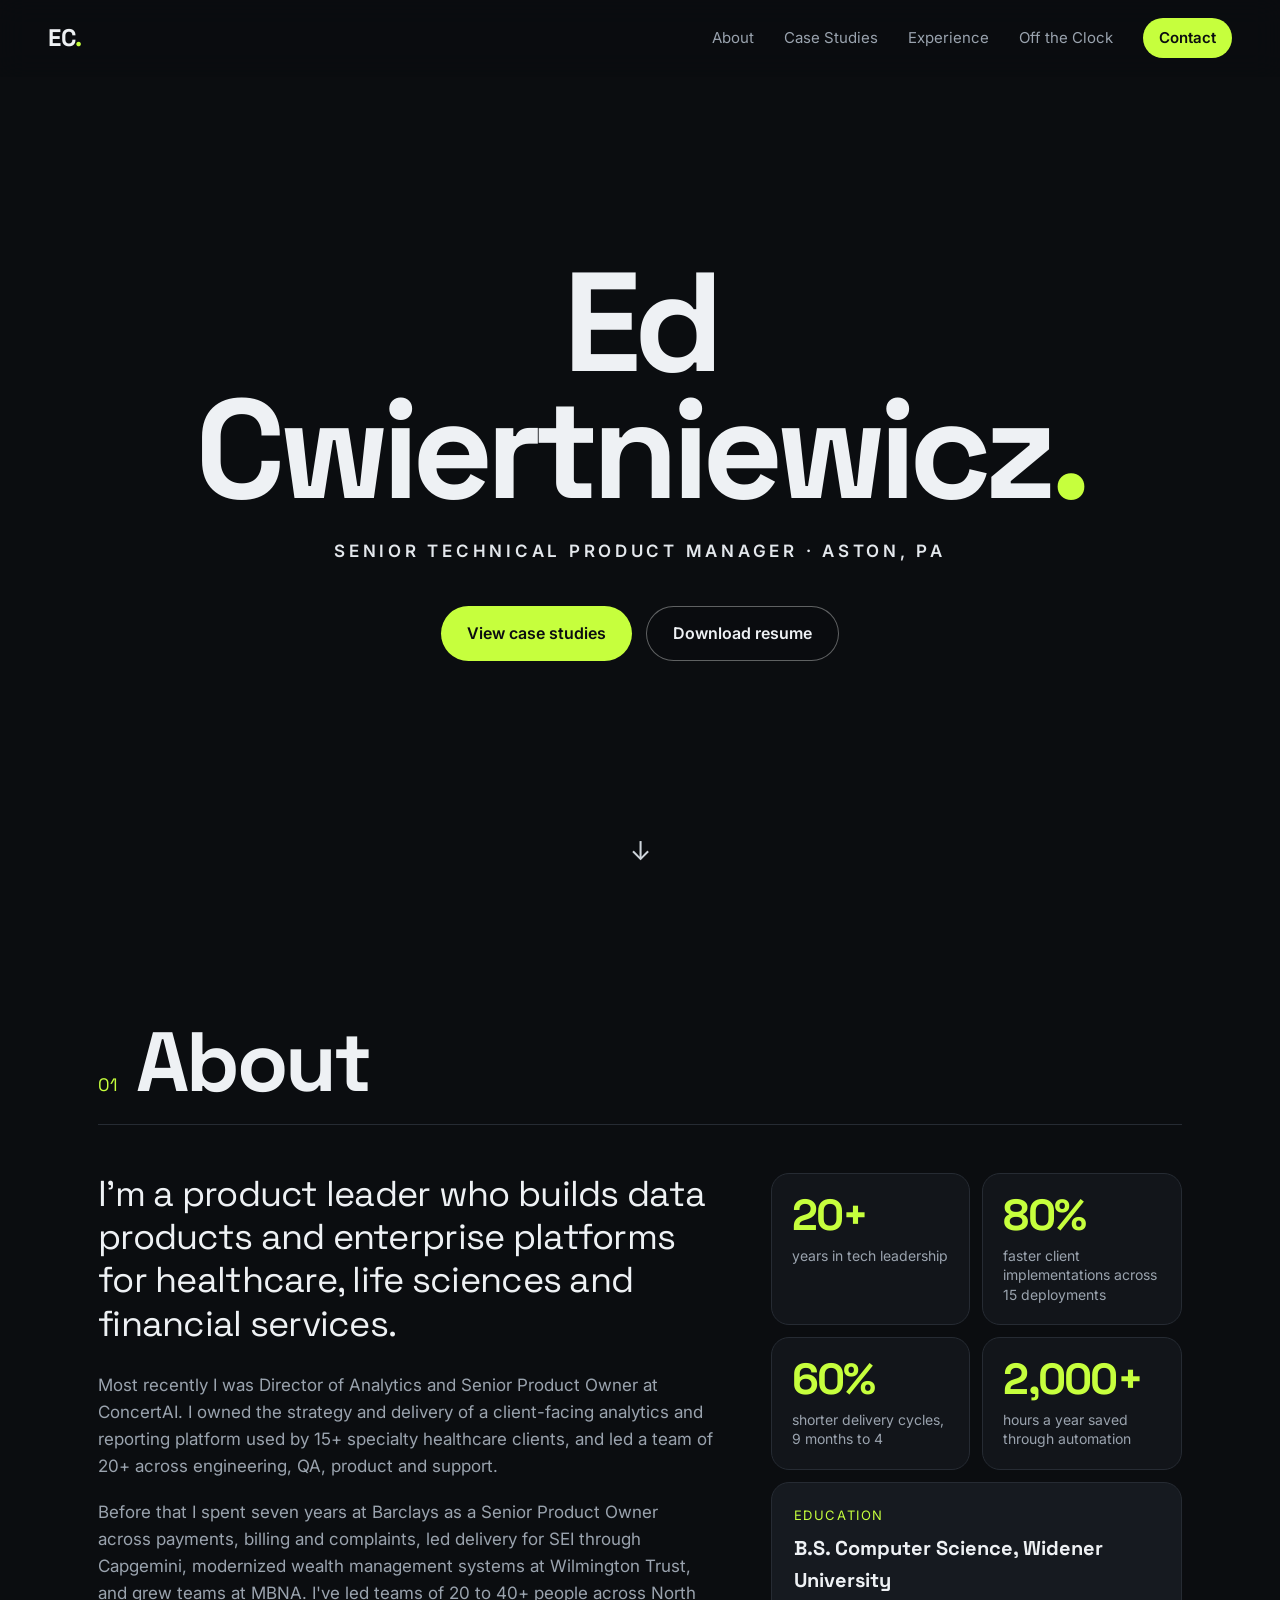
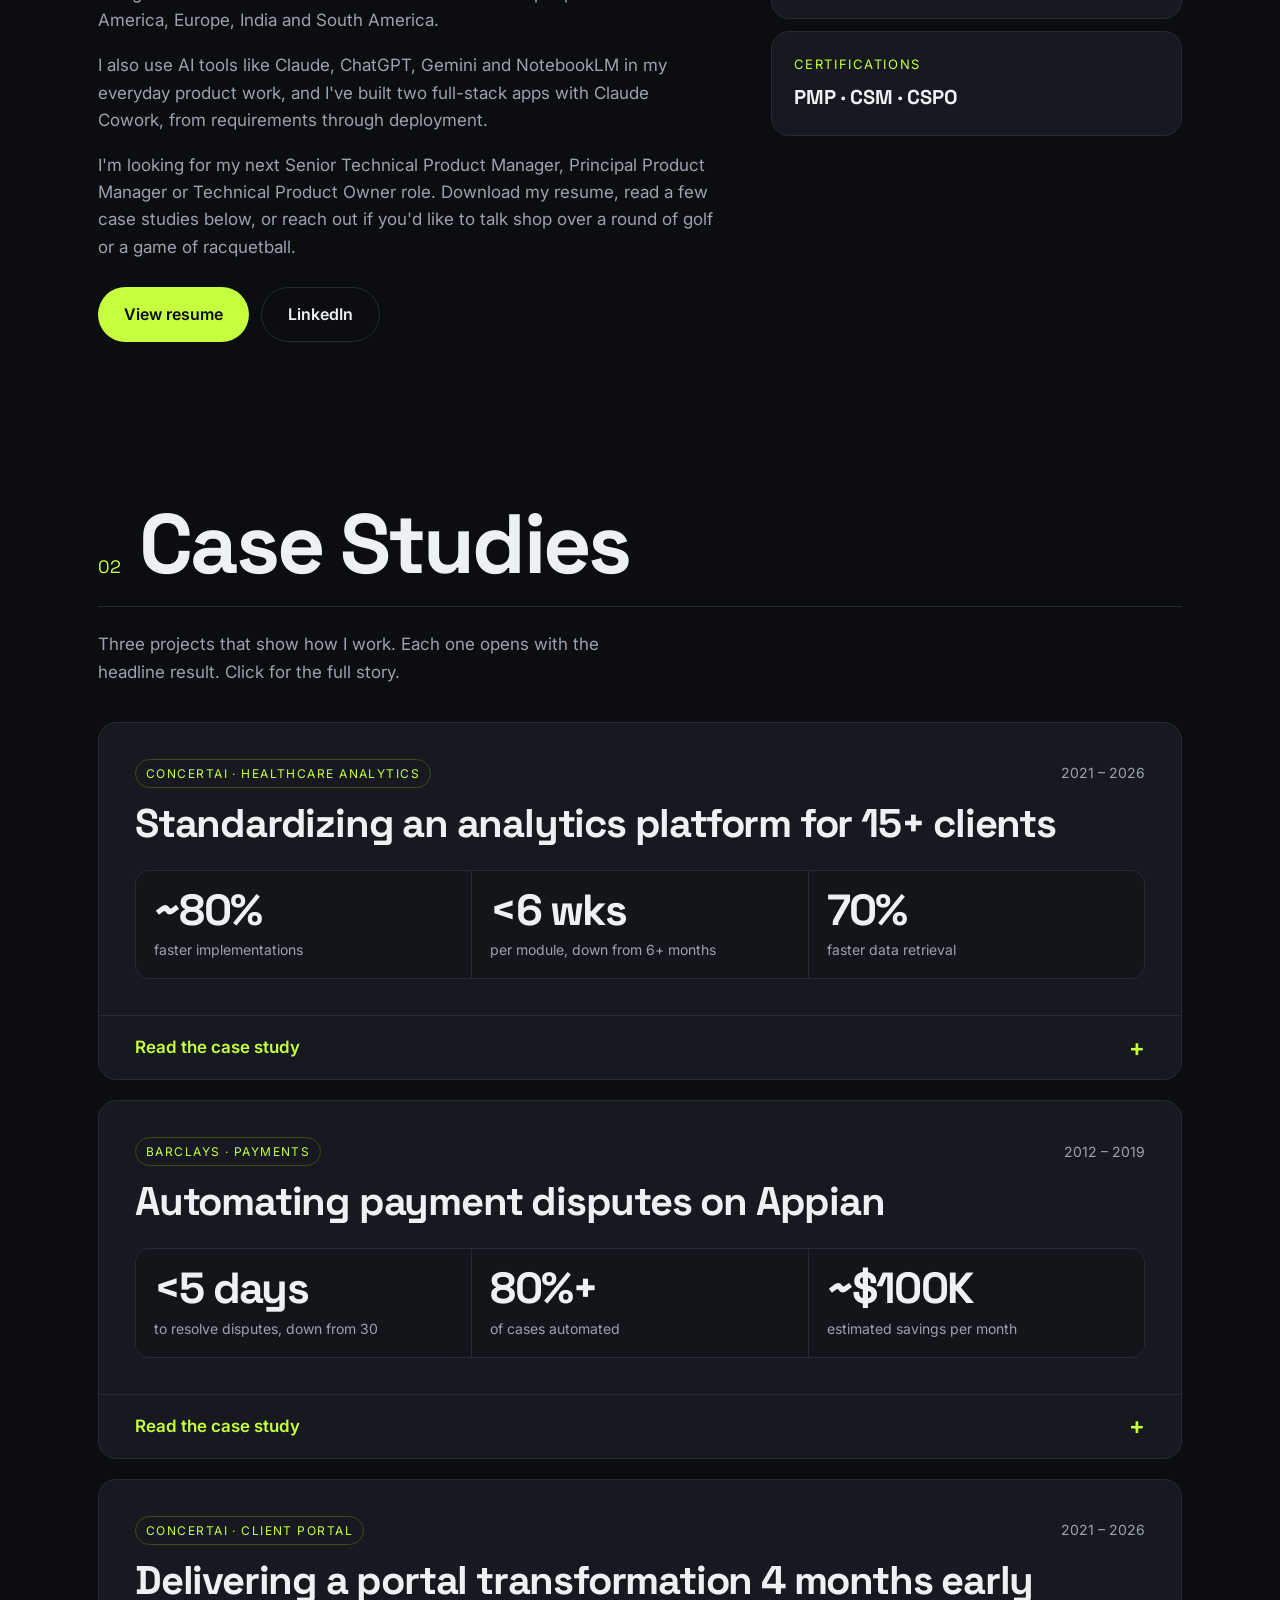
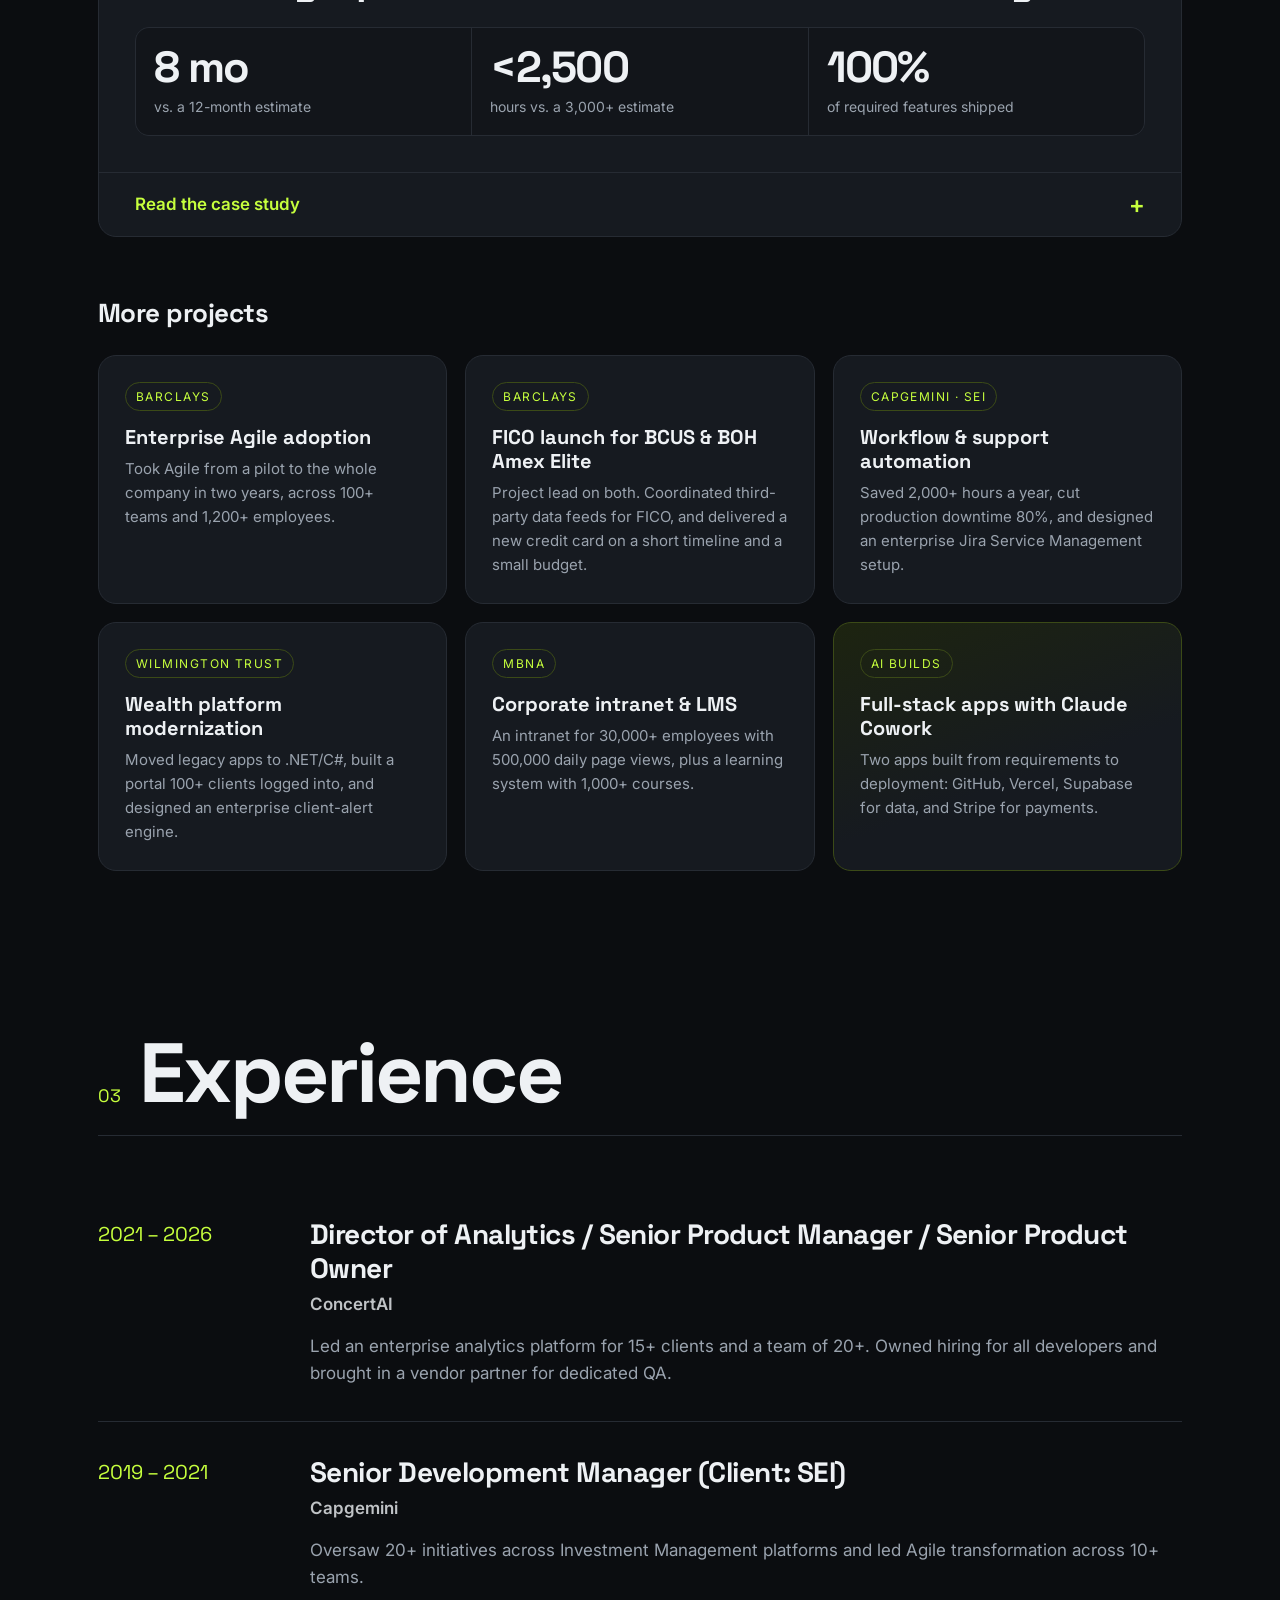
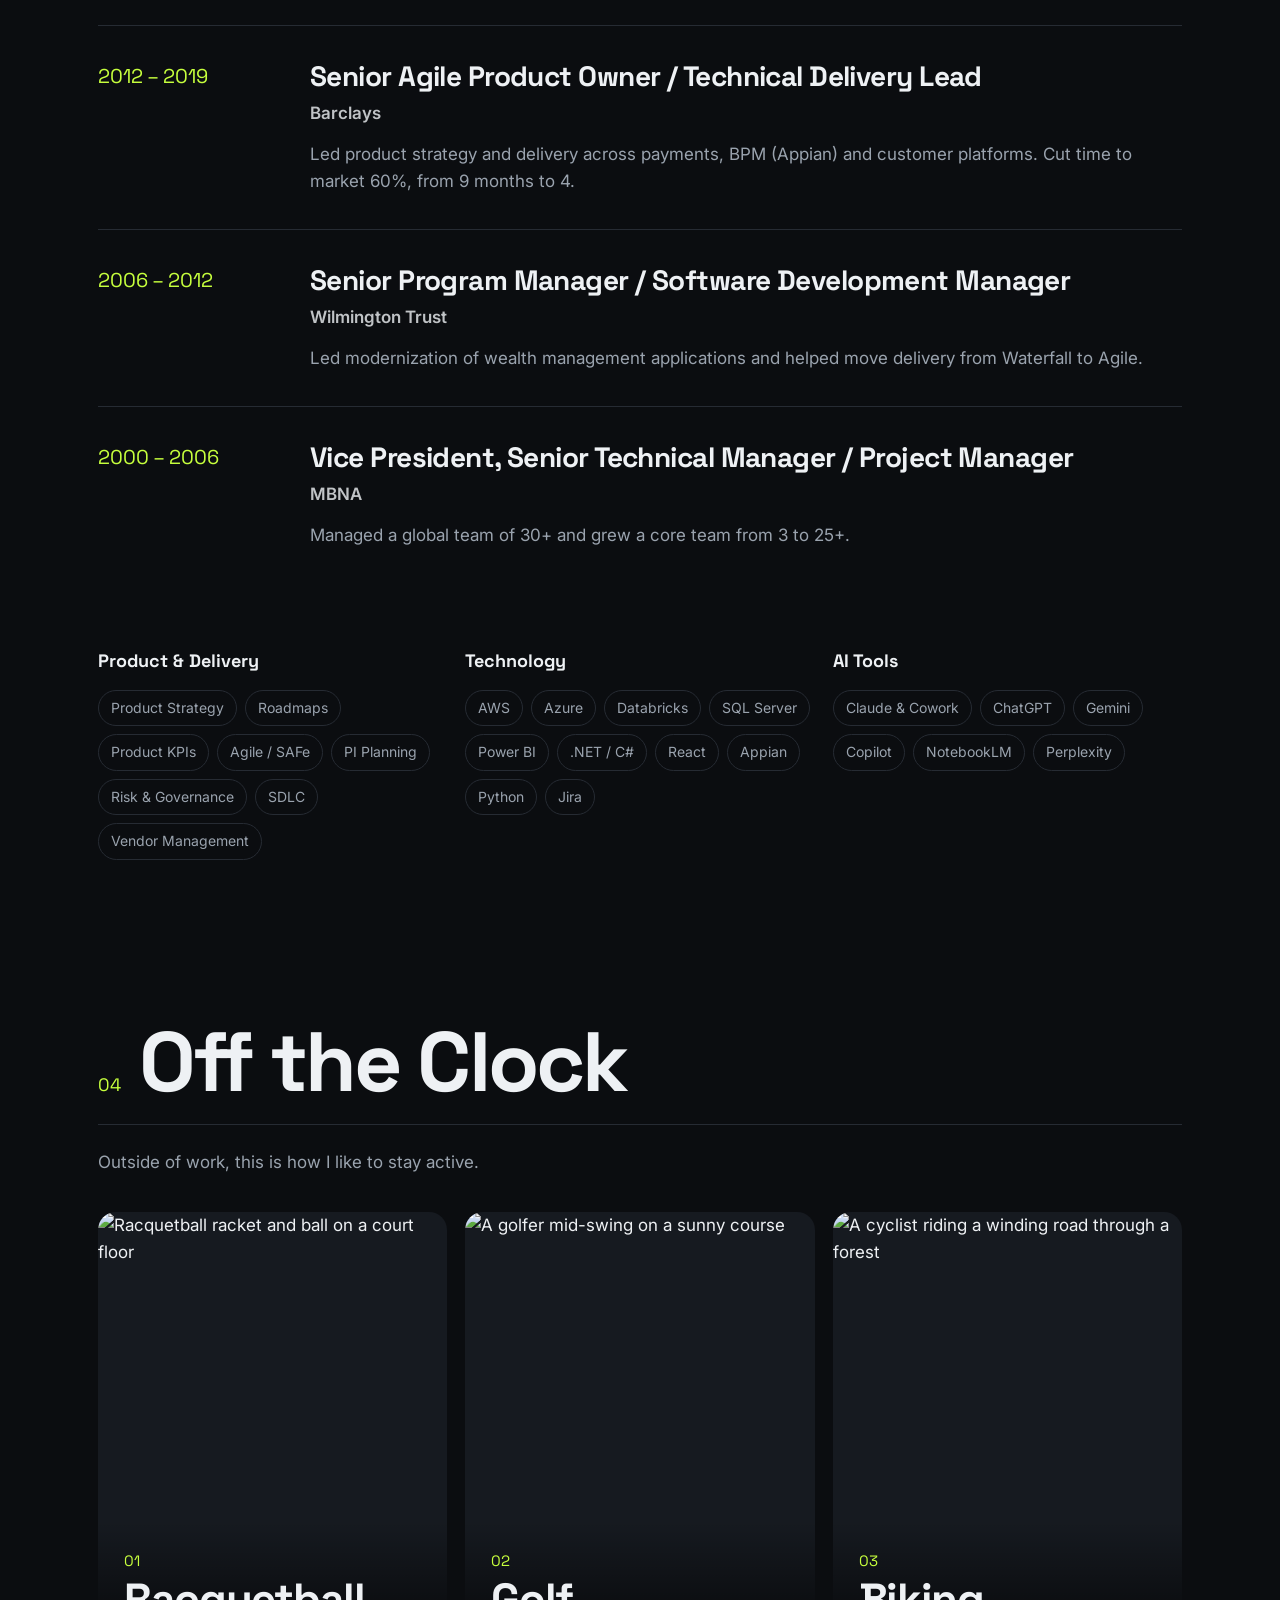
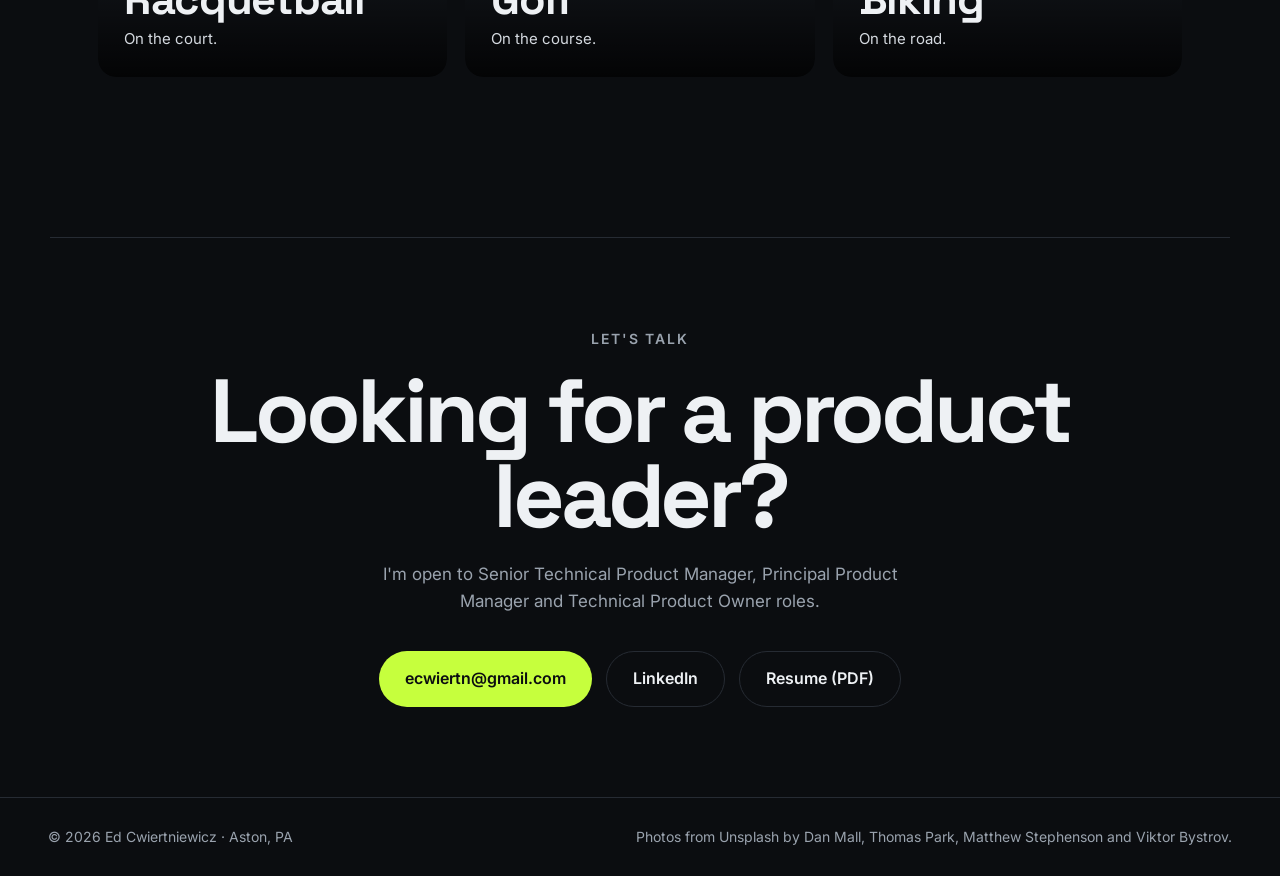
==== index.html @ 57542303 "Add files via upload" ====
<!doctype html>
<html lang="en">
<head>
  <meta charset="utf-8">
  <meta name="viewport" content="width=device-width, initial-scale=1">
  <title>Ed Cwiertniewicz | Senior Technical Product Manager</title>
  <meta name="description" content="Ed Cwiertniewicz: Senior Technical Product Manager and Product Owner with 20+ years in healthcare, life sciences and financial services.">
  <meta property="og:title" content="Ed Cwiertniewicz | Senior Technical Product Manager">
  <meta property="og:description" content="20+ years building data products and enterprise platforms in healthcare, life sciences and financial services.">
  <link rel="preconnect" href="https://fonts.googleapis.com">
  <link rel="preconnect" href="https://fonts.gstatic.com" crossorigin>
  <link href="https://fonts.googleapis.com/css2?family=Space+Grotesk:wght@500;700&family=Inter:wght@400;500;600&display=swap" rel="stylesheet">
  <link rel="stylesheet" href="styles.css">
  <link rel="icon" href="data:image/svg+xml,%3Csvg xmlns='http://www.w3.org/2000/svg' viewBox='0 0 64 64'%3E%3Crect width='64' height='64' rx='14' fill='%230b0d10'/%3E%3Ctext x='50%25' y='56%25' text-anchor='middle' dominant-baseline='middle' font-family='Arial' font-weight='700' font-size='30' fill='%23c6ff3d'%3EEC%3C/text%3E%3C/svg%3E">
</head>
<body>

<header class="nav" id="top">
  <a class="logo" href="#top">EC<span>.</span></a>
  <button class="menu-btn" aria-label="Open menu" aria-expanded="false">
    <span></span><span></span>
  </button>
  <nav class="links">
    <a href="#about">About</a>
    <a href="#case-studies">Case Studies</a>
    <a href="#experience">Experience</a>
    <a href="#off-the-clock">Off the Clock</a>
    <a href="#contact" class="nav-cta">Contact</a>
  </nav>
</header>

<main>

  <!-- HERO: full-bleed image, big name, one-line title -->
  <section class="hero">
    <div class="hero-bg" aria-hidden="true"></div>
    <div class="hero-inner">
      <h1>Ed<br>Cwiertniewicz<span class="dot">.</span></h1>
      <p class="hero-role">Senior Technical Product Manager · Aston, PA</p>
      <div class="hero-actions">
        <a class="btn primary" href="#case-studies">View case studies</a>
        <a class="btn ghost" href="Ed-Cwiertniewicz-Resume.pdf" download>Download resume</a>
      </div>
    </div>
    <a class="scroll-cue" href="#about" aria-label="Scroll to About">↓</a>
  </section>

  <!-- ABOUT: first-person, short, resume button, personal close -->
  <section class="section about" id="about">
    <div class="section-head">
      <span class="num">01</span>
      <h2>About</h2>
    </div>
    <div class="about-grid">
      <div class="about-text">
        <p class="lead">I'm a product leader who builds data products and enterprise platforms for healthcare, life sciences and financial services.</p>
        <p>Most recently I was Director of Analytics and Senior Product Owner at ConcertAI. I owned the strategy and delivery of a client-facing analytics and reporting platform used by 15+ specialty healthcare clients, and led a team of 20+ across engineering, QA, product and support.</p>
        <p>Before that I spent seven years at Barclays as a Senior Product Owner across payments, billing and complaints, led delivery for SEI through Capgemini, modernized wealth management systems at Wilmington Trust, and grew teams at MBNA. I've led teams of 20 to 40+ people across North America, Europe, India and South America.</p>
        <p>I also use AI tools like Claude, ChatGPT, Gemini and NotebookLM in my everyday product work, and I've built two full-stack apps with Claude Cowork, from requirements through deployment.</p>
        <p>I'm looking for my next Senior Technical Product Manager, Principal Product Manager or Technical Product Owner role. Download my resume, read a few case studies below, or reach out if you'd like to talk shop over a round of golf or a game of racquetball.</p>
        <div class="about-actions">
          <a class="btn primary" href="Ed-Cwiertniewicz-Resume.pdf" download>View resume</a>
          <a class="btn ghost" href="https://www.linkedin.com/in/ed-cwiertniewicz-21b5a24/" target="_blank" rel="noopener">LinkedIn</a>
        </div>
      </div>
      <aside class="creds">
        <div class="stat-card"><strong>20+</strong><span>years in tech leadership</span></div>
        <div class="stat-card"><strong>80%</strong><span>faster client implementations across 15 deployments</span></div>
        <div class="stat-card"><strong>60%</strong><span>shorter delivery cycles, 9 months to 4</span></div>
        <div class="stat-card"><strong>2,000+</strong><span>hours a year saved through automation</span></div>
        <div class="cred"><span>Education</span><strong>B.S. Computer Science, Widener University</strong></div>
        <div class="cred"><span>Certifications</span><strong>PMP · CSM · CSPO</strong></div>
      </aside>
    </div>
  </section>

  <!-- CASE STUDIES: 3 deep dives, problem → role → approach → outcome -->
  <section class="section" id="case-studies">
    <div class="section-head">
      <span class="num">02</span>
      <h2>Case Studies</h2>
    </div>
    <p class="section-intro">Three projects that show how I work. Each one opens with the headline result. Click for the full story.</p>

    <article class="case">
      <div class="case-summary">
        <div class="case-meta"><span class="tag">ConcertAI · Healthcare analytics</span><span class="years">2021 – 2026</span></div>
        <h3>Standardizing an analytics platform for 15+ clients</h3>
        <div class="case-metrics">
          <div><strong>~80%</strong><span>faster implementations</span></div>
          <div><strong>&lt;6 wks</strong><span>per module, down from 6+ months</span></div>
          <div><strong>70%</strong><span>faster data retrieval</span></div>
        </div>
      </div>
      <details>
        <summary>Read the case study</summary>
        <div class="case-body">
          <div class="case-block">
            <h4>The problem</h4>
            <p>Client implementations were taking too long, which delayed the value clients were getting from the product. There were no standards for how a product went from idea to launch. The first portal I managed took a team of 10 more than 6 months, and it had only one module.</p>
          </div>
          <div class="case-block">
            <h4>My role</h4>
            <p>Director of Analytics and Senior Product Owner. I owned product planning, release execution and prioritization, and managed a cross-functional team of 20+ across engineering, QA, product and support.</p>
          </div>
          <div class="case-block">
            <h4>What I did</h4>
            <ul>
              <li>Looked at the whole implementation process instead of one team, and found bottlenecks across planning, development, QA, client acceptance and production support.</li>
              <li>Worked with clients to pin down the KPIs and features they had in common, so we could build one product that worked for all of them.</li>
              <li>Standardized the SDLC and release procedures, and built the full story lifecycle in Jira with data governance, including PII/PHI handling, in every epic.</li>
              <li>Kept refining the process after each implementation.</li>
            </ul>
          </div>
          <div class="case-block">
            <h4>The outcome</h4>
            <p>Over four years we completed 15 major implementations and cut implementation time by about 80%. Each new module went live in under 6 weeks with half the people, and clients could get new reporting features monthly instead of quarterly. Integrating advanced analytical models also cut data retrieval times by 70%.</p>
          </div>
          <div class="case-block lesson">
            <h4>What I learned</h4>
            <p>The problem wasn't a resource issue. It was a process and coordination issue.</p>
          </div>
        </div>
      </details>
    </article>

    <article class="case">
      <div class="case-summary">
        <div class="case-meta"><span class="tag">Barclays · Payments</span><span class="years">2012 – 2019</span></div>
        <h3>Automating payment disputes on Appian</h3>
        <div class="case-metrics">
          <div><strong>&lt;5 days</strong><span>to resolve disputes, down from 30</span></div>
          <div><strong>80%+</strong><span>of cases automated</span></div>
          <div><strong>~$100K</strong><span>estimated savings per month</span></div>
        </div>
      </div>
      <details>
        <summary>Read the case study</summary>
        <div class="case-body">
          <div class="case-block">
            <h4>The problem</h4>
            <p>Payment disputes took 30 days to resolve. The goal was to get that under 10 days with fewer resources. The older technology was only part of it. The bigger issue was that it created inefficiencies in the business process itself.</p>
          </div>
          <div class="case-block">
            <h4>My role</h4>
            <p>Senior Agile Product Owner for the Payments, Billing and Complaints teams, working with the BPM (Appian) team to design and build new business processes.</p>
          </div>
          <div class="case-block">
            <h4>What I did</h4>
            <ul>
              <li>Worked with the teams to map the end-to-end workflow and find the manual steps we could remove.</li>
              <li>Built out the web services that hadn't been consolidated under one group.</li>
              <li>Moved the Payments and Complaints platforms to Appian with automated workflows.</li>
            </ul>
          </div>
          <div class="case-block">
            <h4>The outcome</h4>
            <p>Disputes dropped to under 5 days, beating the 10-day goal. More than 80% of cases were automated and human handling fell by 90%. Payment processing time was cut by about 50%. The company saved an estimated $100K+ a month, and client satisfaction went up.</p>
          </div>
        </div>
      </details>
    </article>

    <article class="case">
      <div class="case-summary">
        <div class="case-meta"><span class="tag">ConcertAI · Client portal</span><span class="years">2021 – 2026</span></div>
        <h3>Delivering a portal transformation 4 months early</h3>
        <div class="case-metrics">
          <div><strong>8 mo</strong><span>vs. a 12-month estimate</span></div>
          <div><strong>&lt;2,500</strong><span>hours vs. a 3,000+ estimate</span></div>
          <div><strong>100%</strong><span>of required features shipped</span></div>
        </div>
      </div>
      <details>
        <summary>Read the case study</summary>
        <div class="case-body">
          <div class="case-block">
            <h4>The problem</h4>
            <p>A major client portal transformation was first estimated at more than 3,000 hours and about 12 months.</p>
          </div>
          <div class="case-block">
            <h4>What I did</h4>
            <ul>
              <li>Instead of accepting the estimate, I worked with the clients and users to sort out which capabilities were truly critical.</li>
              <li>Built a feature map, prioritized the backlog, and broke the work into iterative releases.</li>
              <li>Worked closely with the delivery teams to identify dependencies and manage resources.</li>
            </ul>
          </div>
          <div class="case-block">
            <h4>The outcome</h4>
            <p>We delivered the transformation in eight months using fewer than 2,500 hours, with all required features ahead of schedule.</p>
          </div>
        </div>
      </details>
    </article>

    <!-- More projects, compact -->
    <h3 class="sub-head">More projects</h3>
    <div class="projects">
      <article class="project">
        <span class="tag">Barclays</span>
        <h4>Enterprise Agile adoption</h4>
        <p>Took Agile from a pilot to the whole company in two years, across 100+ teams and 1,200+ employees.</p>
      </article>
      <article class="project">
        <span class="tag">Barclays</span>
        <h4>FICO launch for BCUS &amp; BOH Amex Elite</h4>
        <p>Project lead on both. Coordinated third-party data feeds for FICO, and delivered a new credit card on a short timeline and a small budget.</p>
      </article>
      <article class="project">
        <span class="tag">Capgemini · SEI</span>
        <h4>Workflow &amp; support automation</h4>
        <p>Saved 2,000+ hours a year, cut production downtime 80%, and designed an enterprise Jira Service Management setup.</p>
      </article>
      <article class="project">
        <span class="tag">Wilmington Trust</span>
        <h4>Wealth platform modernization</h4>
        <p>Moved legacy apps to .NET/C#, built a portal 100+ clients logged into, and designed an enterprise client-alert engine.</p>
      </article>
      <article class="project">
        <span class="tag">MBNA</span>
        <h4>Corporate intranet &amp; LMS</h4>
        <p>An intranet for 30,000+ employees with 500,000 daily page views, plus a learning system with 1,000+ courses.</p>
      </article>
      <article class="project featured">
        <span class="tag">AI builds</span>
        <h4>Full-stack apps with Claude Cowork</h4>
        <p>Two apps built from requirements to deployment: GitHub, Vercel, Supabase for data, and Stripe for payments.</p>
      </article>
    </div>
  </section>

  <!-- EXPERIENCE: compact -->
  <section class="section" id="experience">
    <div class="section-head">
      <span class="num">03</span>
      <h2>Experience</h2>
    </div>

    <ol class="timeline">
      <li class="job">
        <div class="job-when">2021 – 2026</div>
        <div class="job-body">
          <h3>Director of Analytics / Senior Product Manager / Senior Product Owner</h3>
          <p class="company">ConcertAI</p>
          <p>Led an enterprise analytics platform for 15+ clients and a team of 20+. Owned hiring for all developers and brought in a vendor partner for dedicated QA.</p>
        </div>
      </li>
      <li class="job">
        <div class="job-when">2019 – 2021</div>
        <div class="job-body">
          <h3>Senior Development Manager (Client: SEI)</h3>
          <p class="company">Capgemini</p>
          <p>Oversaw 20+ initiatives across Investment Management platforms and led Agile transformation across 10+ teams.</p>
        </div>
      </li>
      <li class="job">
        <div class="job-when">2012 – 2019</div>
        <div class="job-body">
          <h3>Senior Agile Product Owner / Technical Delivery Lead</h3>
          <p class="company">Barclays</p>
          <p>Led product strategy and delivery across payments, BPM (Appian) and customer platforms. Cut time to market 60%, from 9 months to 4.</p>
        </div>
      </li>
      <li class="job">
        <div class="job-when">2006 – 2012</div>
        <div class="job-body">
          <h3>Senior Program Manager / Software Development Manager</h3>
          <p class="company">Wilmington Trust</p>
          <p>Led modernization of wealth management applications and helped move delivery from Waterfall to Agile.</p>
        </div>
      </li>
      <li class="job">
        <div class="job-when">2000 – 2006</div>
        <div class="job-body">
          <h3>Vice President, Senior Technical Manager / Project Manager</h3>
          <p class="company">MBNA</p>
          <p>Managed a global team of 30+ and grew a core team from 3 to 25+.</p>
        </div>
      </li>
    </ol>

    <div class="skills">
      <div class="skill-group">
        <h3>Product &amp; Delivery</h3>
        <ul><li>Product Strategy</li><li>Roadmaps</li><li>Product KPIs</li><li>Agile / SAFe</li><li>PI Planning</li><li>Risk &amp; Governance</li><li>SDLC</li><li>Vendor Management</li></ul>
      </div>
      <div class="skill-group">
        <h3>Technology</h3>
        <ul><li>AWS</li><li>Azure</li><li>Databricks</li><li>SQL Server</li><li>Power BI</li><li>.NET / C#</li><li>React</li><li>Appian</li><li>Python</li><li>Jira</li></ul>
      </div>
      <div class="skill-group">
        <h3>AI Tools</h3>
        <ul><li>Claude &amp; Cowork</li><li>ChatGPT</li><li>Gemini</li><li>Copilot</li><li>NotebookLM</li><li>Perplexity</li></ul>
      </div>
    </div>
  </section>

  <!-- OFF THE CLOCK -->
  <section class="section" id="off-the-clock">
    <div class="section-head">
      <span class="num">04</span>
      <h2>Off the Clock</h2>
    </div>
    <p class="section-intro">Outside of work, this is how I like to stay active.</p>

    <div class="activities">
      <figure class="activity">
        <img src="https://images.unsplash.com/photo-1562589132-e0a4d095b15c?auto=format&fit=crop&w=1000&q=75" alt="Racquetball racket and ball on a court floor" loading="lazy">
        <figcaption><span class="act-num">01</span><h3>Racquetball</h3><p>On the court.</p></figcaption>
      </figure>
      <figure class="activity">
        <img src="https://images.unsplash.com/photo-1752079310397-3ada4cad3082?auto=format&fit=crop&w=1000&q=75" alt="A golfer mid-swing on a sunny course" loading="lazy">
        <figcaption><span class="act-num">02</span><h3>Golf</h3><p>On the course.</p></figcaption>
      </figure>
      <figure class="activity">
        <img src="https://images.unsplash.com/photo-1534787238916-9ba6764efd4f?auto=format&fit=crop&w=1000&q=75" alt="A cyclist riding a winding road through a forest" loading="lazy">
        <figcaption><span class="act-num">03</span><h3>Biking</h3><p>On the road.</p></figcaption>
      </figure>
    </div>
  </section>

  <!-- CONTACT -->
  <section class="contact" id="contact">
    <p class="eyebrow">Let's talk</p>
    <h2>Looking for a product leader?</h2>
    <p>I'm open to Senior Technical Product Manager, Principal Product Manager and Technical Product Owner roles.</p>
    <div class="contact-links">
      <a class="btn primary" href="mailto:ecwiertn@gmail.com">ecwiertn@gmail.com</a>
      <a class="btn ghost" href="https://www.linkedin.com/in/ed-cwiertniewicz-21b5a24/" target="_blank" rel="noopener">LinkedIn</a>
      <a class="btn ghost" href="Ed-Cwiertniewicz-Resume.pdf" download>Resume (PDF)</a>
    </div>
  </section>

</main>

<footer class="footer">
  <p>© <span id="year"></span> Ed Cwiertniewicz · Aston, PA</p>
  <p class="credits">Photos from Unsplash by Dan Mall, Thomas Park, Matthew Stephenson and Viktor Bystrov.</p>
</footer>

<script src="script.js"></script>
</body>
</html>
---- styles.css ----
:root {
  --bg: #0b0d10;
  --bg-2: #12151a;
  --card: #161a20;
  --line: #262b33;
  --text: #eef1f4;
  --muted: #9aa3ae;
  --accent: #c6ff3d;
  --accent-ink: #0b0d10;
  --radius: 18px;
  --max: 1180px;
  --display: "Space Grotesk", system-ui, sans-serif;
  --body: "Inter", system-ui, sans-serif;
}

* { box-sizing: border-box; margin: 0; padding: 0; }
html { scroll-behavior: smooth; }
body {
  background: var(--bg);
  color: var(--text);
  font-family: var(--body);
  font-size: 17px;
  line-height: 1.6;
  -webkit-font-smoothing: antialiased;
  overflow-x: clip;
}
img { max-width: 100%; display: block; }
a { color: inherit; text-decoration: none; }
ul { list-style: none; }
::selection { background: var(--accent); color: var(--accent-ink); }

/* NAV */
.nav {
  position: fixed; inset: 0 0 auto 0; z-index: 50;
  display: flex; align-items: center; justify-content: space-between;
  padding: 18px clamp(16px, 4vw, 48px);
  background: rgba(11, 13, 16, .72);
  backdrop-filter: blur(14px);
  border-bottom: 1px solid transparent;
  transition: border-color .3s;
}
.nav.scrolled { border-color: var(--line); }
.logo { font-family: var(--display); font-weight: 700; font-size: 24px; letter-spacing: -.02em; }
.logo span { color: var(--accent); }
.links { display: flex; gap: 30px; align-items: center; font-size: 15px; }
.links a { color: var(--muted); transition: color .2s; }
.links a:hover { color: var(--text); }
.links .nav-cta { color: var(--accent-ink); background: var(--accent); padding: 8px 16px; border-radius: 999px; font-weight: 600; }
.links .nav-cta:hover { color: var(--accent-ink); }
.menu-btn { display: none; background: none; border: 0; width: 36px; height: 36px; cursor: pointer; position: relative; }
.menu-btn span { position: absolute; left: 6px; right: 6px; height: 2px; background: var(--text); transition: transform .3s, top .3s; }
.menu-btn span:first-child { top: 13px; }
.menu-btn span:last-child { top: 21px; }
.menu-btn[aria-expanded="true"] span:first-child { top: 17px; transform: rotate(45deg); }
.menu-btn[aria-expanded="true"] span:last-child { top: 17px; transform: rotate(-45deg); }

/* SHARED */
main > section { padding-left: clamp(16px, 4vw, 48px); padding-right: clamp(16px, 4vw, 48px); }
.section { max-width: var(--max); margin: 0 auto; padding-top: 120px; padding-bottom: 40px; }
.section-head { display: flex; align-items: baseline; gap: 18px; margin-bottom: 48px; border-bottom: 1px solid var(--line); padding-bottom: 20px; }
.section-head .num { font-family: var(--display); color: var(--accent); font-size: 18px; }
.section-head h2 { font-family: var(--display); font-size: clamp(40px, 7vw, 84px); line-height: 1; letter-spacing: -.035em; }
.section-intro { color: var(--muted); max-width: 560px; margin: -24px 0 36px; }
.eyebrow { font-size: 14px; text-transform: uppercase; letter-spacing: .14em; color: var(--accent); font-weight: 600; }

.btn { display: inline-flex; align-items: center; justify-content: center; padding: 14px 26px; border-radius: 999px; font-weight: 600; font-size: 16px; transition: transform .2s, background .2s, color .2s; }
.btn:hover { transform: translateY(-2px); }
.btn.primary { background: var(--accent); color: var(--accent-ink); }
.btn.ghost { border: 1px solid var(--line); color: var(--text); }
.btn.ghost:hover { border-color: var(--text); }

/* HERO: full-bleed image, big centered name */
.hero {
  min-height: 100vh; min-height: 100svh;
  position: relative; display: flex; align-items: center; justify-content: center;
  text-align: center; overflow: hidden;
  padding-top: 100px; padding-bottom: 80px;
}
.hero-bg {
  position: absolute; inset: 0; z-index: -2;
  background: url("https://images.unsplash.com/photo-1619951007086-ab6ef9affbf1?auto=format&fit=crop&w=2000&q=70") center / cover no-repeat;
  filter: grayscale(1) contrast(1.05) brightness(.55);
  transform: scale(1.04);
}
.hero::after {
  content: ""; position: absolute; inset: 0; z-index: -1;
  background: linear-gradient(180deg, rgba(11,13,16,.35) 0%, rgba(11,13,16,.55) 60%, var(--bg) 100%);
}
.hero-inner { max-width: var(--max); width: 100%; }
.hero h1 {
  font-family: var(--display);
  font-size: clamp(40px, 11vw, 150px);
  line-height: .9; letter-spacing: -.05em; margin: 0 0 26px;
}
.hero h1 .dot { color: var(--accent); }
.hero-role { font-size: clamp(13px, 1.6vw, 17px); text-transform: uppercase; letter-spacing: .22em; font-weight: 600; color: #e3e7ec; }
.hero-actions { display: flex; flex-wrap: wrap; gap: 14px; margin-top: 40px; justify-content: center; }
.hero .btn.ghost { border-color: rgba(255,255,255,.35); background: rgba(11,13,16,.35); }
.scroll-cue { position: absolute; bottom: 28px; left: 50%; transform: translateX(-50%); font-size: 26px; color: #cfd5dc; animation: bob 2s ease-in-out infinite; }
@keyframes bob { 50% { transform: translate(-50%, 8px); } }

/* ABOUT */
.about-grid { display: grid; grid-template-columns: 1.5fr 1fr; gap: 56px; }
.about-text p { color: var(--muted); margin-bottom: 18px; }
.about-text .lead { font-family: var(--display); font-size: clamp(26px, 3vw, 36px); line-height: 1.2; color: var(--text); letter-spacing: -.02em; margin-bottom: 26px; }
.creds { display: grid; grid-template-columns: 1fr 1fr; gap: 12px; align-content: start; }
.creds .cred { grid-column: 1 / -1; }
.stat-card { background: var(--bg-2); border: 1px solid var(--line); border-radius: var(--radius); padding: 20px; }
.stat-card strong { display: block; font-family: var(--display); font-size: clamp(32px, 3.4vw, 44px); line-height: 1; letter-spacing: -.04em; color: var(--accent); }
.stat-card span { display: block; color: var(--muted); font-size: 14px; margin-top: 8px; line-height: 1.4; }
.about-actions { display: flex; flex-wrap: wrap; gap: 12px; margin-top: 26px; }
.cred { background: var(--card); border: 1px solid var(--line); border-radius: var(--radius); padding: 22px; }
.cred span { display: block; font-size: 13px; text-transform: uppercase; letter-spacing: .12em; color: var(--accent); margin-bottom: 6px; }
.cred strong { font-family: var(--display); font-size: 20px; display: block; }
.cred small { color: var(--muted); font-size: 14px; }

.skills { display: grid; grid-template-columns: repeat(3, 1fr); gap: 18px; margin-top: 64px; }
.skill-group h3 { font-family: var(--display); font-size: 18px; margin-bottom: 14px; }
.skill-group ul { display: flex; flex-wrap: wrap; gap: 8px; }
.skill-group li { font-size: 14px; padding: 6px 12px; border: 1px solid var(--line); border-radius: 999px; color: var(--muted); }

/* TIMELINE */
.timeline { list-style: none; }
.job { display: grid; grid-template-columns: 180px 1fr; gap: 32px; padding: 34px 0; border-bottom: 1px solid var(--line); }
.job:last-child { border-bottom: 0; }
.job-when { font-family: var(--display); font-size: 20px; color: var(--accent); }
.job h3 { font-family: var(--display); font-size: clamp(22px, 2.4vw, 28px); line-height: 1.2; letter-spacing: -.02em; }
.company { color: var(--text); font-weight: 600; margin: 6px 0 14px; opacity: .8; }
.job-body > p:not(.company) { color: var(--muted); }
.job ul li { color: var(--muted); padding-left: 22px; position: relative; margin-bottom: 8px; }
.job ul li::before { content: ""; position: absolute; left: 0; top: .72em; width: 10px; height: 2px; background: var(--accent); }

/* CASE STUDIES */
.case { background: var(--card); border: 1px solid var(--line); border-radius: var(--radius); margin-bottom: 20px; overflow: hidden; }
.case-summary { padding: clamp(22px, 3vw, 36px); }
.case-meta { display: flex; justify-content: space-between; align-items: center; gap: 12px; flex-wrap: wrap; margin-bottom: 14px; }
.years { color: var(--muted); font-size: 14px; }
.case h3 { font-family: var(--display); font-size: clamp(26px, 3.2vw, 40px); line-height: 1.1; letter-spacing: -.03em; margin-bottom: 24px; }
.case-metrics { display: grid; grid-template-columns: repeat(3, 1fr); gap: 1px; background: var(--line); border: 1px solid var(--line); border-radius: 14px; overflow: hidden; }
.case-metrics div { background: var(--bg-2); padding: 18px; }
.case-metrics strong { display: block; font-family: var(--display); font-size: clamp(28px, 3.4vw, 44px); line-height: 1; letter-spacing: -.04em; }
.case-metrics span { display: block; color: var(--muted); font-size: 14px; margin-top: 8px; line-height: 1.4; }
.case details { border-top: 1px solid var(--line); }
.case summary { cursor: pointer; list-style: none; padding: 18px clamp(22px, 3vw, 36px); font-weight: 600; color: var(--accent); display: flex; justify-content: space-between; align-items: center; }
.case summary::-webkit-details-marker { display: none; }
.case summary::after { content: "+"; font-size: 24px; line-height: 1; transition: transform .25s; }
.case details[open] summary::after { transform: rotate(45deg); }
.case summary:hover { background: var(--bg-2); }
.case-body { padding: 4px clamp(22px, 3vw, 36px) 32px; display: grid; grid-template-columns: repeat(2, 1fr); gap: 26px 40px; }
.case-block h4 { font-size: 13px; text-transform: uppercase; letter-spacing: .14em; color: var(--accent); margin-bottom: 8px; }
.case-block p, .case-block li { color: var(--muted); font-size: 16px; }
.case-block ul li { padding-left: 20px; position: relative; margin-bottom: 8px; }
.case-block ul li::before { content: ""; position: absolute; left: 0; top: .72em; width: 10px; height: 2px; background: var(--accent); }
.case-block.lesson { grid-column: 1 / -1; border-left: 3px solid var(--accent); padding-left: 18px; }
.case-block.lesson p { color: var(--text); font-family: var(--display); font-size: 22px; line-height: 1.3; }
.sub-head { font-family: var(--display); font-size: 26px; margin: 56px 0 20px; letter-spacing: -.02em; }

/* PROJECTS */
.filters { display: flex; flex-wrap: wrap; gap: 10px; margin-bottom: 28px; }
.chip { font: inherit; font-size: 15px; background: transparent; color: var(--muted); border: 1px solid var(--line); padding: 9px 18px; border-radius: 999px; cursor: pointer; transition: all .2s; }
.chip:hover { color: var(--text); border-color: var(--text); }
.chip.active { background: var(--text); color: var(--bg); border-color: var(--text); }

.projects { display: grid; grid-template-columns: repeat(3, 1fr); gap: 18px; }
.project {
  background: var(--card); border: 1px solid var(--line); border-radius: var(--radius);
  padding: 26px; display: flex; flex-direction: column;
  transition: transform .25s, border-color .25s;
}
.project:hover { transform: translateY(-4px); border-color: #3a414c; }
.project.hide { display: none; }
.project.featured { background: linear-gradient(160deg, #1d2410, var(--card) 60%); border-color: #3b4a17; }
.p-top { display: flex; justify-content: space-between; align-items: flex-start; margin-bottom: 18px; gap: 12px; }
.tag { font-size: 12px; text-transform: uppercase; letter-spacing: .12em; color: var(--accent); border: 1px solid #3b4a17; padding: 4px 10px; border-radius: 999px; white-space: nowrap; }
.big { font-family: var(--display); font-size: 40px; line-height: 1; letter-spacing: -.04em; }
.project h4 { font-family: var(--display); font-size: 20px; line-height: 1.2; margin: 14px 0 8px; }
.project h3 { font-family: var(--display); font-size: 22px; line-height: 1.2; margin-bottom: 12px; letter-spacing: -.01em; }
.project p { color: var(--muted); font-size: 15px; }
.project .tag { align-self: flex-start; }
.p-facts { margin-top: auto; display: flex; flex-wrap: wrap; gap: 6px; }
.p-facts li { font-size: 13px; background: var(--bg-2); border: 1px solid var(--line); padding: 5px 10px; border-radius: 8px; }

/* ACTIVITIES */
.activities { display: grid; grid-template-columns: repeat(3, 1fr); gap: 18px; }
.activity { position: relative; border-radius: var(--radius); overflow: hidden; aspect-ratio: 3 / 4; background: var(--card); }
.activity img { width: 100%; height: 100%; object-fit: cover; transition: transform .6s ease; filter: saturate(.9); }
.activity:hover img { transform: scale(1.06); }
.activity figcaption {
  position: absolute; inset: auto 0 0 0; padding: 26px;
  background: linear-gradient(transparent, rgba(0,0,0,.85));
}
.act-num { font-family: var(--display); color: var(--accent); font-size: 15px; }
.activity h3 { font-family: var(--display); font-size: clamp(32px, 3.4vw, 44px); line-height: 1; letter-spacing: -.03em; margin: 4px 0 6px; }
.activity p { color: #d4d9df; font-size: 15px; }

/* CONTACT */
.contact { max-width: var(--max); margin: 120px auto 0; text-align: center; padding-top: 90px; padding-bottom: 90px; border-top: 1px solid var(--line); }
.contact h2 { font-family: var(--display); font-size: clamp(40px, 7vw, 96px); line-height: .95; letter-spacing: -.045em; margin: 18px auto 22px; max-width: 900px; }
.contact p { color: var(--muted); max-width: 560px; margin: 0 auto; }
.contact-links { display: flex; flex-wrap: wrap; justify-content: center; gap: 14px; margin-top: 36px; }

.footer { border-top: 1px solid var(--line); padding: 28px clamp(16px, 4vw, 48px); display: flex; justify-content: space-between; flex-wrap: wrap; gap: 10px; color: var(--muted); font-size: 14px; }

/* REVEAL */
.reveal { opacity: 0; transform: translateY(24px); transition: opacity .7s ease, transform .7s ease; }
.reveal.in { opacity: 1; transform: none; }

/* RESPONSIVE */
@media (max-width: 1000px) {
  .projects { grid-template-columns: repeat(2, 1fr); }
  .skills { grid-template-columns: repeat(2, 1fr); }
  .about-grid { grid-template-columns: 1fr; }
  .stats { grid-template-columns: repeat(2, 1fr); }
}
@media (max-width: 760px) {
  body { font-size: 16px; }
  .menu-btn { display: block; }
  .links {
    position: fixed; inset: 68px 0 auto 0; flex-direction: column; gap: 0;
    background: var(--bg); border-bottom: 1px solid var(--line);
    padding: 8px 16px 20px; transform: translateY(-120%); transition: transform .35s ease;
  }
  .links.open { transform: none; }
  .links a { padding: 14px 0; width: 100%; font-size: 18px; border-bottom: 1px solid var(--line); }
  .links .nav-cta { margin-top: 16px; text-align: center; border: 0; }
  .about-grid { grid-template-columns: 1fr; gap: 32px; }
  .case-body { grid-template-columns: 1fr; }
  .case-metrics { grid-template-columns: 1fr; }
  .skills { grid-template-columns: 1fr; gap: 28px; }
  .job { grid-template-columns: 1fr; gap: 8px; }
  .projects { grid-template-columns: 1fr; }
  .activities { grid-template-columns: 1fr; }
  .activity { aspect-ratio: 4 / 3; }
  .section { padding-top: 90px; }
  .stat { padding: 24px 18px; }
}
@media (prefers-reduced-motion: reduce) {
  * { animation: none !important; transition: none !important; }
  .reveal { opacity: 1; transform: none; }
}
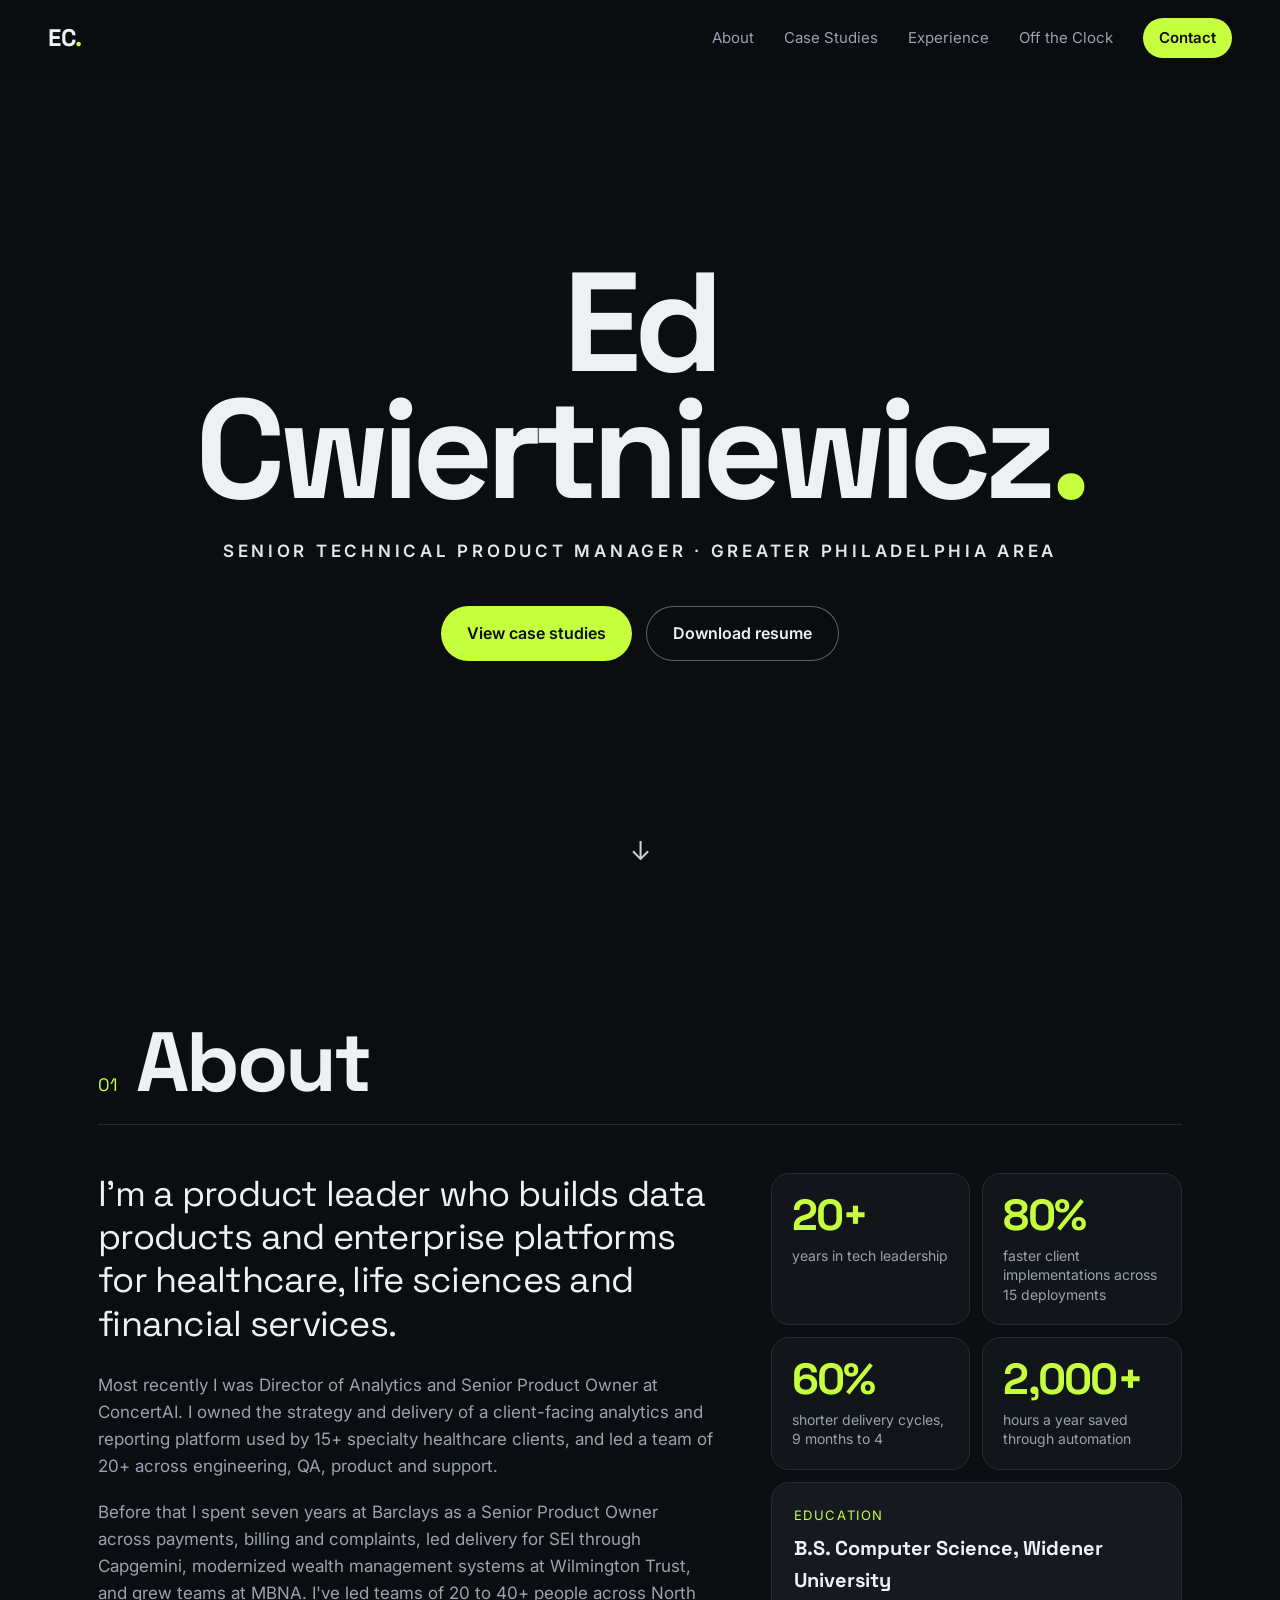
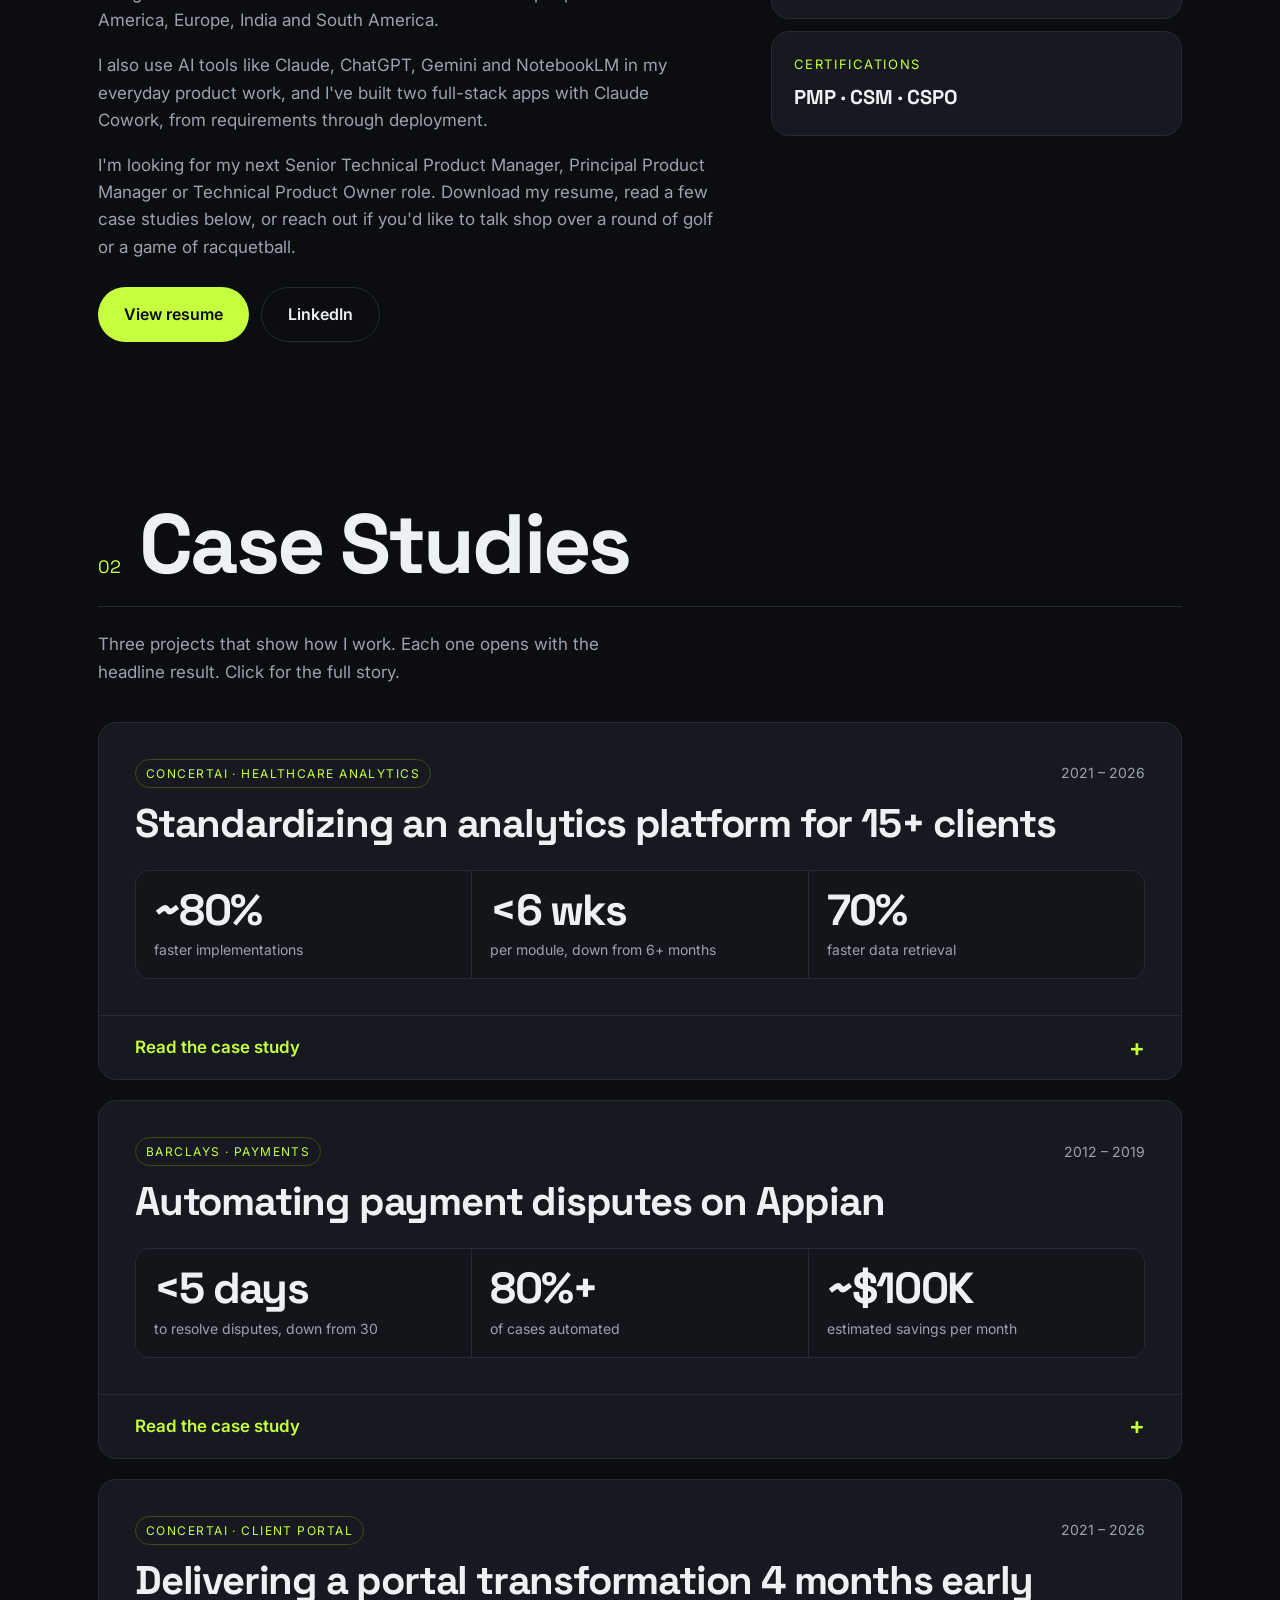
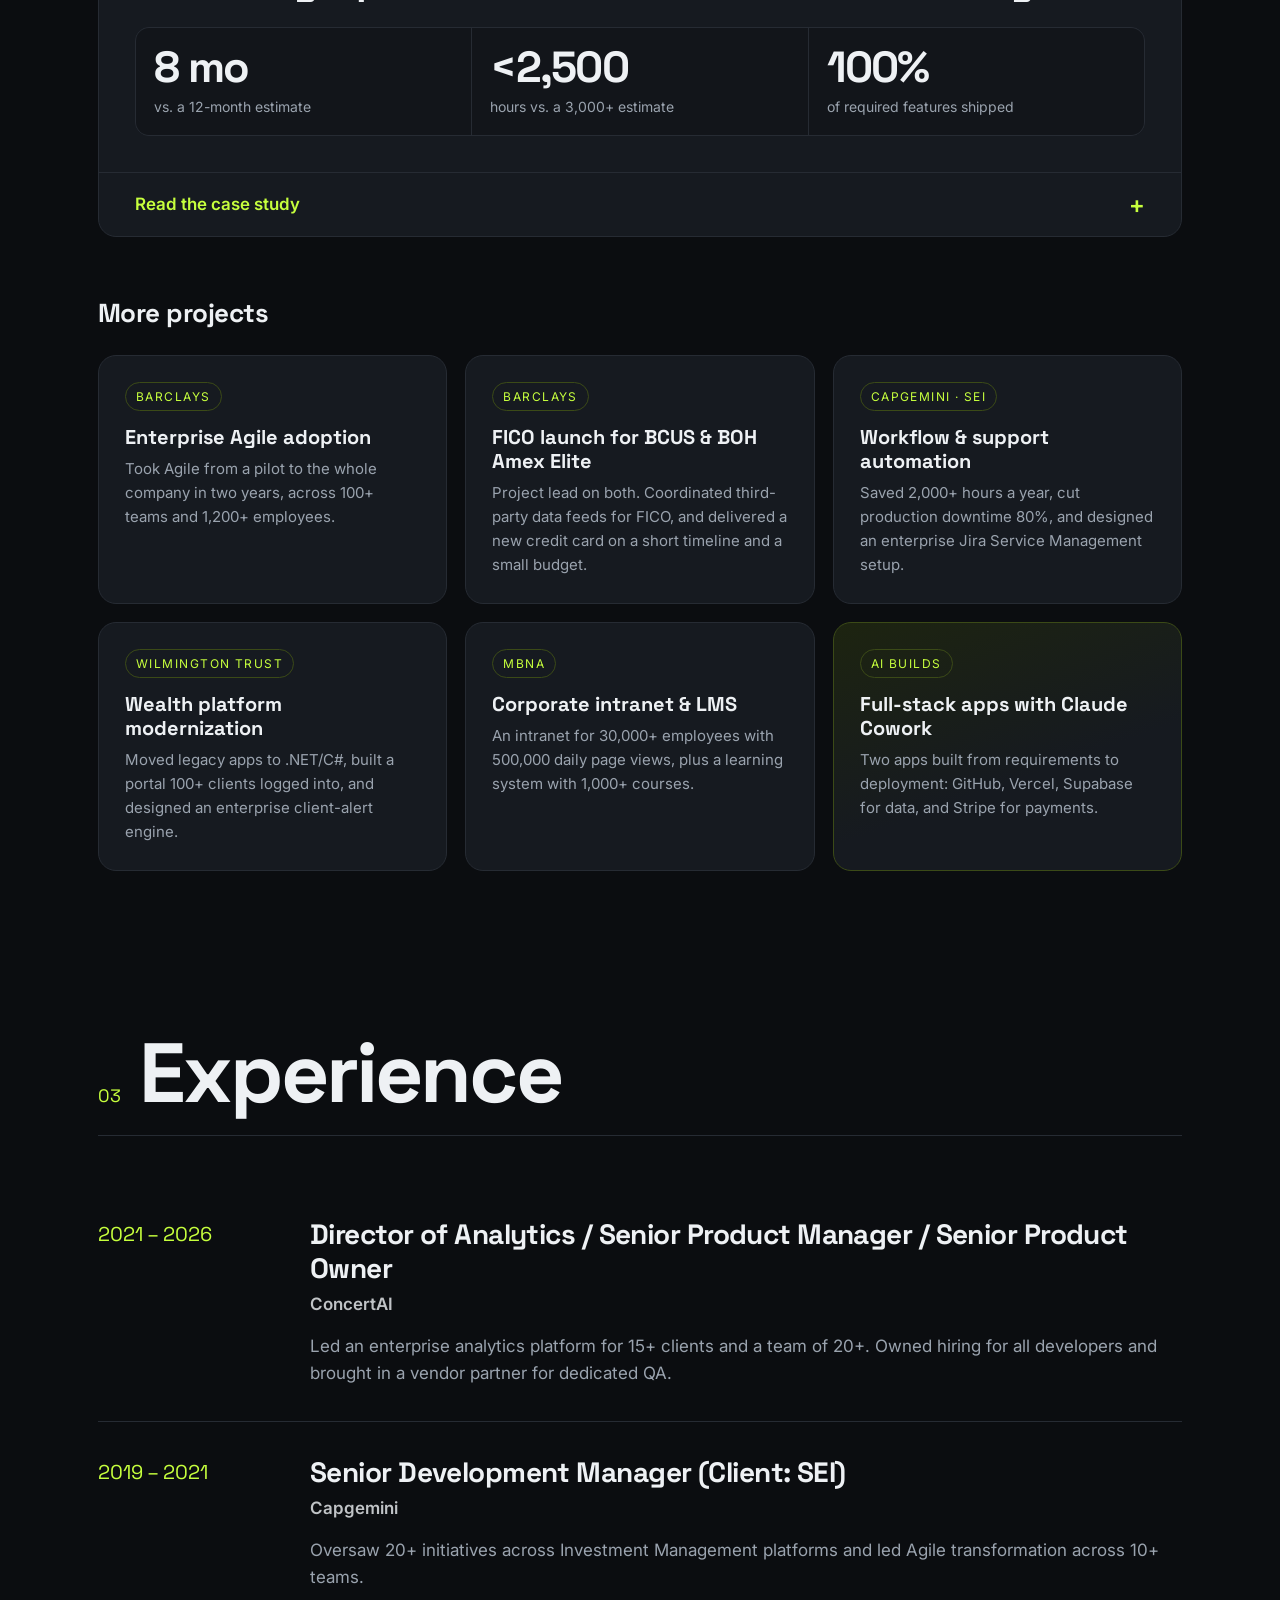
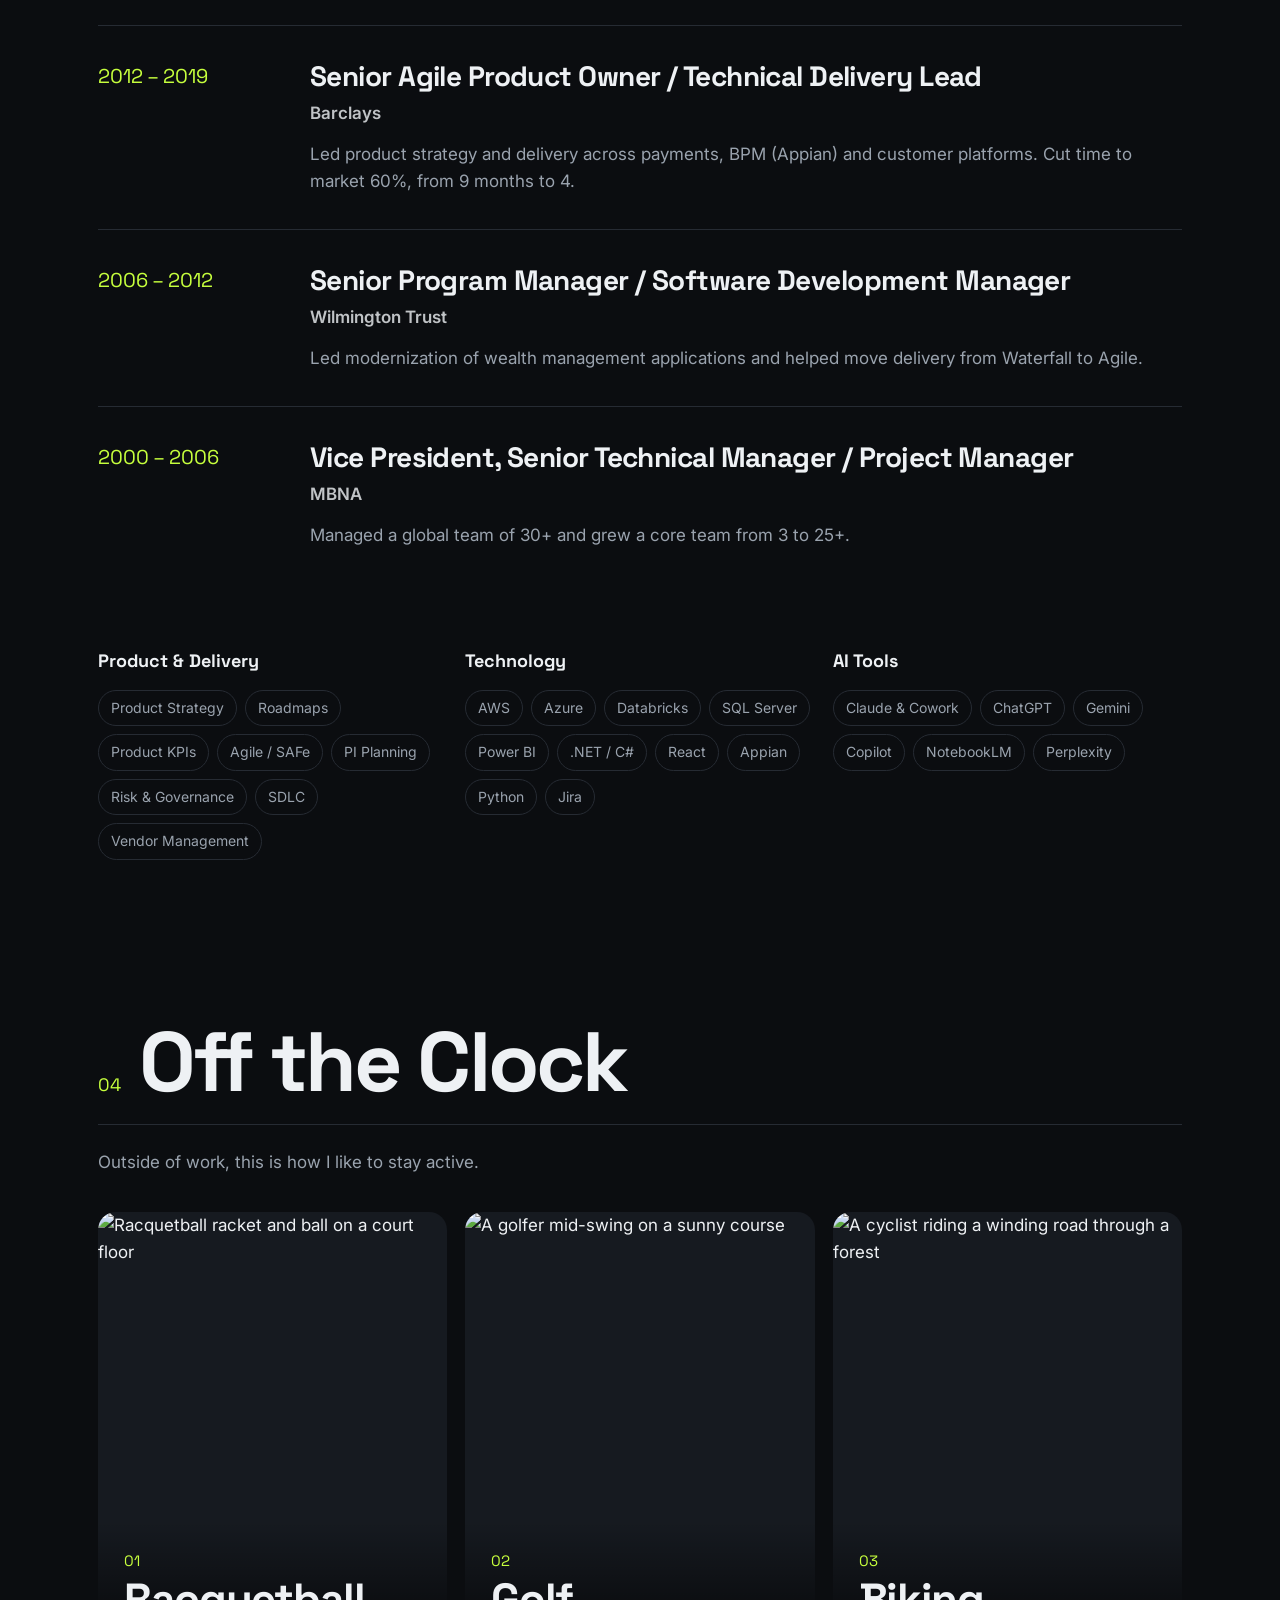
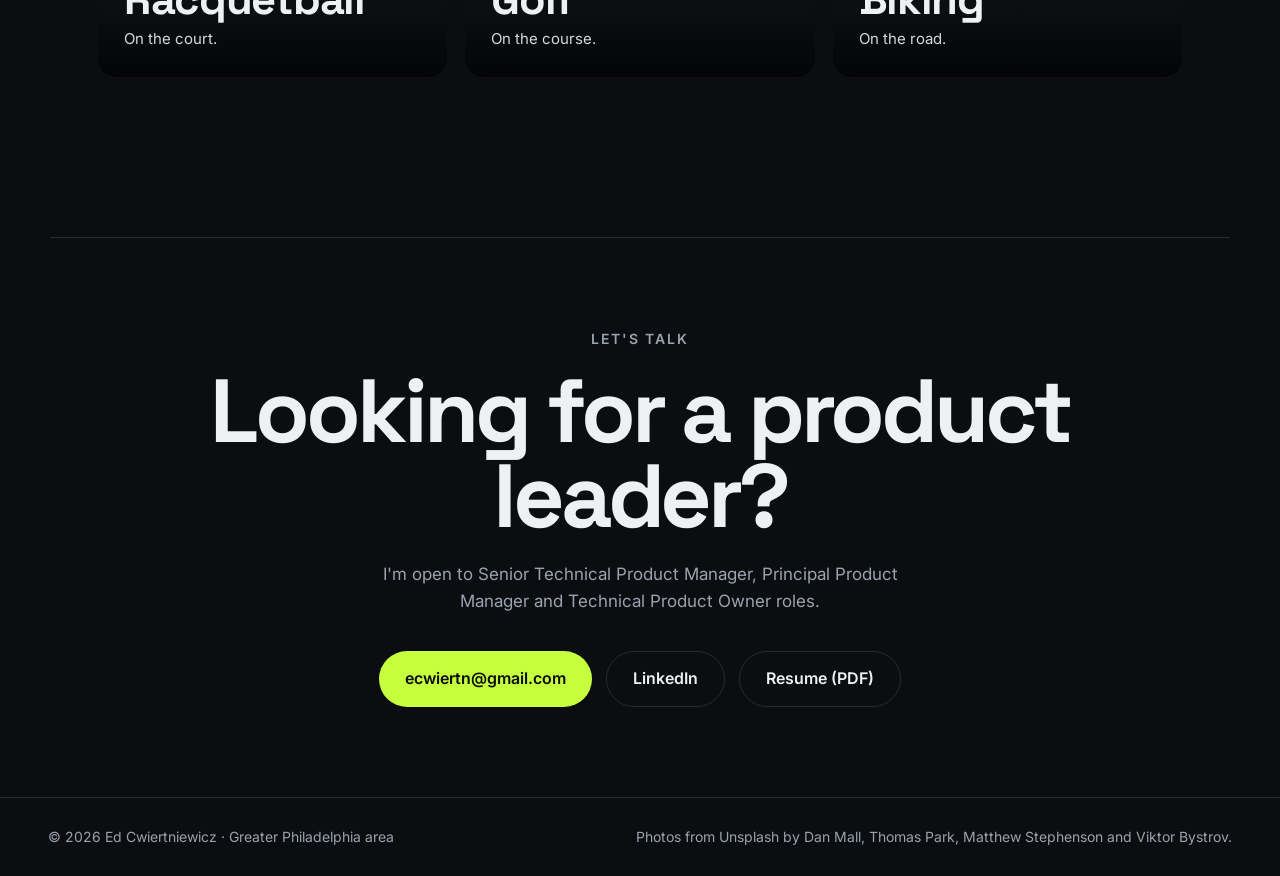
==== commit 0fda6987: "Add files via upload" ====
--- a/index.html
+++ b/index.html
@@ -36,7 +36,7 @@
     <div class="hero-bg" aria-hidden="true"></div>
     <div class="hero-inner">
       <h1>Ed<br>Cwiertniewicz<span class="dot">.</span></h1>
-      <p class="hero-role">Senior Technical Product Manager · Aston, PA</p>
+      <p class="hero-role">Senior Technical Product Manager · Greater Philadelphia area</p>
       <div class="hero-actions">
         <a class="btn primary" href="#case-studies">View case studies</a>
         <a class="btn ghost" href="Ed-Cwiertniewicz-Resume.pdf" download>Download resume</a>
@@ -335,7 +335,7 @@
 </main>
 
 <footer class="footer">
-  <p>© <span id="year"></span> Ed Cwiertniewicz · Aston, PA</p>
+  <p>© <span id="year"></span> Ed Cwiertniewicz · Greater Philadelphia area</p>
   <p class="credits">Photos from Unsplash by Dan Mall, Thomas Park, Matthew Stephenson and Viktor Bystrov.</p>
 </footer>
 
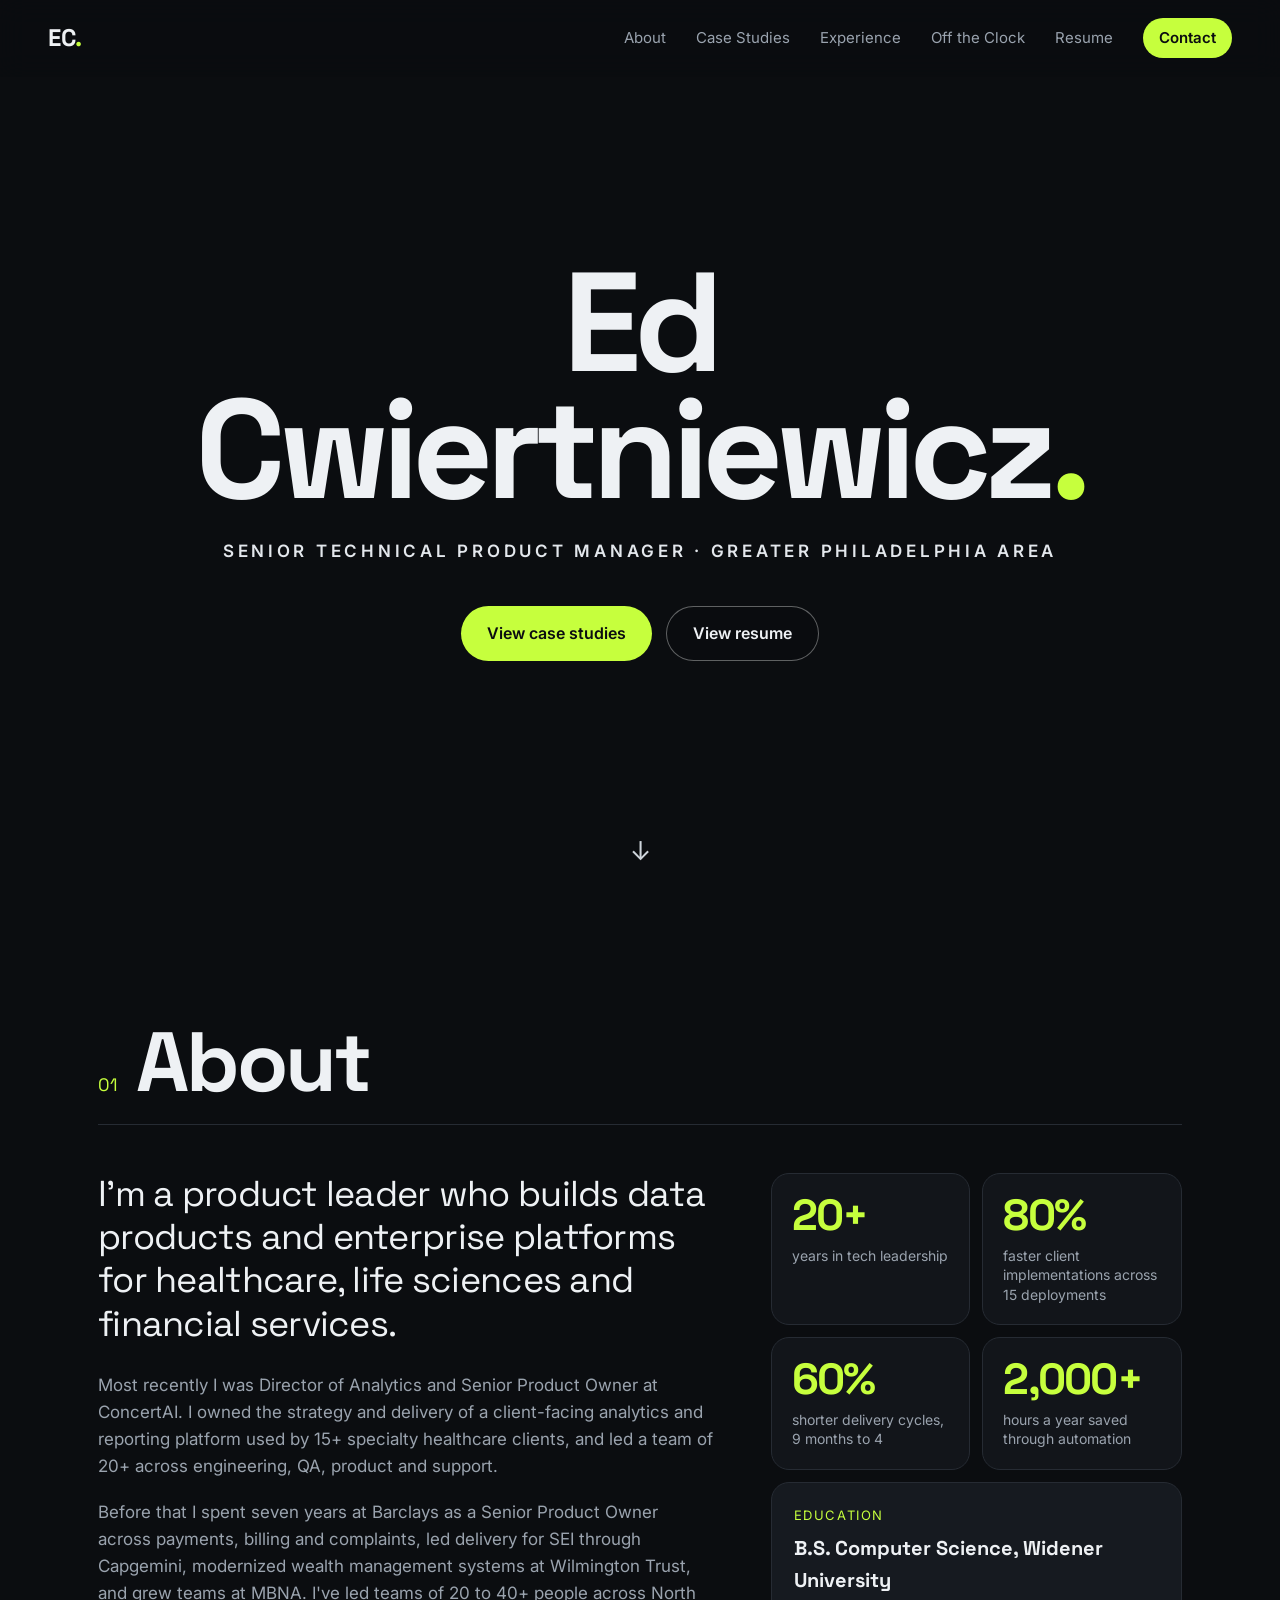
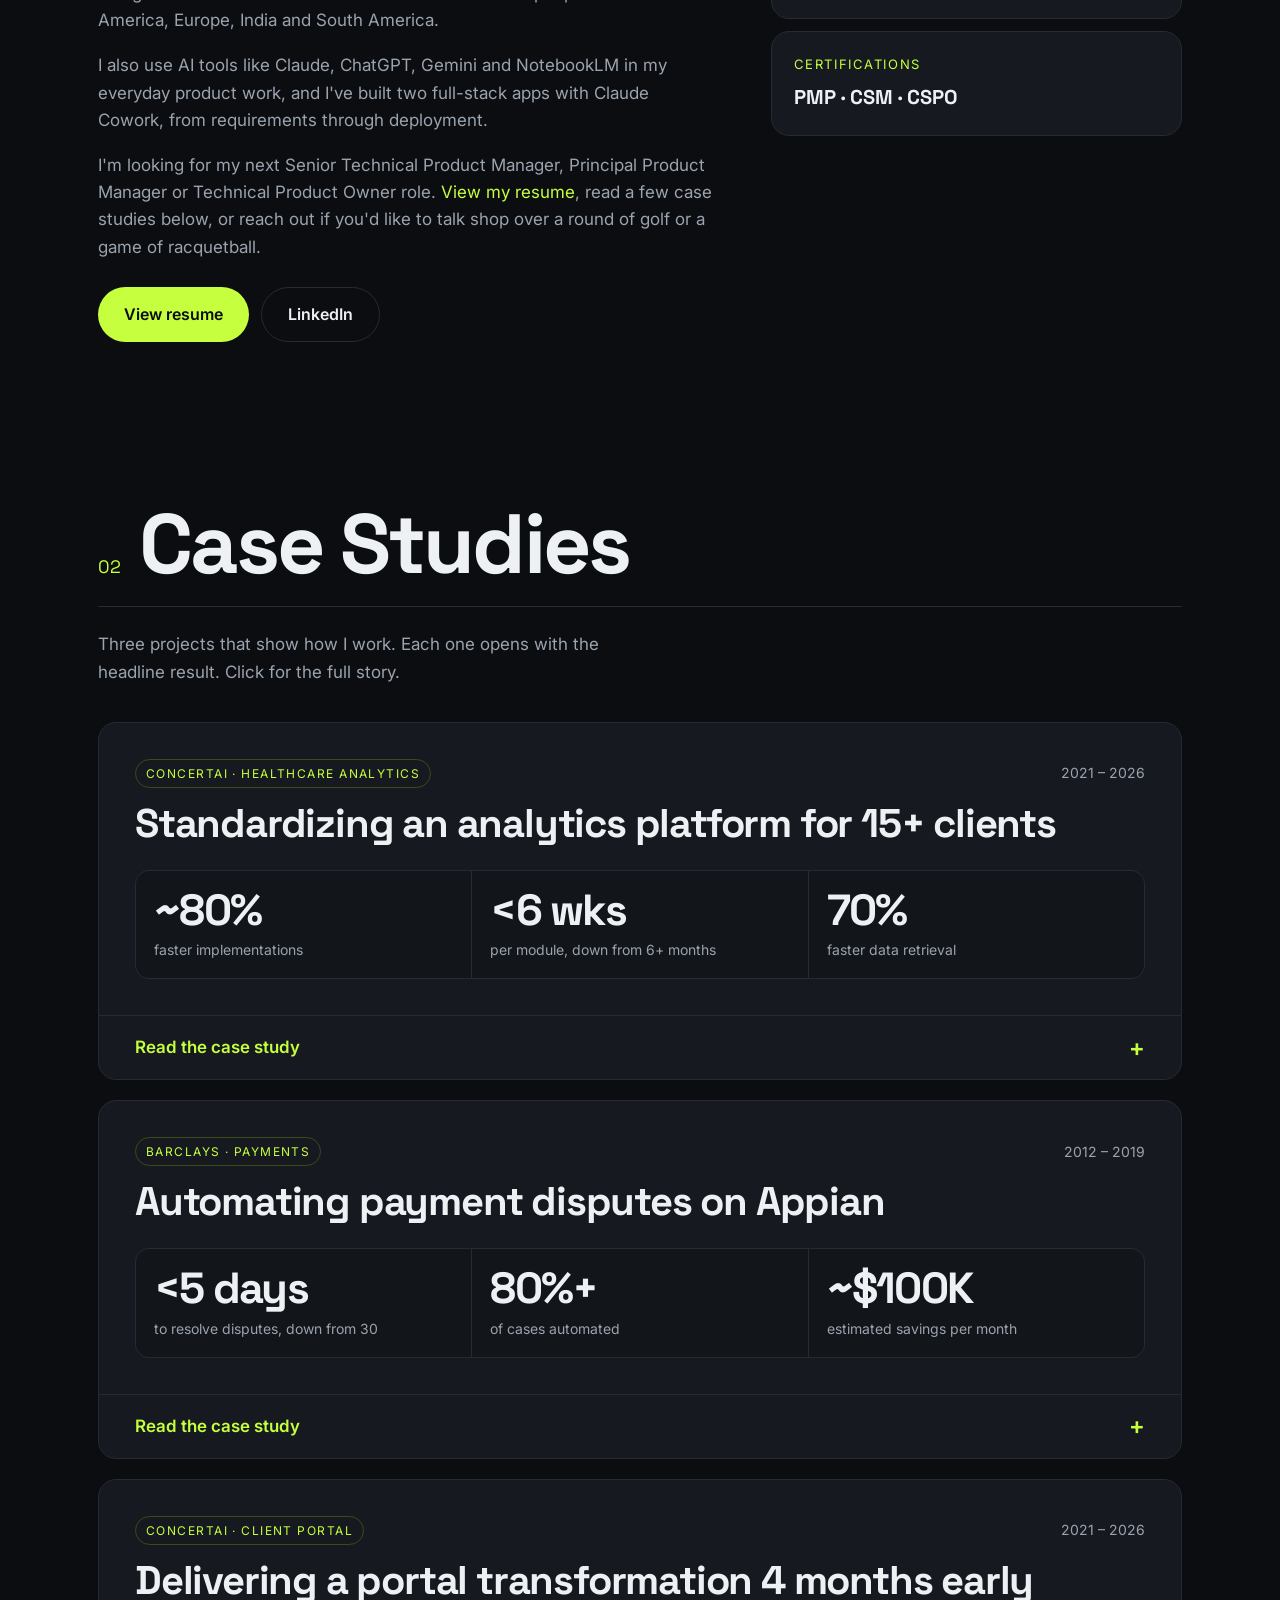
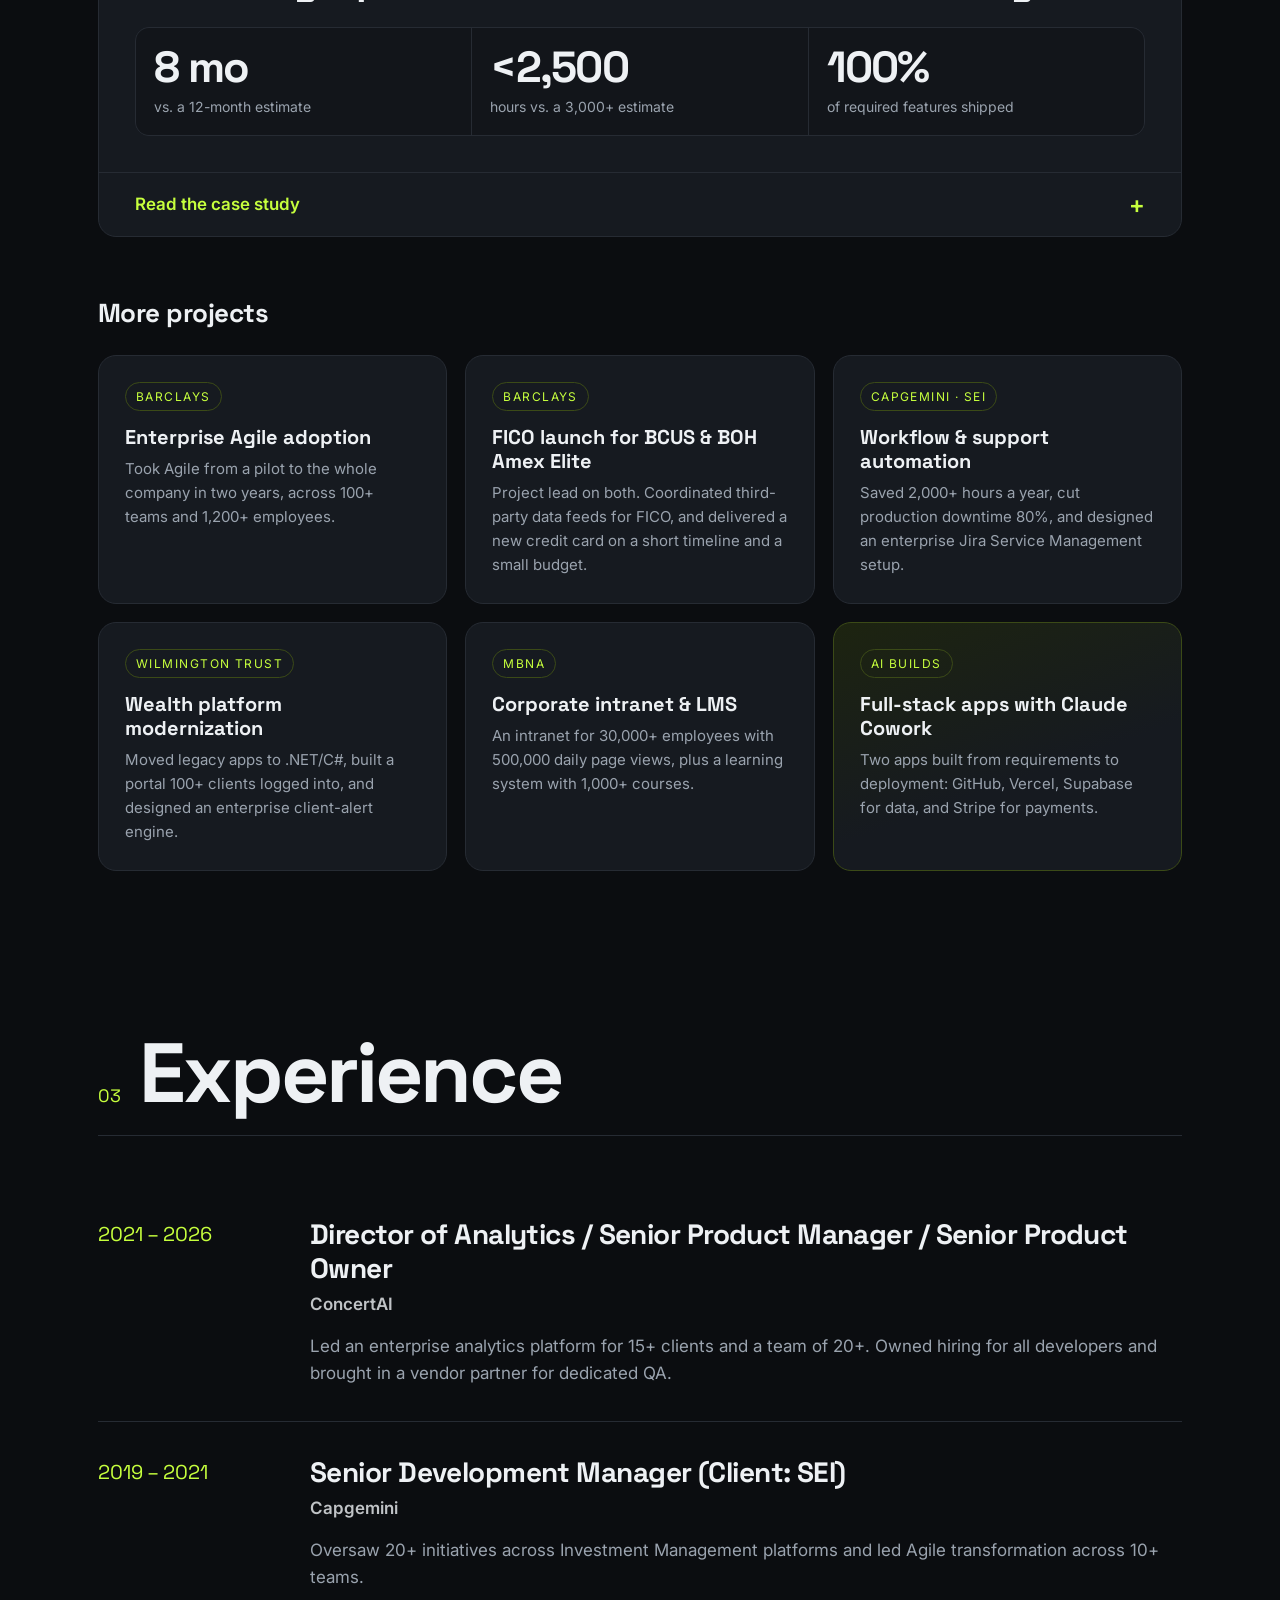
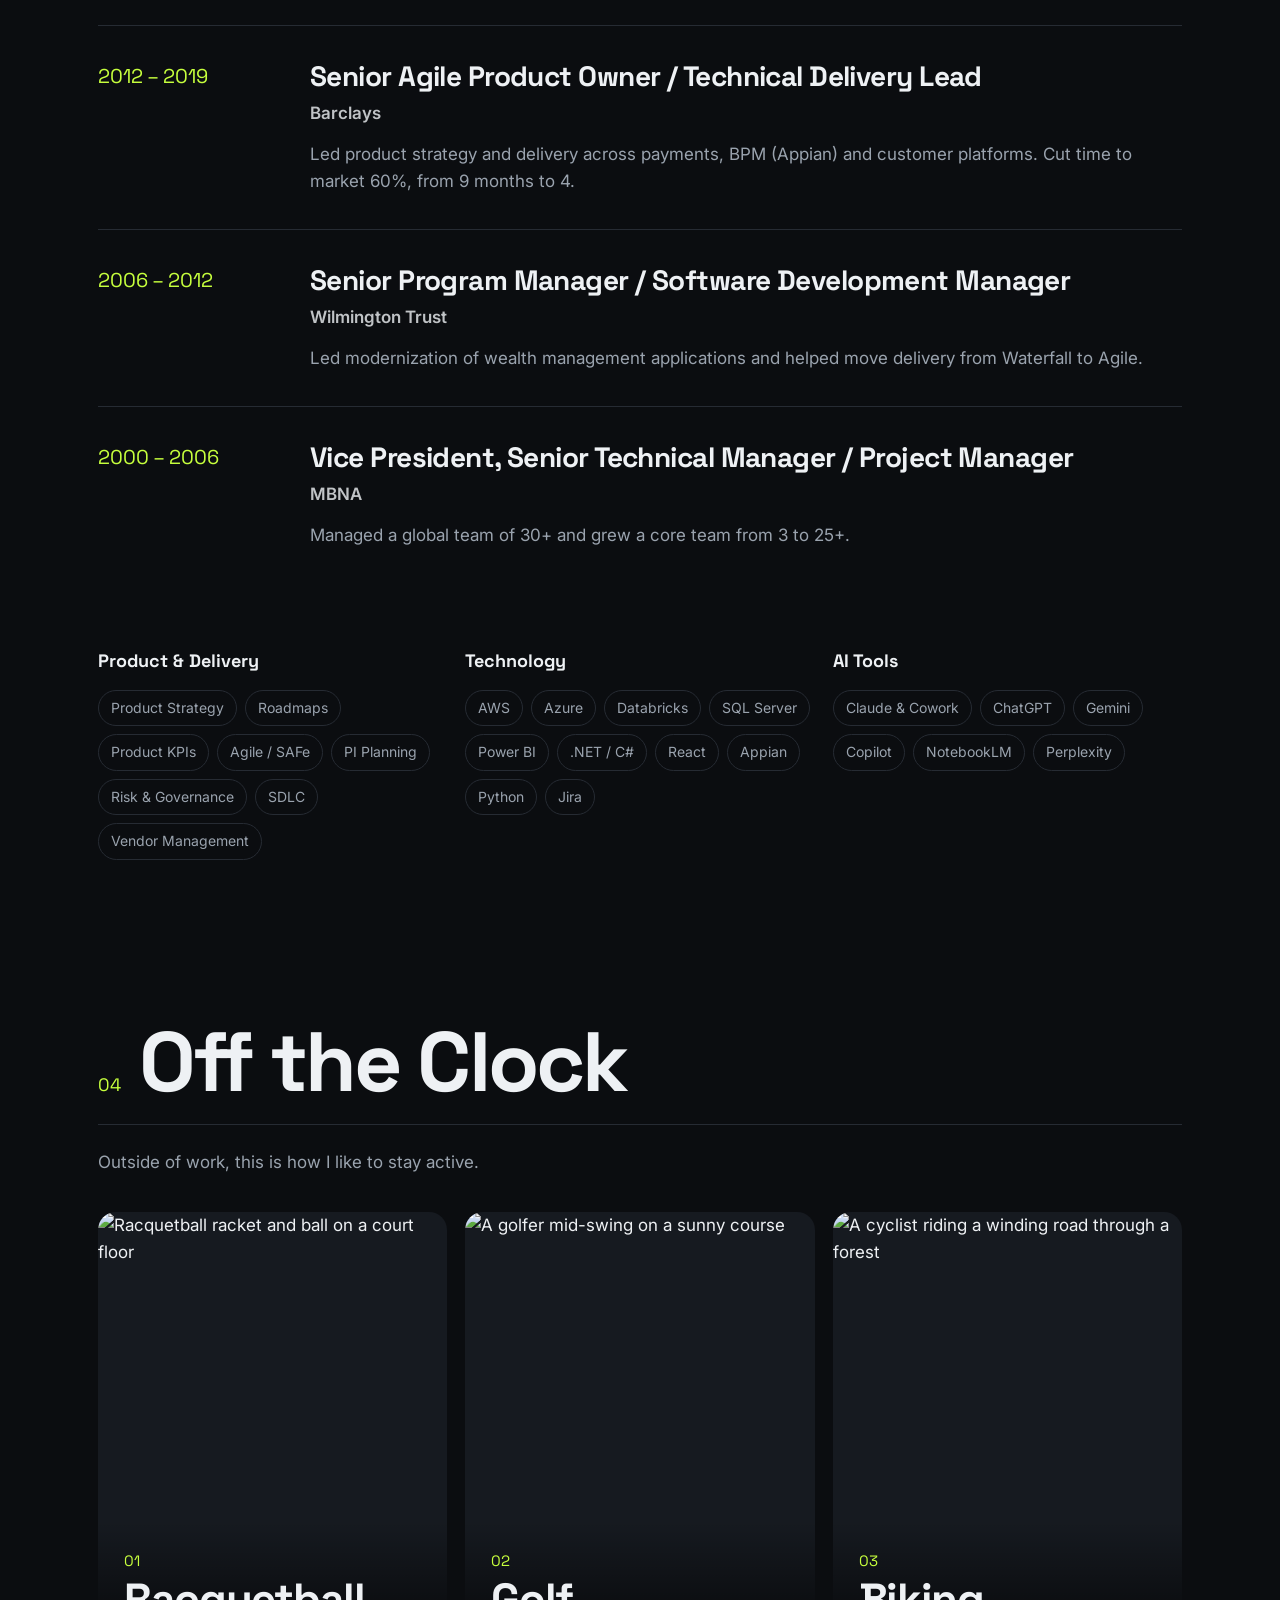
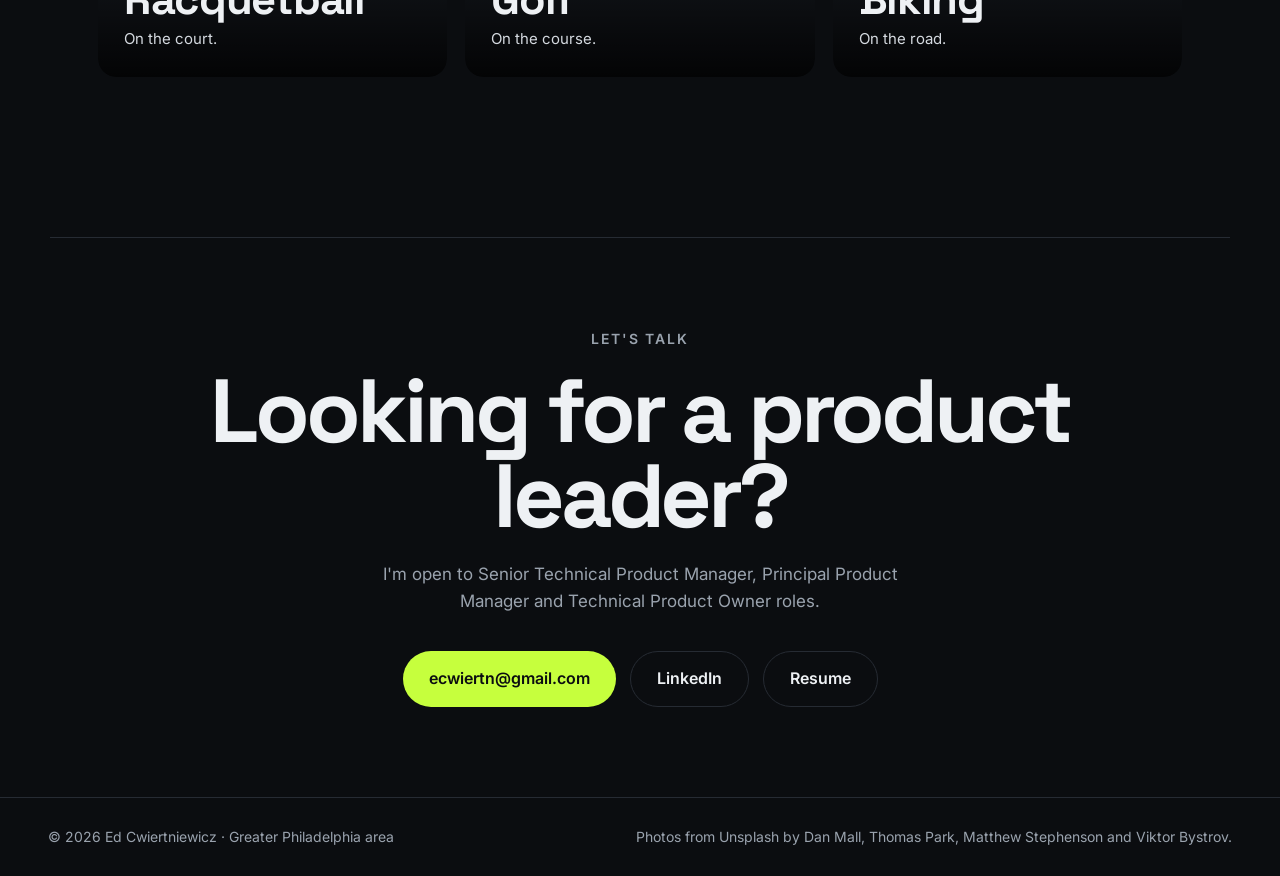
==== commit b1e2a12e: "Add files via upload" ====
--- a/index.html
+++ b/index.html
@@ -25,6 +25,7 @@
     <a href="#case-studies">Case Studies</a>
     <a href="#experience">Experience</a>
     <a href="#off-the-clock">Off the Clock</a>
+    <a href="resume/">Resume</a>
     <a href="#contact" class="nav-cta">Contact</a>
   </nav>
 </header>
@@ -39,7 +40,7 @@
       <p class="hero-role">Senior Technical Product Manager · Greater Philadelphia area</p>
       <div class="hero-actions">
         <a class="btn primary" href="#case-studies">View case studies</a>
-        <a class="btn ghost" href="Ed-Cwiertniewicz-Resume.pdf" download>Download resume</a>
+        <a class="btn ghost" href="resume/">View resume</a>
       </div>
     </div>
     <a class="scroll-cue" href="#about" aria-label="Scroll to About">↓</a>
@@ -57,9 +58,9 @@
         <p>Most recently I was Director of Analytics and Senior Product Owner at ConcertAI. I owned the strategy and delivery of a client-facing analytics and reporting platform used by 15+ specialty healthcare clients, and led a team of 20+ across engineering, QA, product and support.</p>
         <p>Before that I spent seven years at Barclays as a Senior Product Owner across payments, billing and complaints, led delivery for SEI through Capgemini, modernized wealth management systems at Wilmington Trust, and grew teams at MBNA. I've led teams of 20 to 40+ people across North America, Europe, India and South America.</p>
         <p>I also use AI tools like Claude, ChatGPT, Gemini and NotebookLM in my everyday product work, and I've built two full-stack apps with Claude Cowork, from requirements through deployment.</p>
-        <p>I'm looking for my next Senior Technical Product Manager, Principal Product Manager or Technical Product Owner role. Download my resume, read a few case studies below, or reach out if you'd like to talk shop over a round of golf or a game of racquetball.</p>
+        <p>I'm looking for my next Senior Technical Product Manager, Principal Product Manager or Technical Product Owner role. <a href="resume/" style="color:var(--accent)">View my resume</a>, read a few case studies below, or reach out if you'd like to talk shop over a round of golf or a game of racquetball.</p>
         <div class="about-actions">
-          <a class="btn primary" href="Ed-Cwiertniewicz-Resume.pdf" download>View resume</a>
+          <a class="btn primary" href="resume/">View resume</a>
           <a class="btn ghost" href="https://www.linkedin.com/in/ed-cwiertniewicz-21b5a24/" target="_blank" rel="noopener">LinkedIn</a>
         </div>
       </div>
@@ -328,7 +329,7 @@
     <div class="contact-links">
       <a class="btn primary" href="mailto:ecwiertn@gmail.com">ecwiertn@gmail.com</a>
       <a class="btn ghost" href="https://www.linkedin.com/in/ed-cwiertniewicz-21b5a24/" target="_blank" rel="noopener">LinkedIn</a>
-      <a class="btn ghost" href="Ed-Cwiertniewicz-Resume.pdf" download>Resume (PDF)</a>
+      <a class="btn ghost" href="resume/">Resume</a>
     </div>
   </section>
 
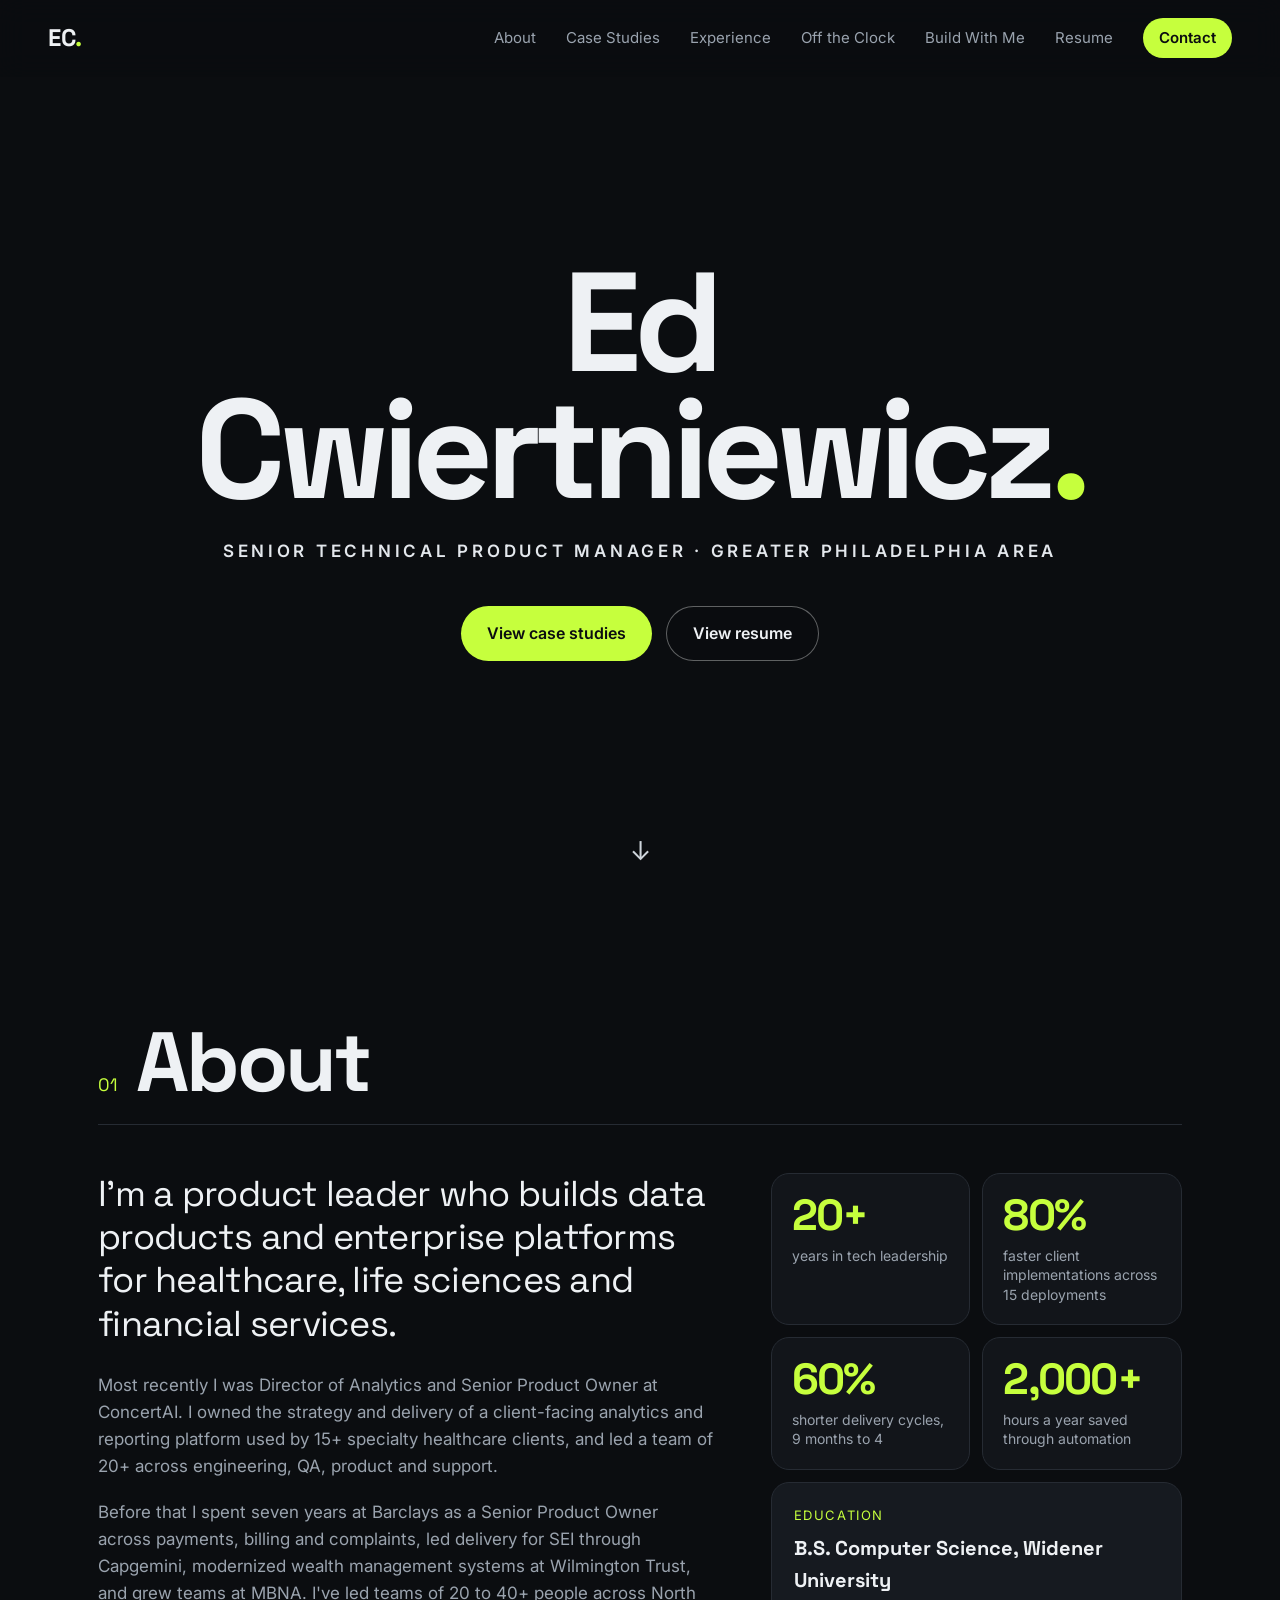
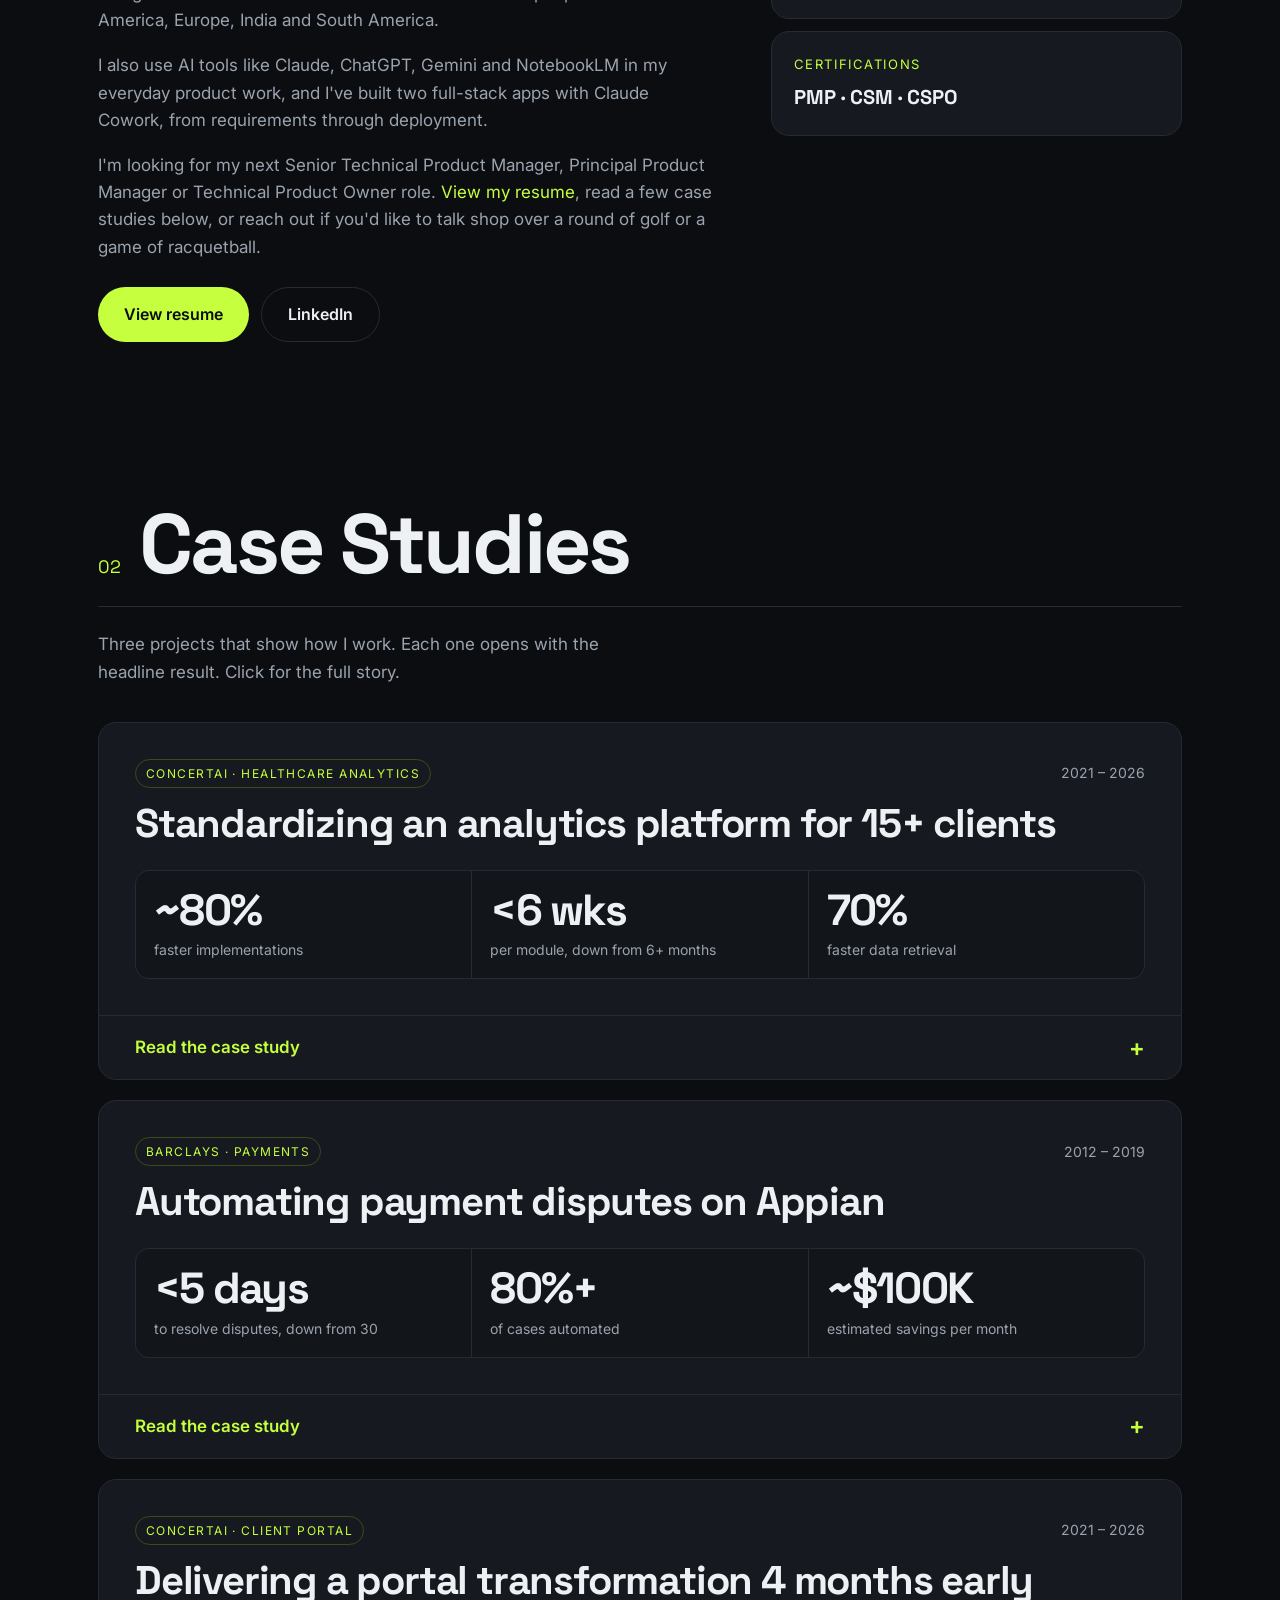
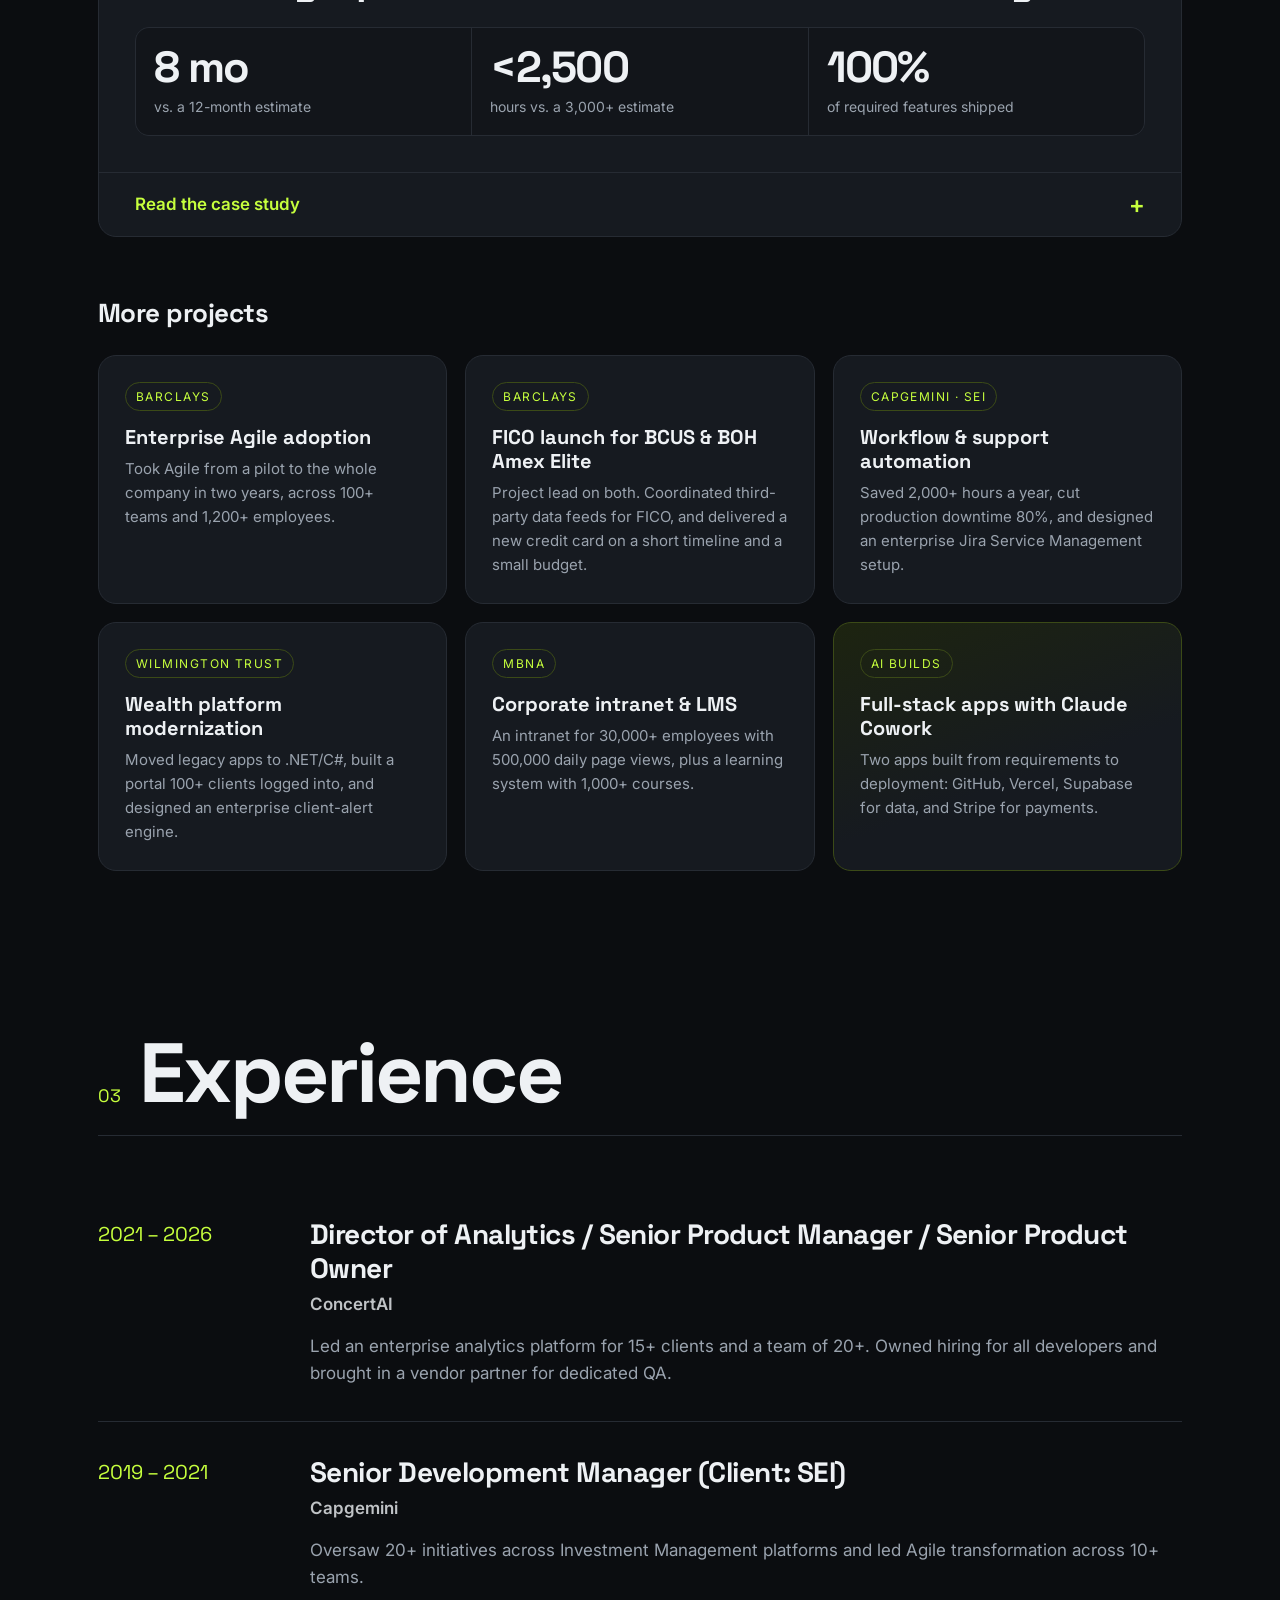
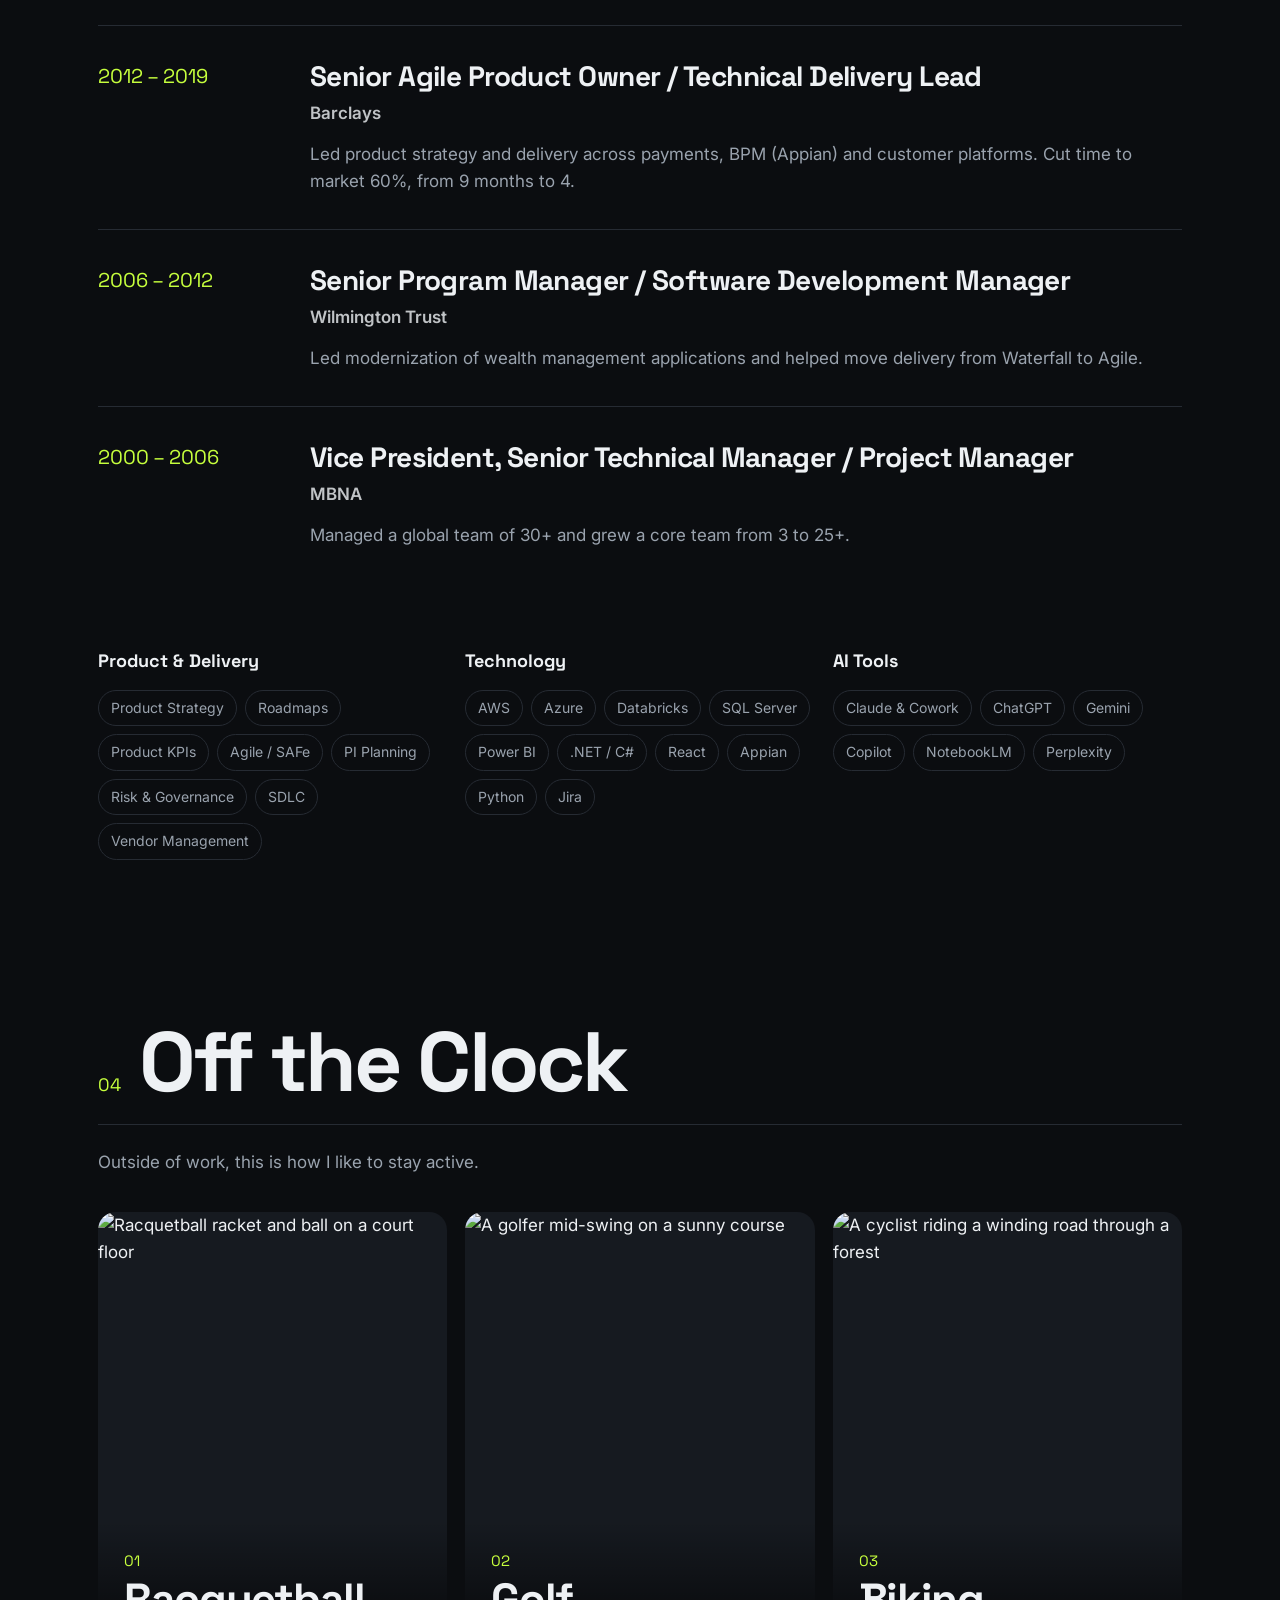
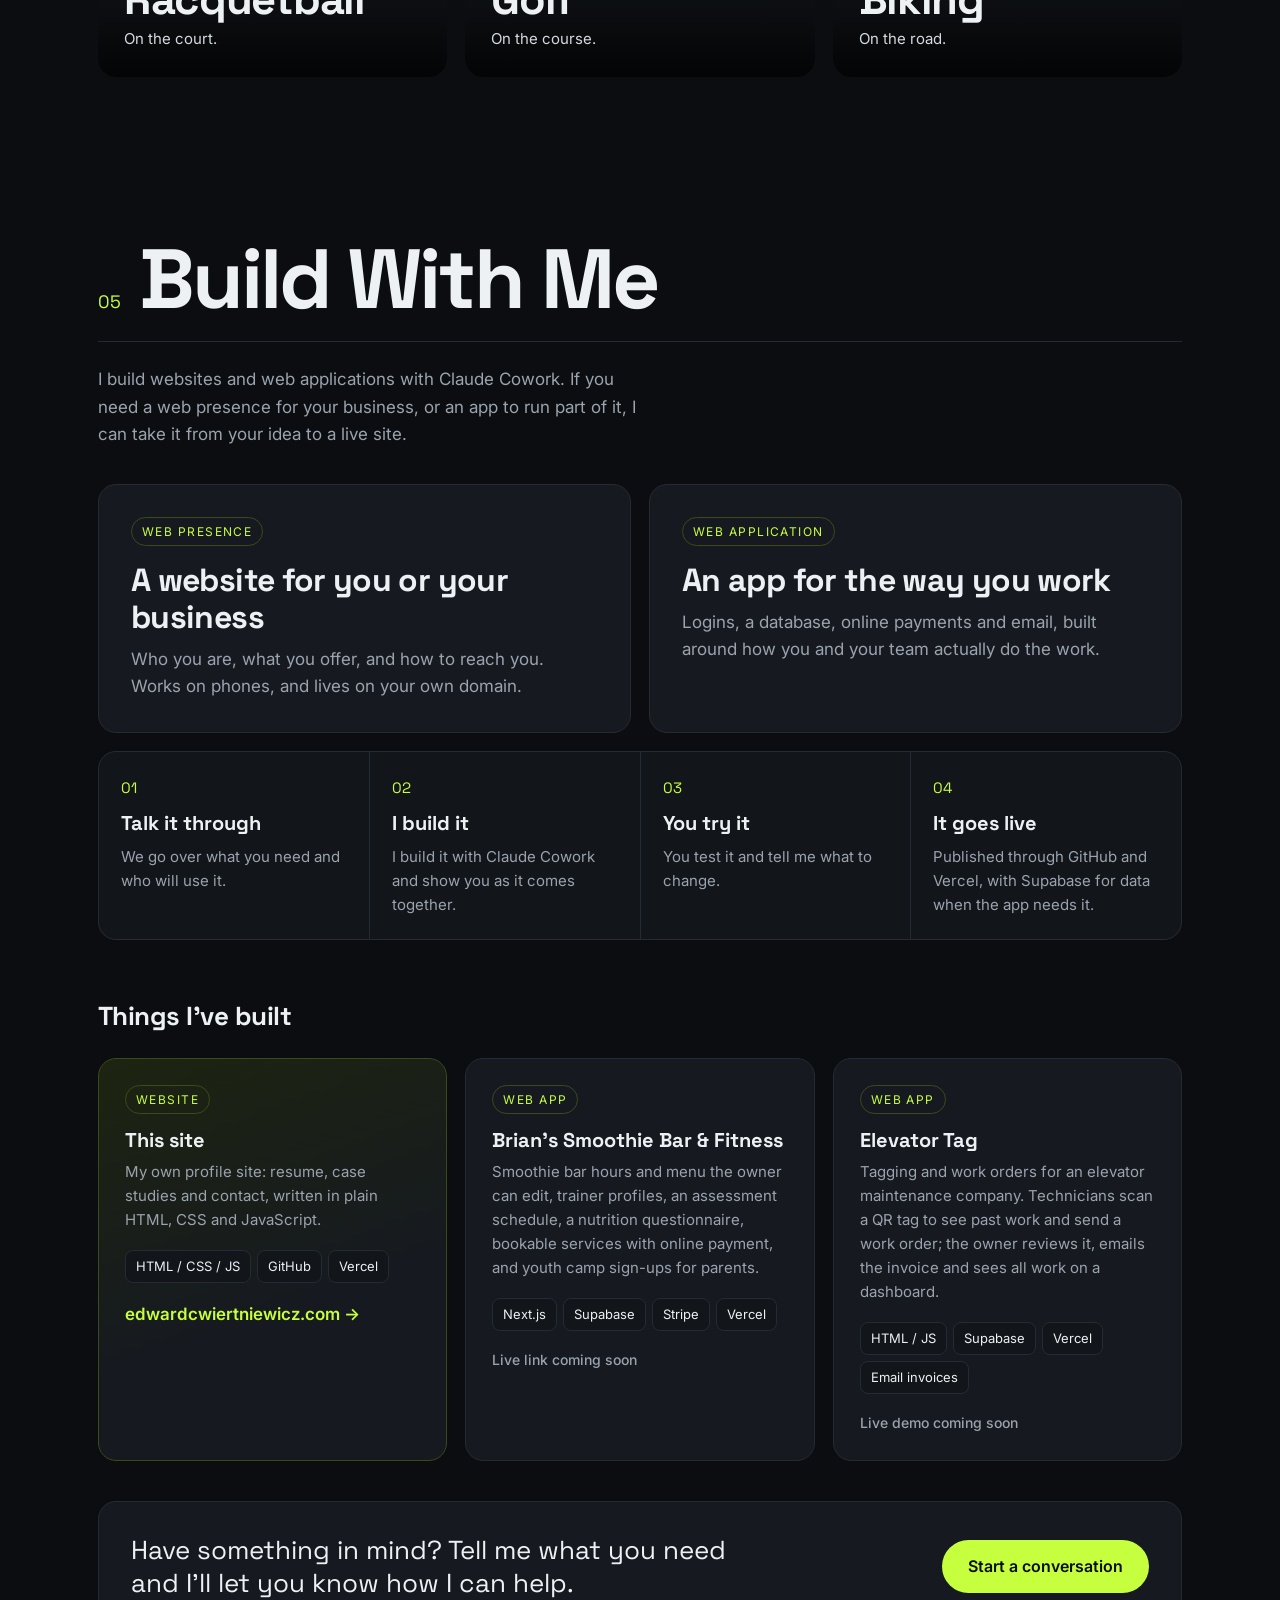
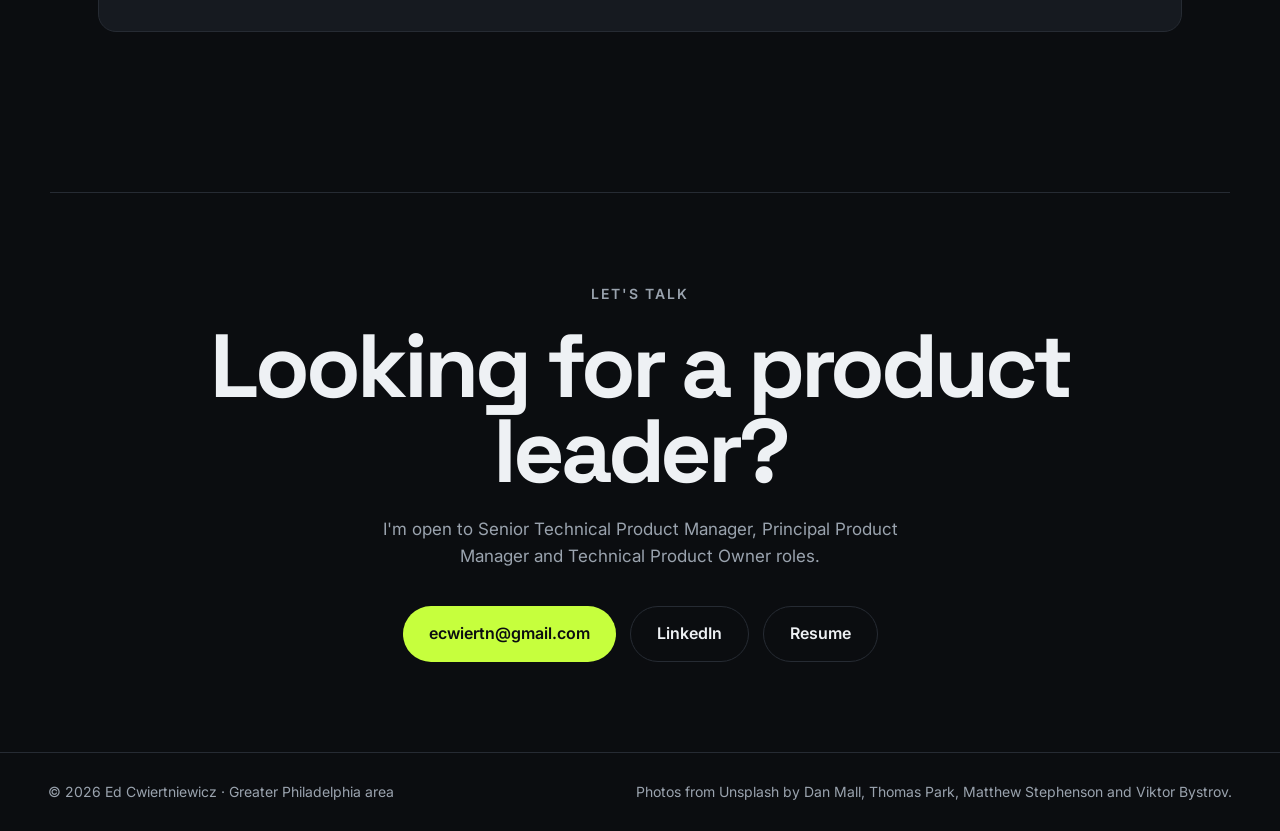
==== commit 03b01957: "Add files via upload" ====
--- a/index.html
+++ b/index.html
@@ -25,6 +25,7 @@
     <a href="#case-studies">Case Studies</a>
     <a href="#experience">Experience</a>
     <a href="#off-the-clock">Off the Clock</a>
+    <a href="#build">Build With Me</a>
     <a href="resume/">Resume</a>
     <a href="#contact" class="nav-cta">Contact</a>
   </nav>
@@ -321,6 +322,67 @@
     </div>
   </section>
 
+  <!-- BUILD WITH ME: web presence and web apps built with Claude Cowork -->
+  <section class="section" id="build">
+    <div class="section-head">
+      <span class="num">05</span>
+      <h2>Build With Me</h2>
+    </div>
+    <p class="section-intro">I build websites and web applications with Claude Cowork. If you need a web presence for your business, or an app to run part of it, I can take it from your idea to a live site.</p>
+
+    <div class="offer-grid">
+      <article class="offer">
+        <span class="tag">Web presence</span>
+        <h3>A website for you or your business</h3>
+        <p>Who you are, what you offer, and how to reach you. Works on phones, and lives on your own domain.</p>
+      </article>
+      <article class="offer">
+        <span class="tag">Web application</span>
+        <h3>An app for the way you work</h3>
+        <p>Logins, a database, online payments and email, built around how you and your team actually do the work.</p>
+      </article>
+    </div>
+
+    <ol class="steps">
+      <li><span>01</span><h4>Talk it through</h4><p>We go over what you need and who will use it.</p></li>
+      <li><span>02</span><h4>I build it</h4><p>I build it with Claude Cowork and show you as it comes together.</p></li>
+      <li><span>03</span><h4>You try it</h4><p>You test it and tell me what to change.</p></li>
+      <li><span>04</span><h4>It goes live</h4><p>Published through GitHub and Vercel, with Supabase for data when the app needs it.</p></li>
+    </ol>
+
+    <h3 class="sub-head">Things I've built</h3>
+    <div class="projects builds">
+      <article class="project featured">
+        <span class="tag">Website</span>
+        <h4>This site</h4>
+        <p>My own profile site: resume, case studies and contact, written in plain HTML, CSS and JavaScript.</p>
+        <ul class="p-facts"><li>HTML / CSS / JS</li><li>GitHub</li><li>Vercel</li></ul>
+        <a class="build-link" href="https://edwardcwiertniewicz.com/">edwardcwiertniewicz.com &rarr;</a>
+      </article>
+      <article class="project">
+        <span class="tag">Web app</span>
+        <h4>Brian's Smoothie Bar &amp; Fitness</h4>
+        <p>Smoothie bar hours and menu the owner can edit, trainer profiles, an assessment schedule, a nutrition questionnaire, bookable services with online payment, and youth camp sign-ups for parents.</p>
+        <ul class="p-facts"><li>Next.js</li><li>Supabase</li><li>Stripe</li><li>Vercel</li></ul>
+        <!-- When live, replace the span below with: <a class="build-link" href="https://YOUR-LINK">View the app &rarr;</a> -->
+        <span class="build-link soon">Live link coming soon</span>
+      </article>
+      <article class="project">
+        <span class="tag">Web app</span>
+        <h4>Elevator Tag</h4>
+        <p>Tagging and work orders for an elevator maintenance company. Technicians scan a QR tag to see past work and send a work order; the owner reviews it, emails the invoice and sees all work on a dashboard.</p>
+        <ul class="p-facts"><li>HTML / JS</li><li>Supabase</li><li>Vercel</li><li>Email invoices</li></ul>
+        <!-- When live, replace the span below with: <a class="build-link" href="https://YOUR-LINK">View the demo &rarr;</a> -->
+        <span class="build-link soon">Live demo coming soon</span>
+      </article>
+    </div>
+
+    <div class="build-cta">
+      <p>Have something in mind? Tell me what you need and I'll let you know how I can help.</p>
+      <a class="btn primary" href="mailto:ecwiertn@gmail.com?subject=Website%20or%20web%20app%20project">Start a conversation</a>
+    </div>
+  </section>
+
   <!-- CONTACT -->
   <section class="contact" id="contact">
     <p class="eyebrow">Let's talk</p>
--- a/styles.css
+++ b/styles.css
@@ -201,6 +201,26 @@
 
 .footer { border-top: 1px solid var(--line); padding: 28px clamp(16px, 4vw, 48px); display: flex; justify-content: space-between; flex-wrap: wrap; gap: 10px; color: var(--muted); font-size: 14px; }
 
+/* BUILD WITH ME */
+.offer-grid { display: grid; grid-template-columns: repeat(2, 1fr); gap: 18px; }
+.offer { background: var(--card); border: 1px solid var(--line); border-radius: var(--radius); padding: clamp(22px, 3vw, 32px); }
+.offer .tag { display: inline-block; }
+.offer h3 { font-family: var(--display); font-size: clamp(24px, 2.6vw, 32px); line-height: 1.15; letter-spacing: -.02em; margin: 16px 0 10px; }
+.offer p { color: var(--muted); }
+.steps { list-style: none; display: grid; grid-template-columns: repeat(4, 1fr); gap: 1px; background: var(--line); border: 1px solid var(--line); border-radius: var(--radius); overflow: hidden; margin-top: 18px; }
+.steps li { background: var(--bg-2); padding: 22px; }
+.steps span { font-family: var(--display); color: var(--accent); font-size: 15px; }
+.steps h4 { font-family: var(--display); font-size: 20px; margin: 6px 0 6px; }
+.steps p { color: var(--muted); font-size: 15px; }
+.builds .p-facts { margin-top: 18px; }
+.build-link { margin-top: 18px; font-weight: 600; color: var(--accent); }
+.build-link:hover { text-decoration: underline; }
+.build-link.soon { color: var(--muted); font-weight: 500; font-size: 14px; }
+.build-cta { margin-top: 40px; display: flex; flex-wrap: wrap; align-items: center; justify-content: space-between; gap: 18px; background: var(--card); border: 1px solid var(--line); border-radius: var(--radius); padding: clamp(22px, 3vw, 32px); }
+.build-cta p { color: var(--text); font-family: var(--display); font-size: clamp(20px, 2.2vw, 26px); line-height: 1.25; max-width: 640px; }
+@media (max-width: 1000px) { .steps { grid-template-columns: repeat(2, 1fr); } }
+@media (max-width: 760px) { .offer-grid, .steps { grid-template-columns: 1fr; } }
+
 /* REVEAL */
 .reveal { opacity: 0; transform: translateY(24px); transition: opacity .7s ease, transform .7s ease; }
 .reveal.in { opacity: 1; transform: none; }
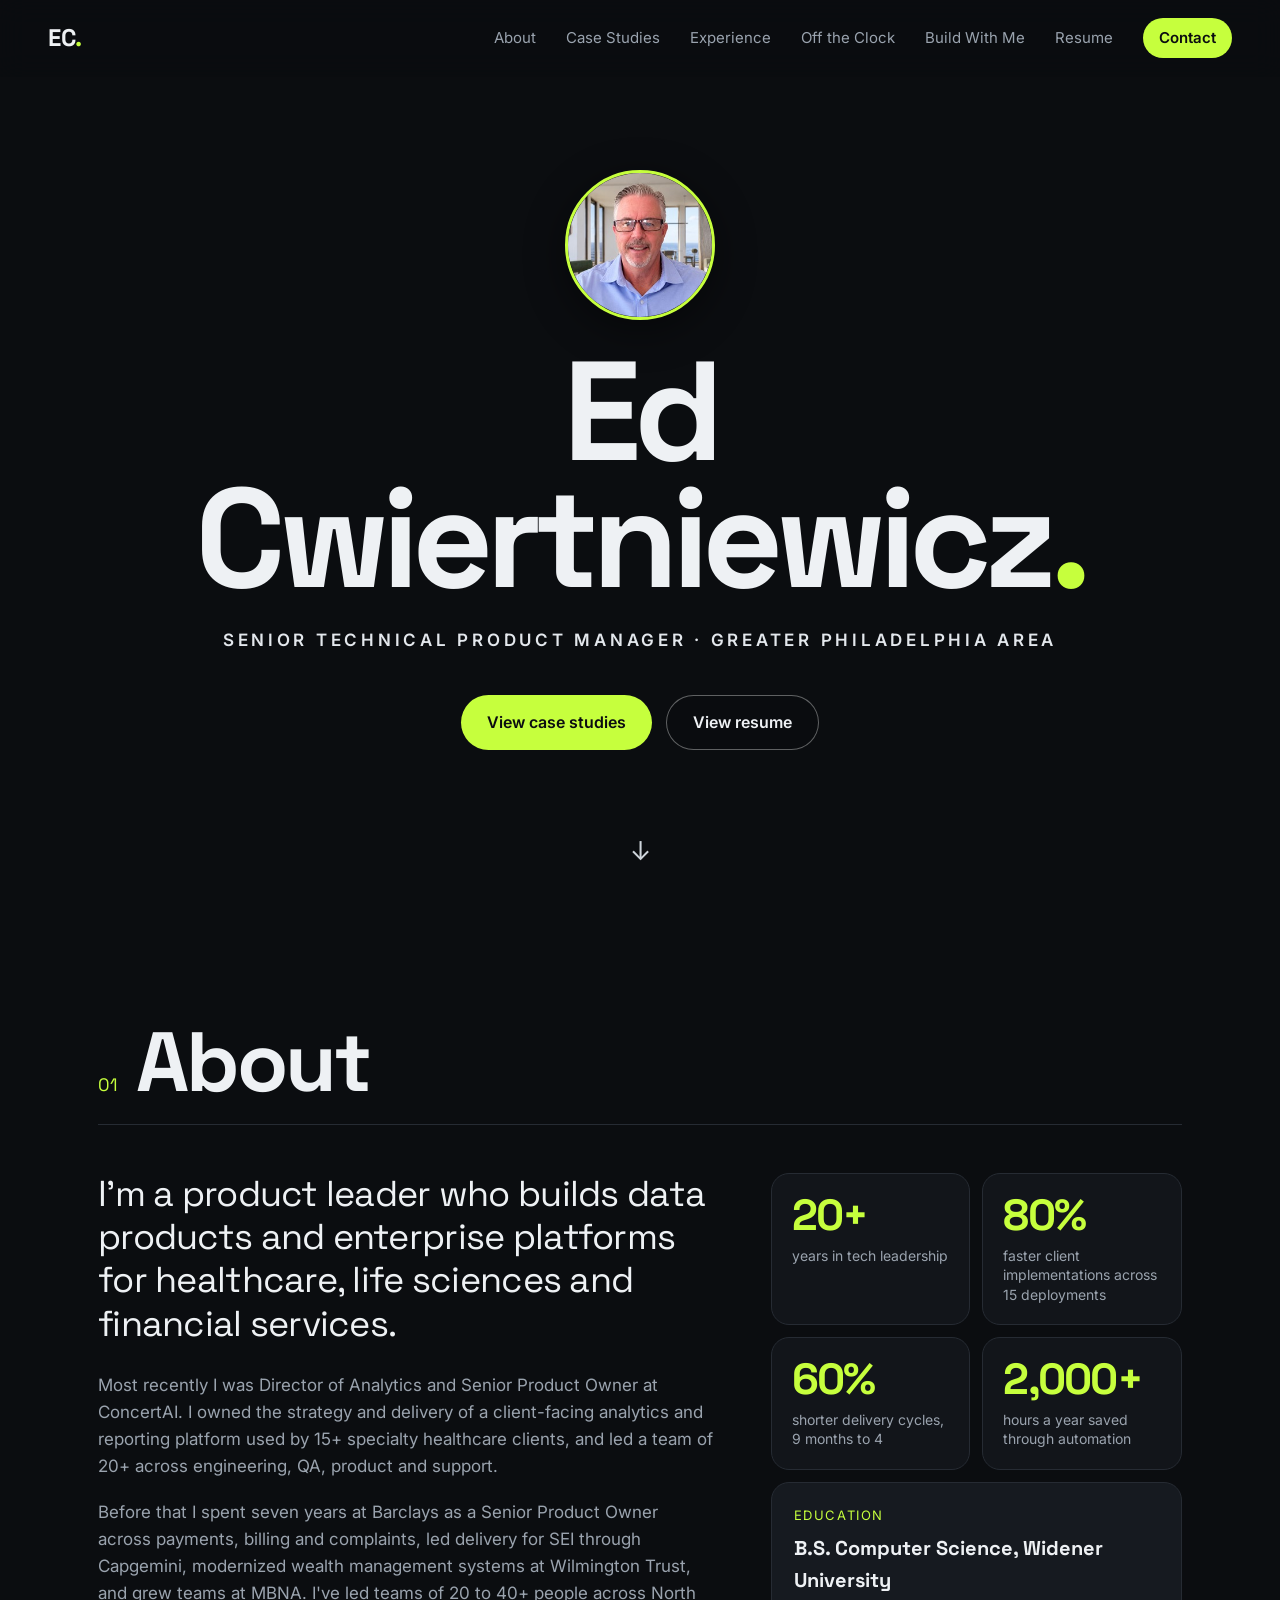
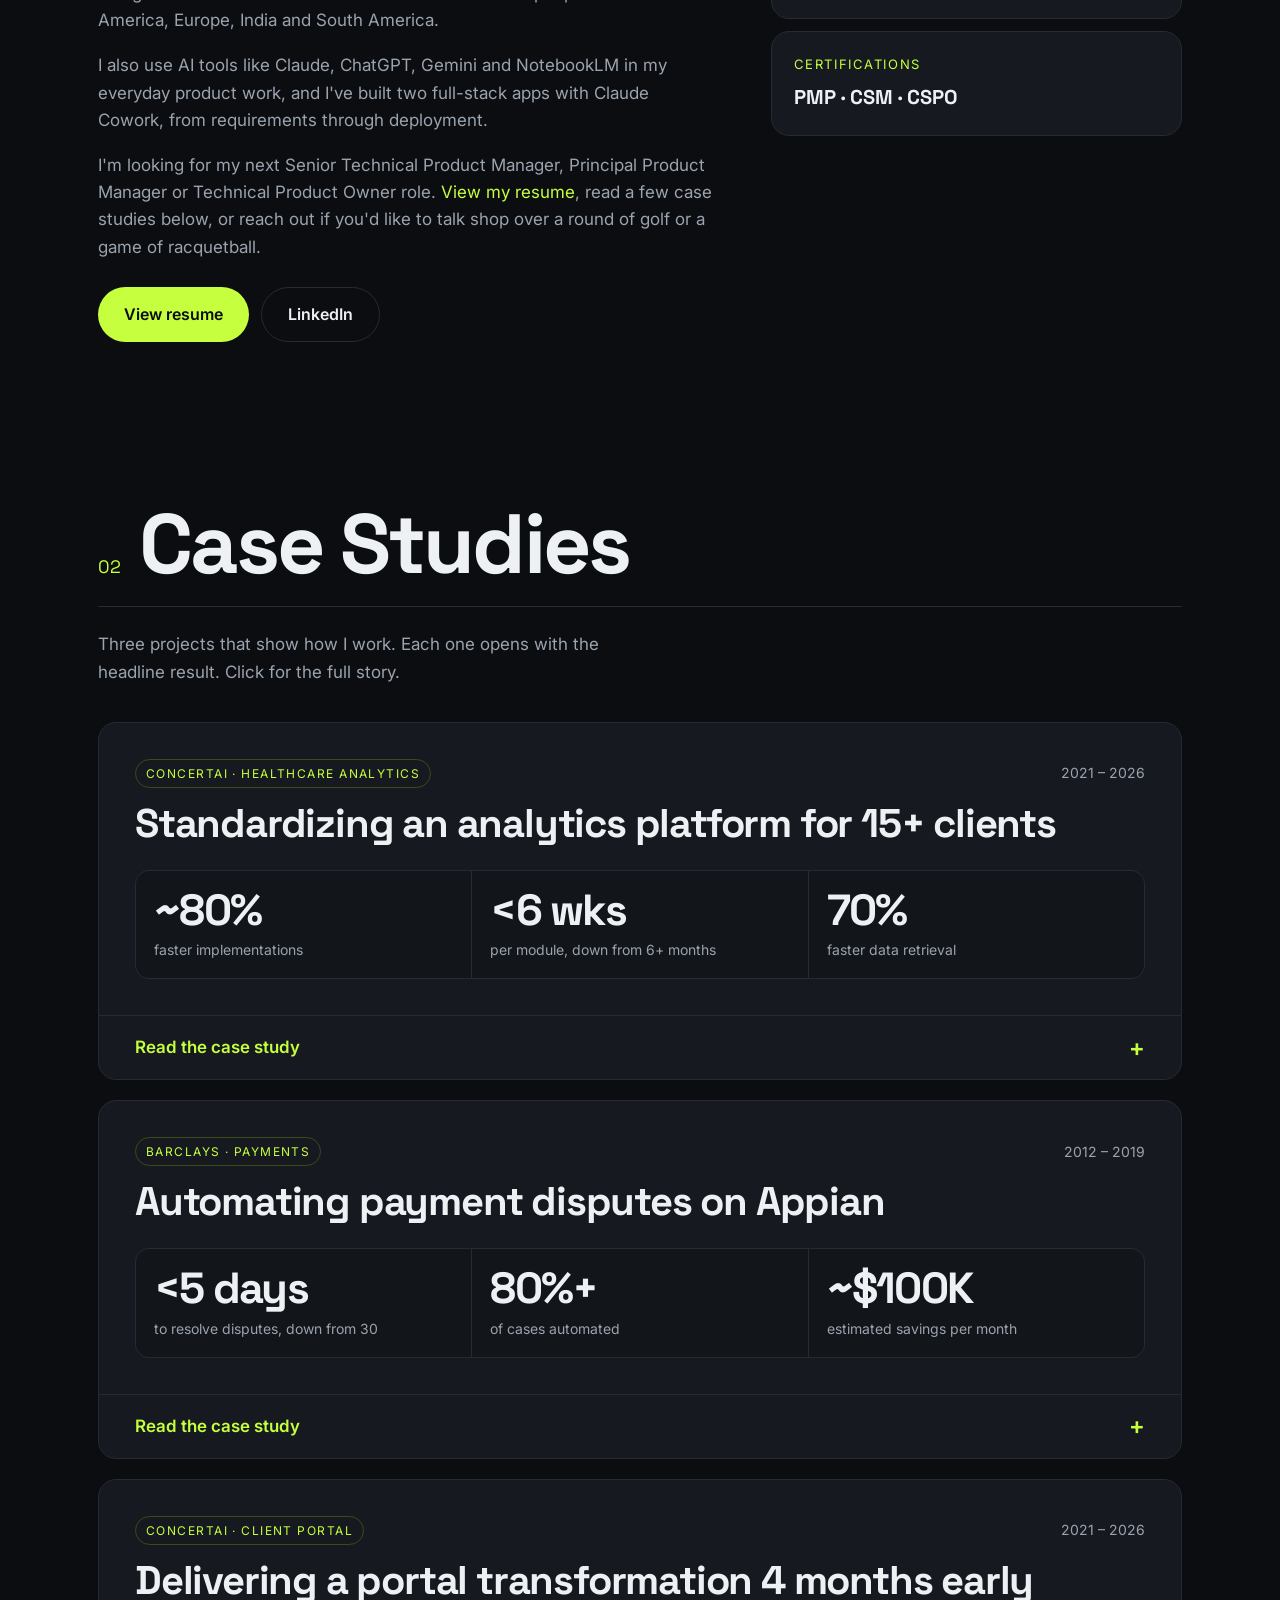
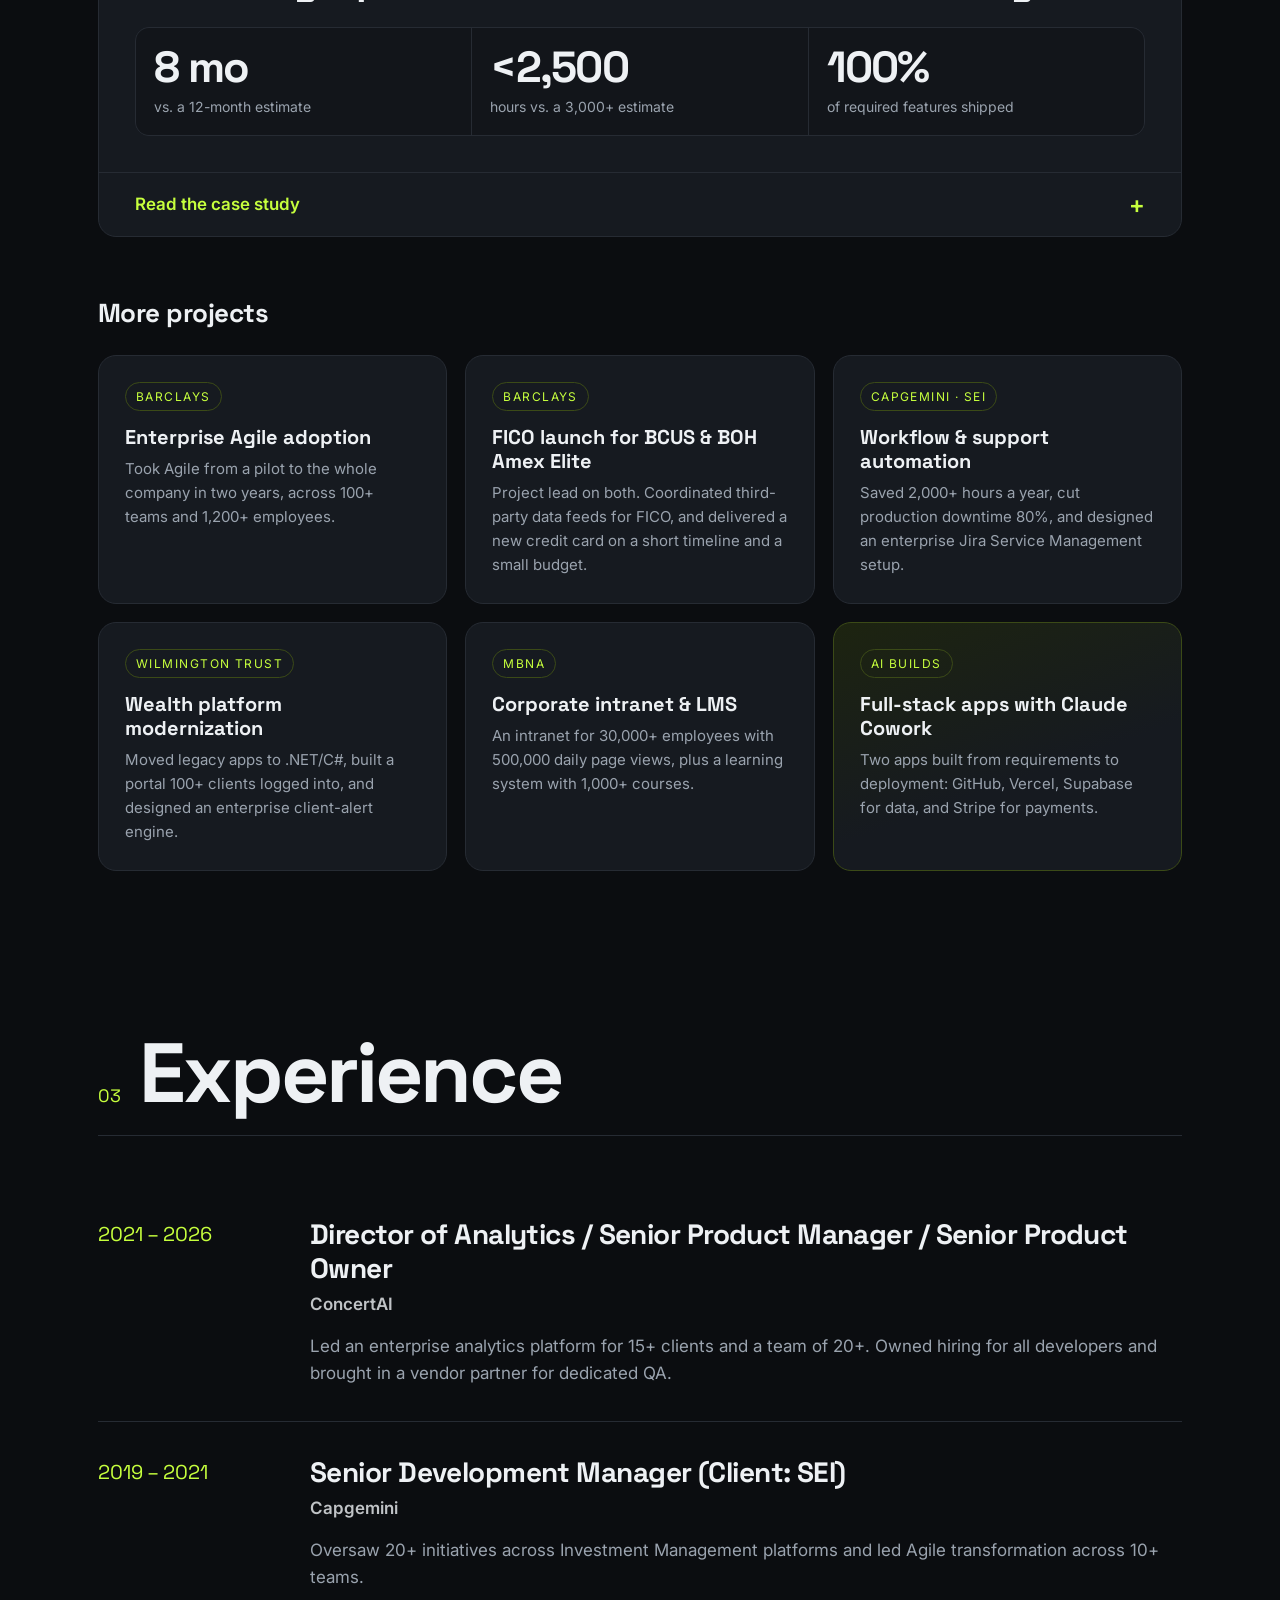
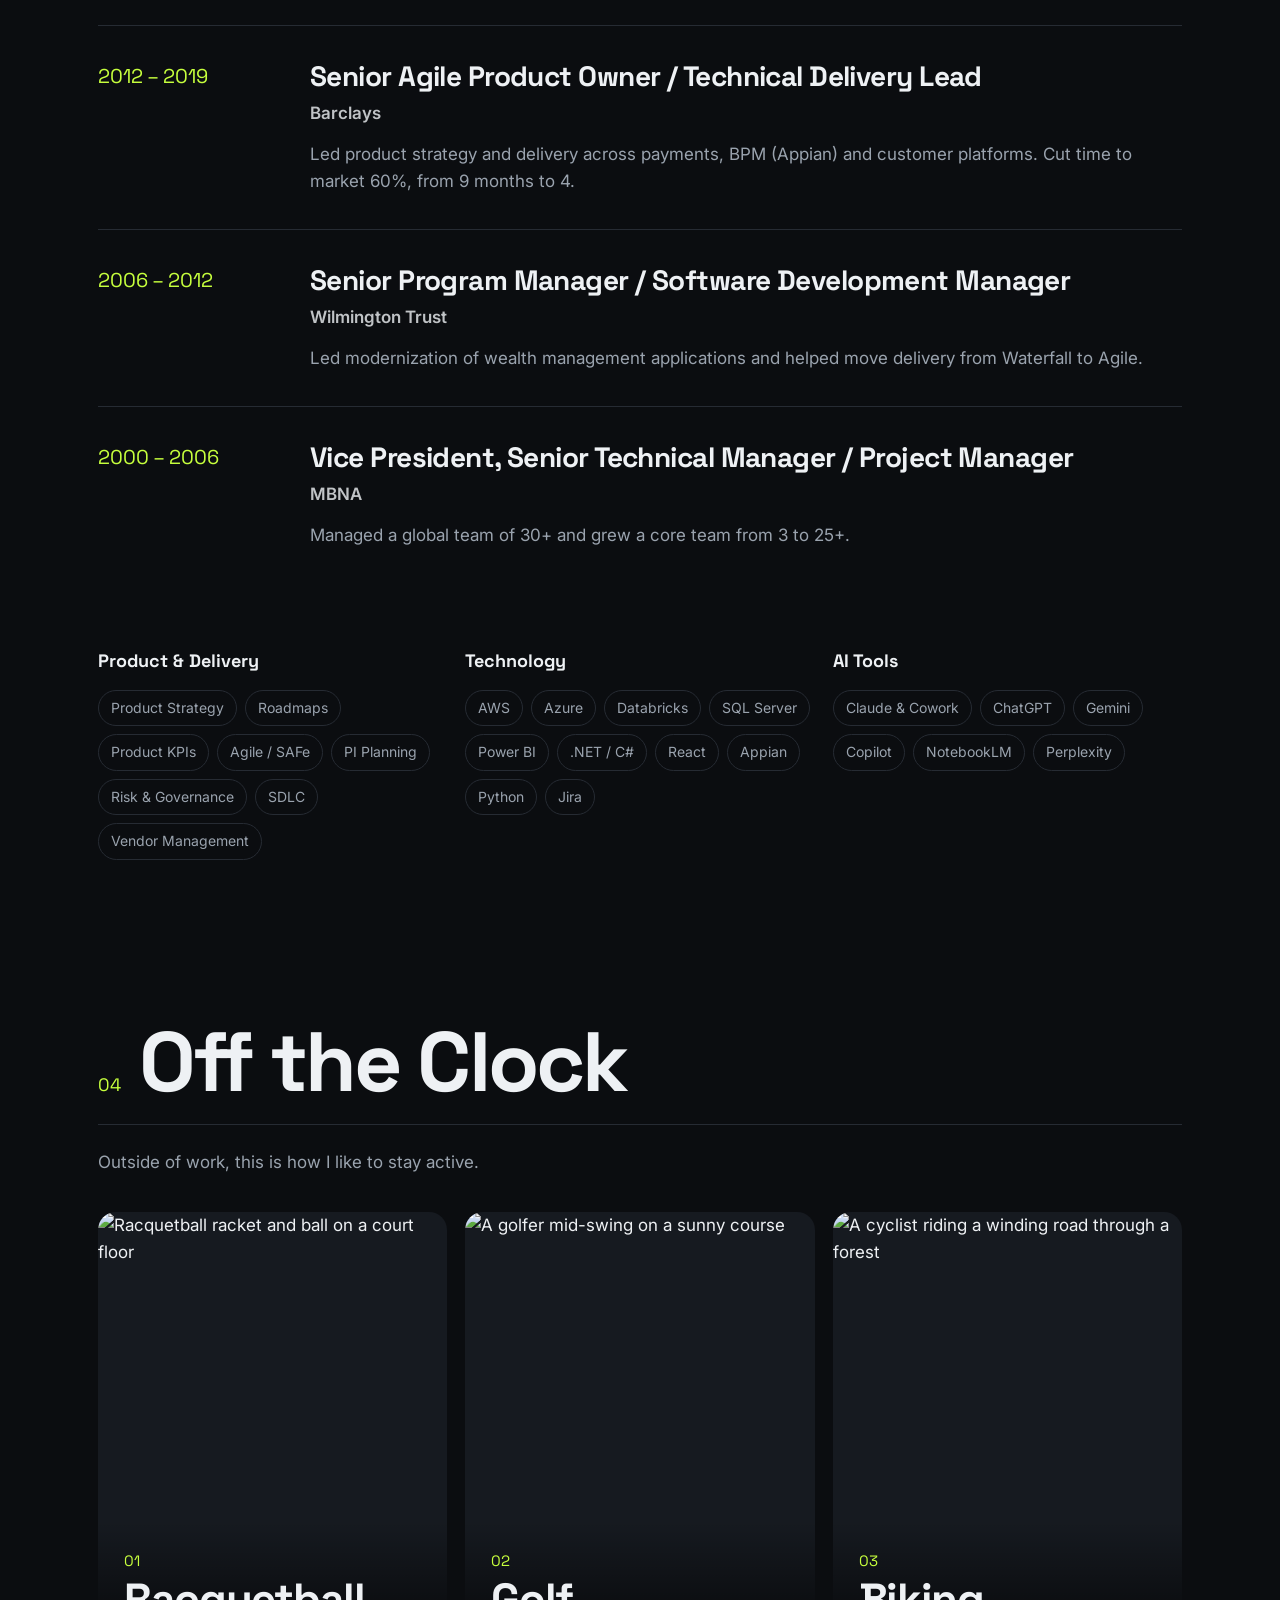
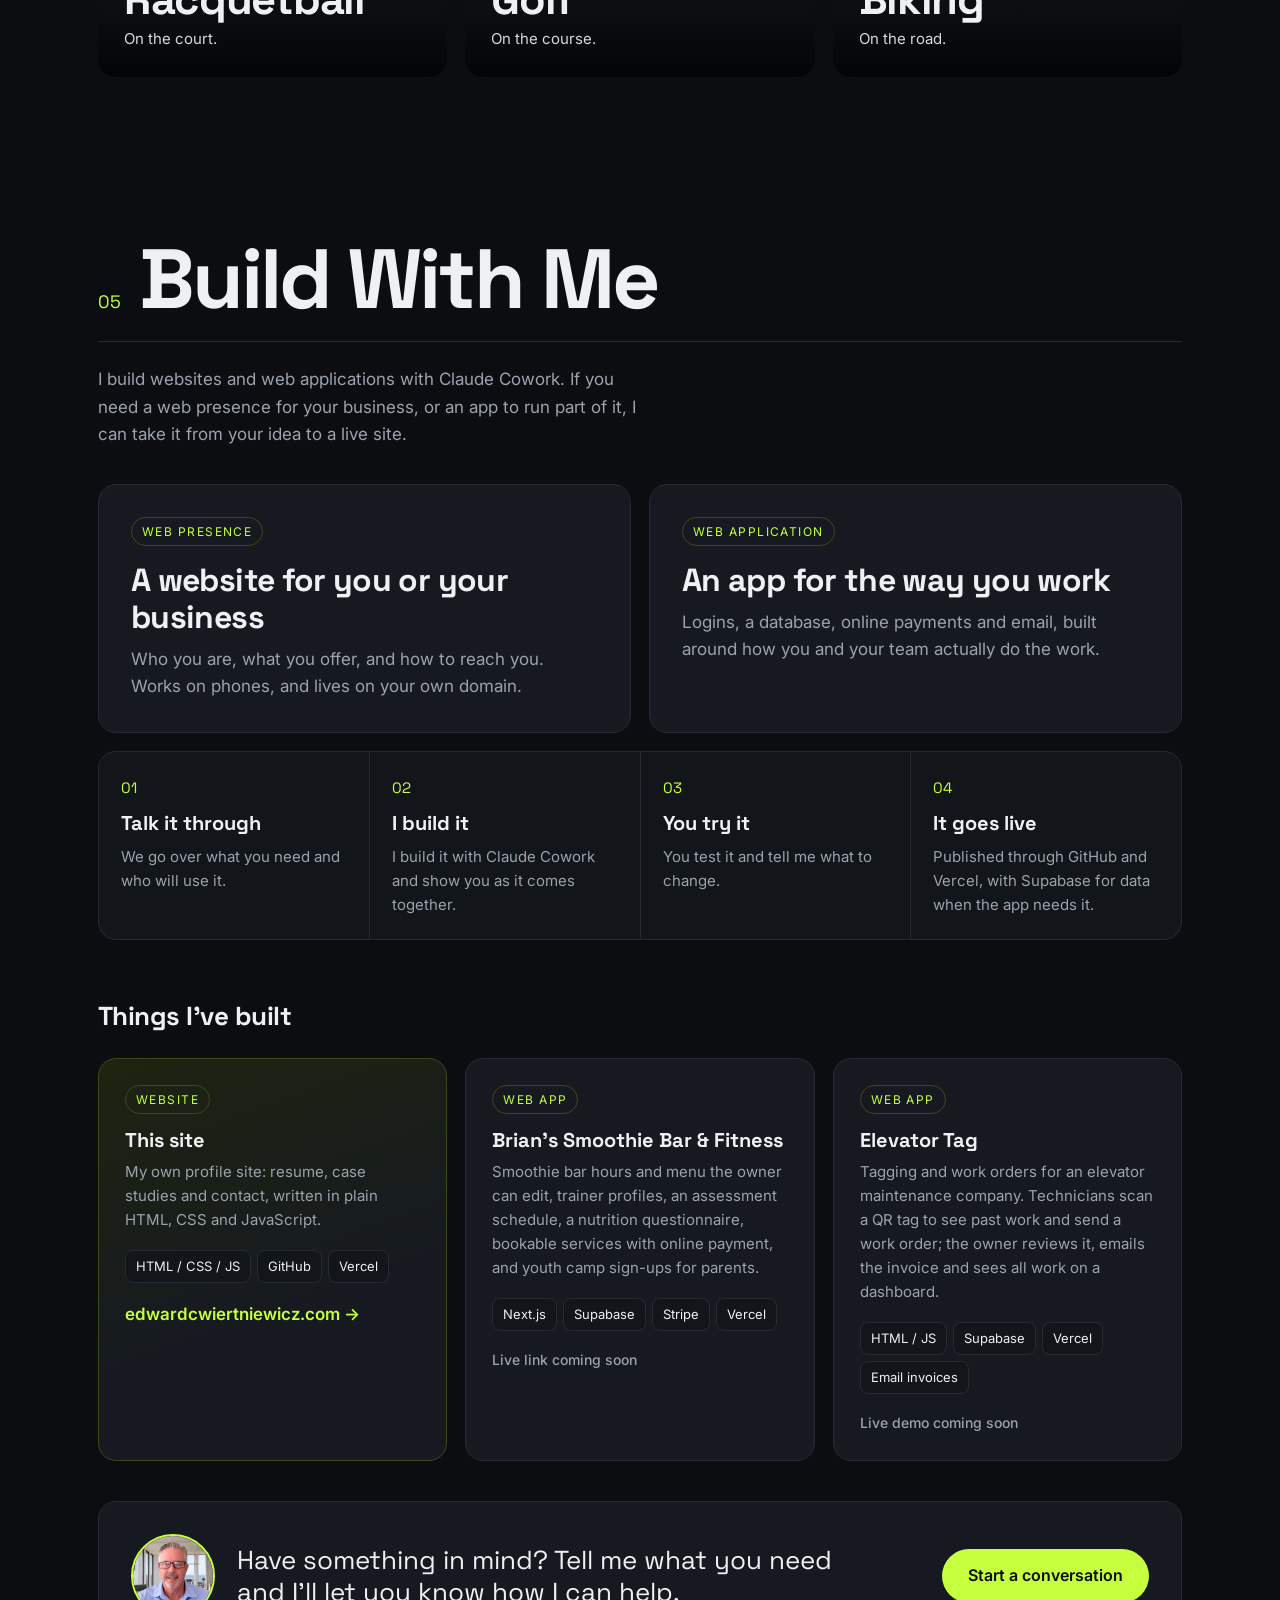
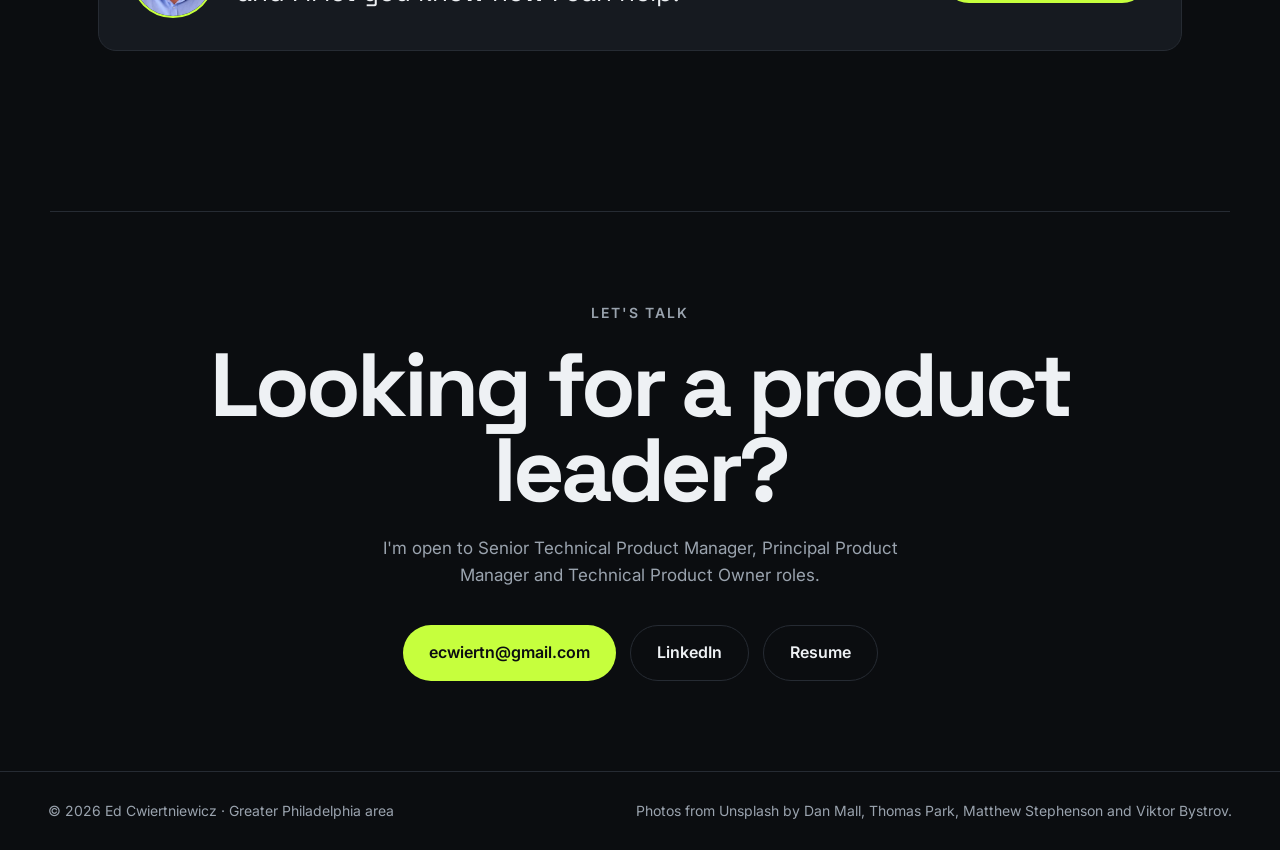
==== commit 6c7c1fe1: "Add files via upload" ====
--- a/index.html
+++ b/index.html
@@ -37,6 +37,7 @@
   <section class="hero">
     <div class="hero-bg" aria-hidden="true"></div>
     <div class="hero-inner">
+      <img class="hero-photo" src="images/edward_profile_250x250.jpg" alt="Ed Cwiertniewicz" width="250" height="250">
       <h1>Ed<br>Cwiertniewicz<span class="dot">.</span></h1>
       <p class="hero-role">Senior Technical Product Manager · Greater Philadelphia area</p>
       <div class="hero-actions">
@@ -378,7 +379,10 @@
     </div>
 
     <div class="build-cta">
-      <p>Have something in mind? Tell me what you need and I'll let you know how I can help.</p>
+      <div class="build-me">
+        <img class="build-photo" src="images/edward_profile_250x250.jpg" alt="Ed Cwiertniewicz" width="250" height="250" loading="lazy">
+        <p>Have something in mind? Tell me what you need and I'll let you know how I can help.</p>
+      </div>
       <a class="btn primary" href="mailto:ecwiertn@gmail.com?subject=Website%20or%20web%20app%20project">Start a conversation</a>
     </div>
   </section>
--- a/styles.css
+++ b/styles.css
@@ -221,6 +221,12 @@
 @media (max-width: 1000px) { .steps { grid-template-columns: repeat(2, 1fr); } }
 @media (max-width: 760px) { .offer-grid, .steps { grid-template-columns: 1fr; } }
 
+/* PROFILE PHOTO */
+.hero-photo { width: clamp(112px, 14vw, 150px); height: auto; aspect-ratio: 1; object-fit: cover; border-radius: 50%; margin: 0 auto 28px; border: 3px solid var(--accent); box-shadow: 0 10px 40px rgba(0,0,0,.45); }
+.build-me { display: flex; align-items: center; gap: 22px; }
+.build-photo { width: 84px; height: 84px; flex: none; object-fit: cover; border-radius: 50%; border: 2px solid var(--accent); }
+@media (max-width: 760px) { .build-me { flex-direction: column; align-items: flex-start; gap: 16px; } .build-photo { width: 72px; height: 72px; } }
+
 /* REVEAL */
 .reveal { opacity: 0; transform: translateY(24px); transition: opacity .7s ease, transform .7s ease; }
 .reveal.in { opacity: 1; transform: none; }
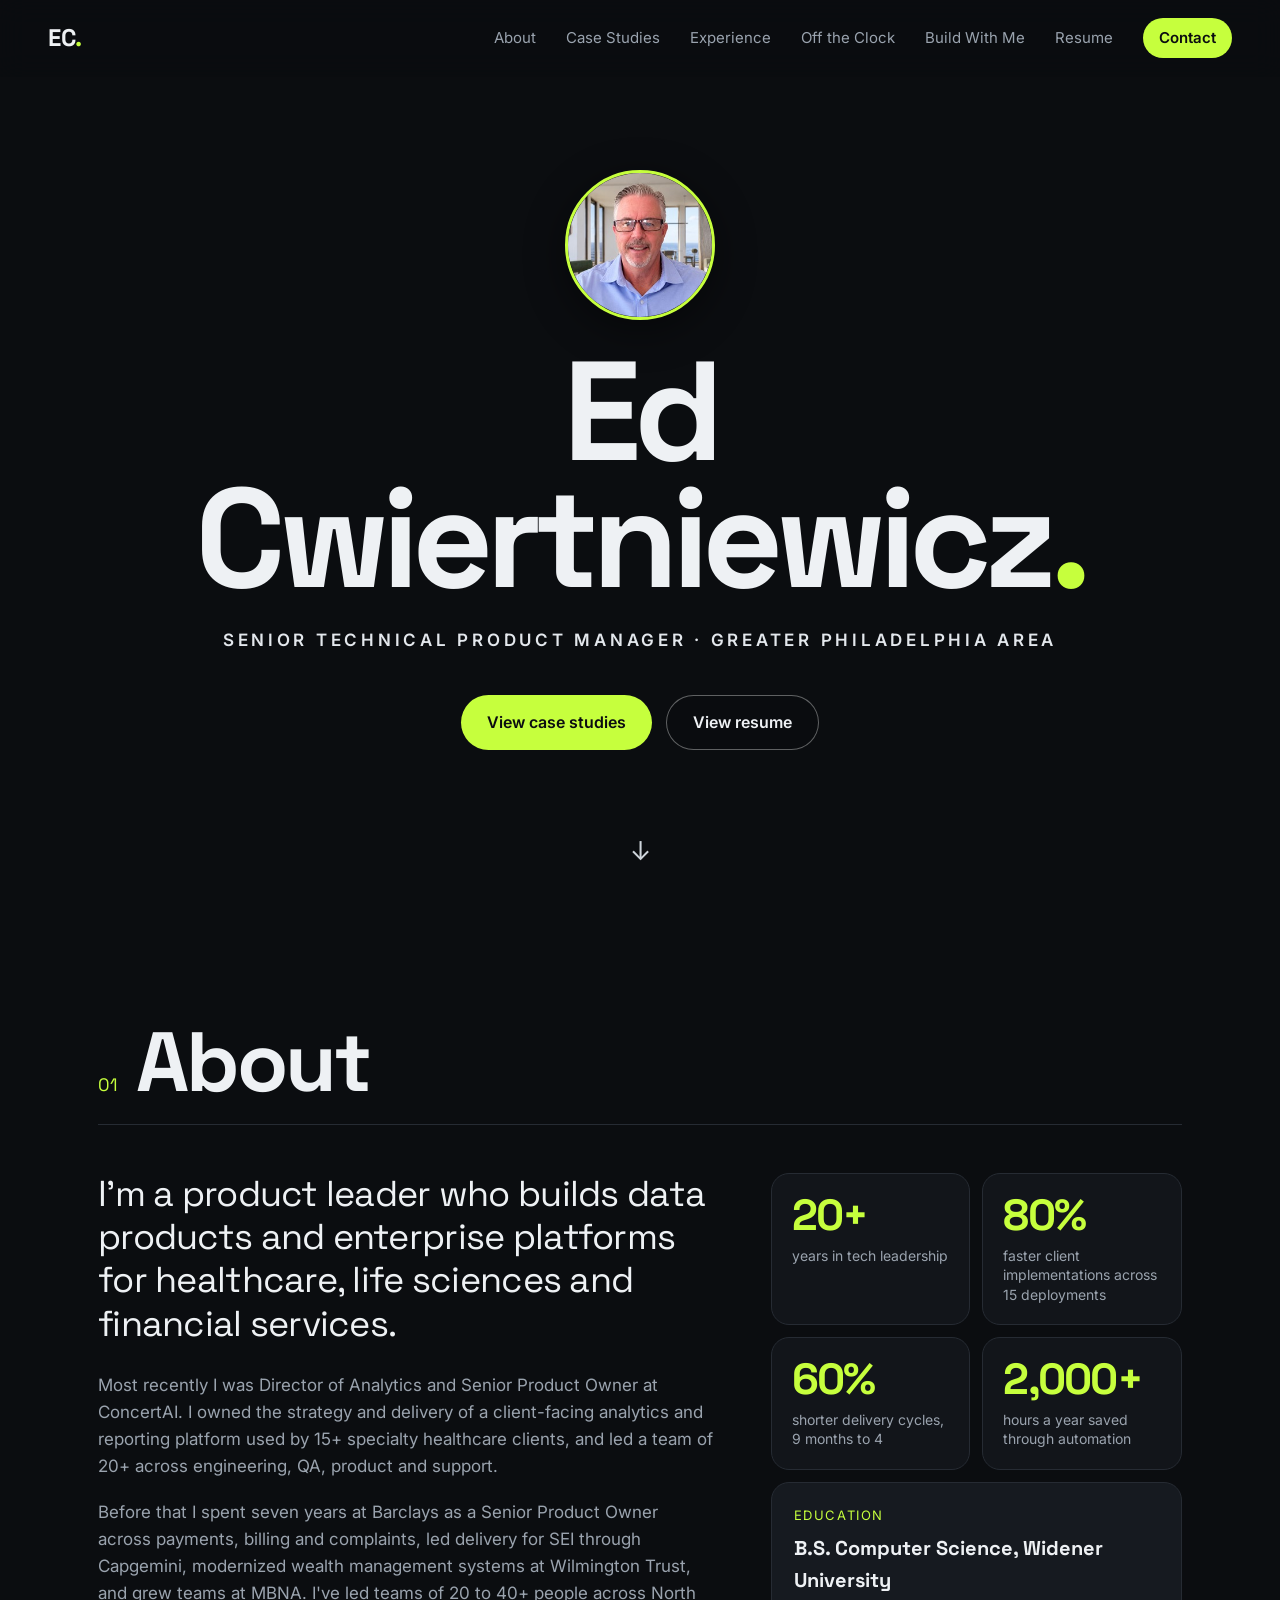
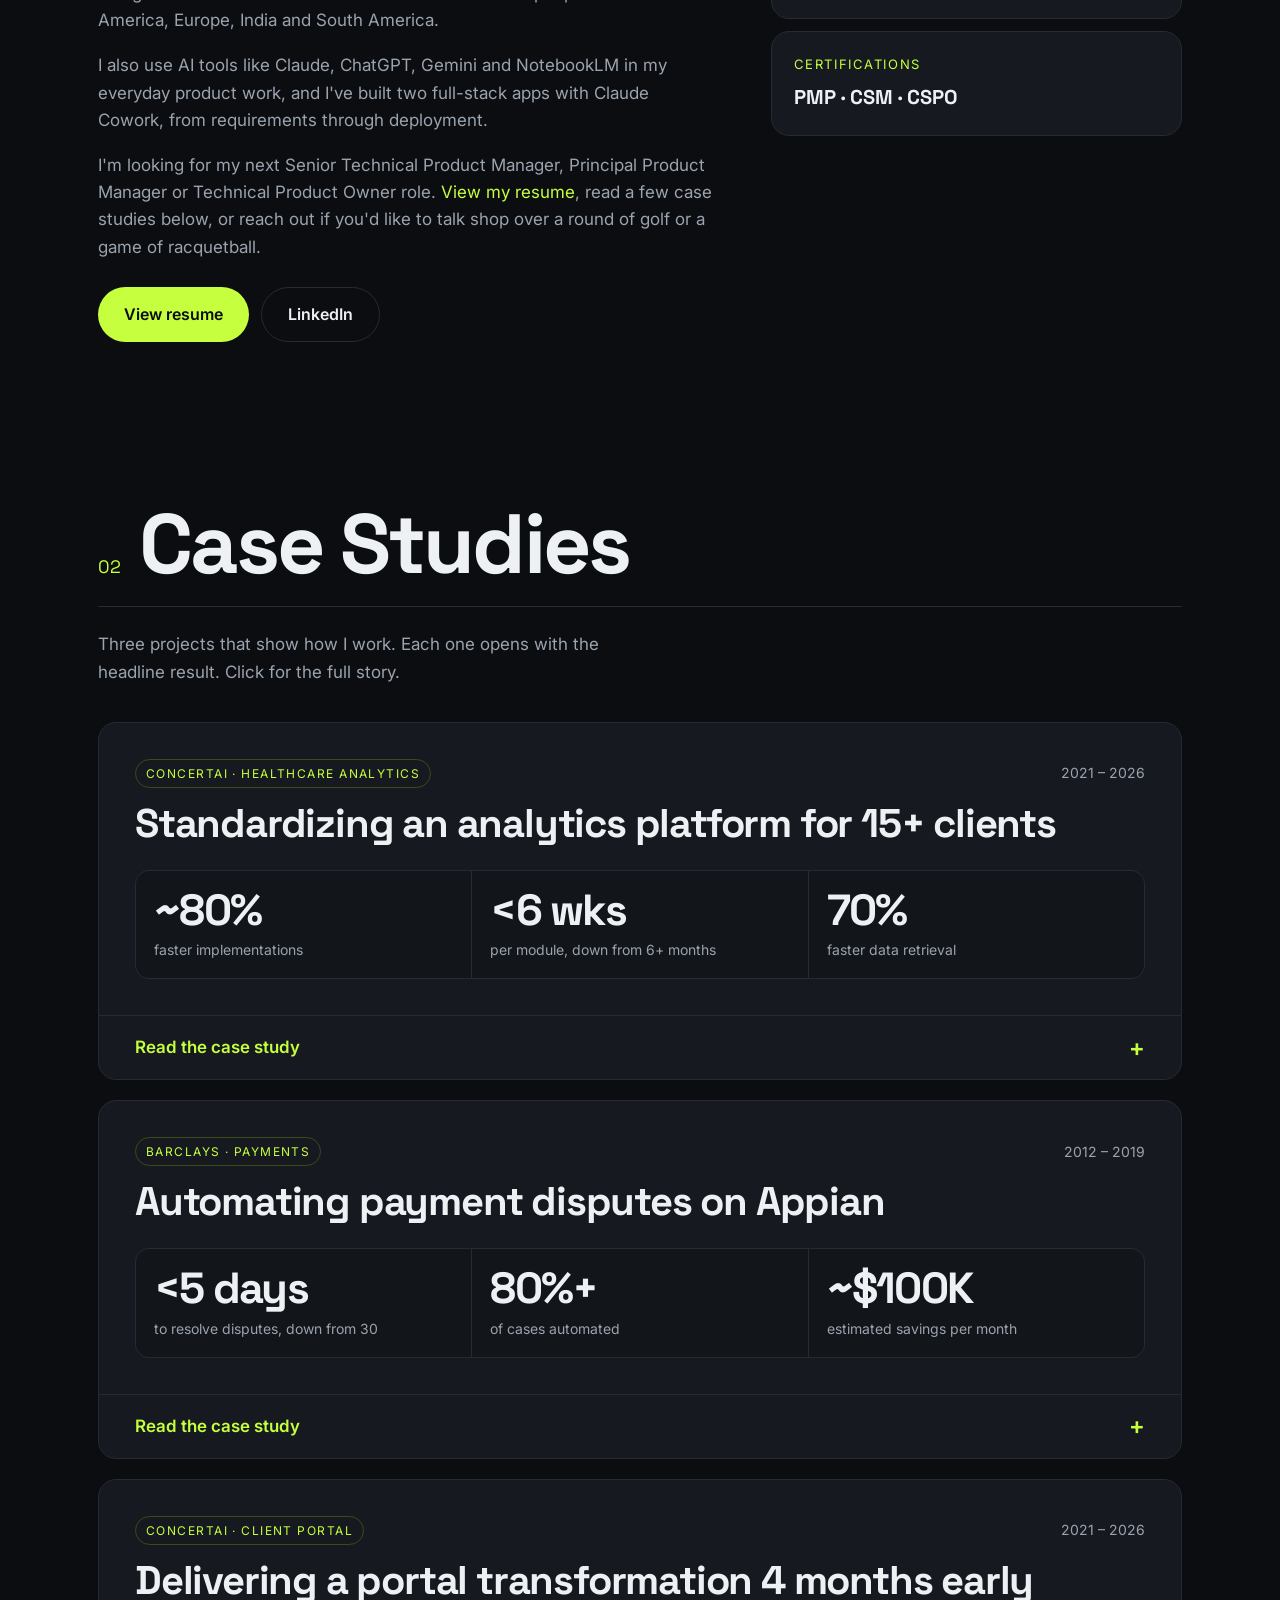
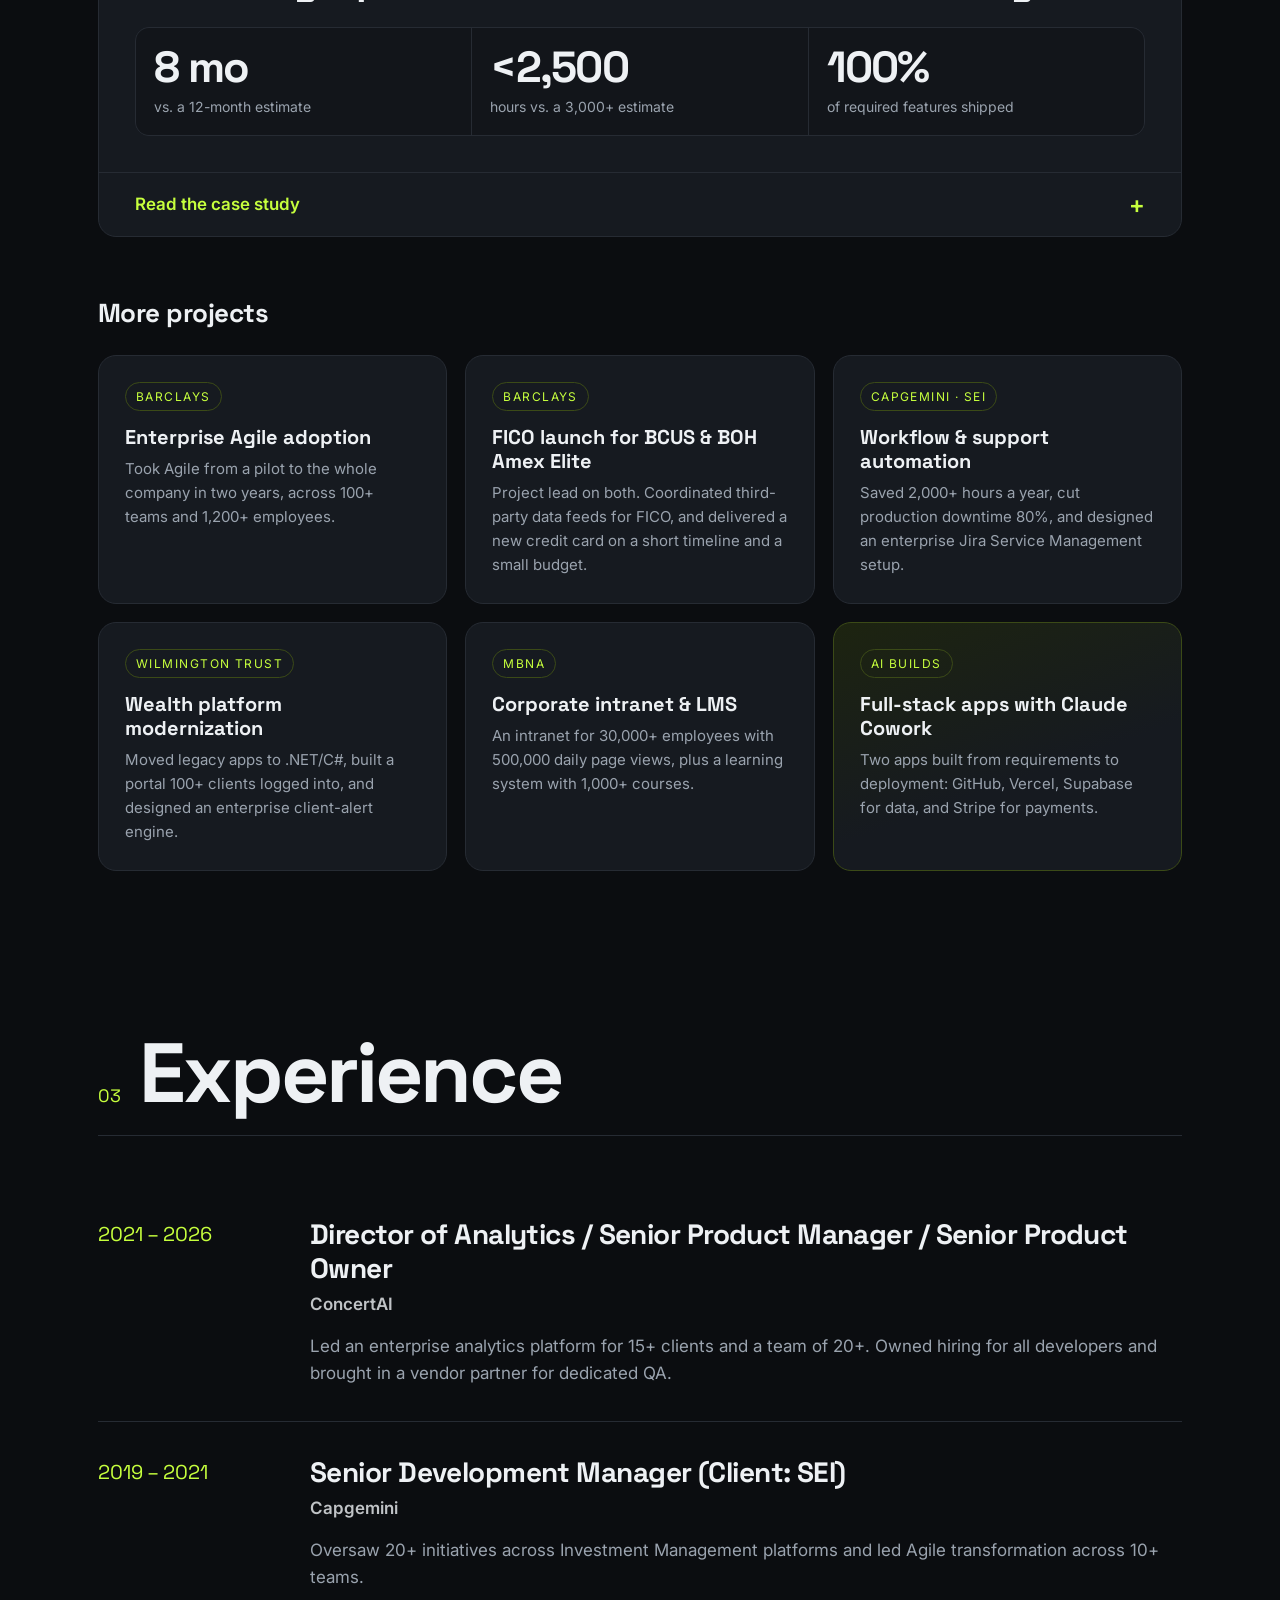
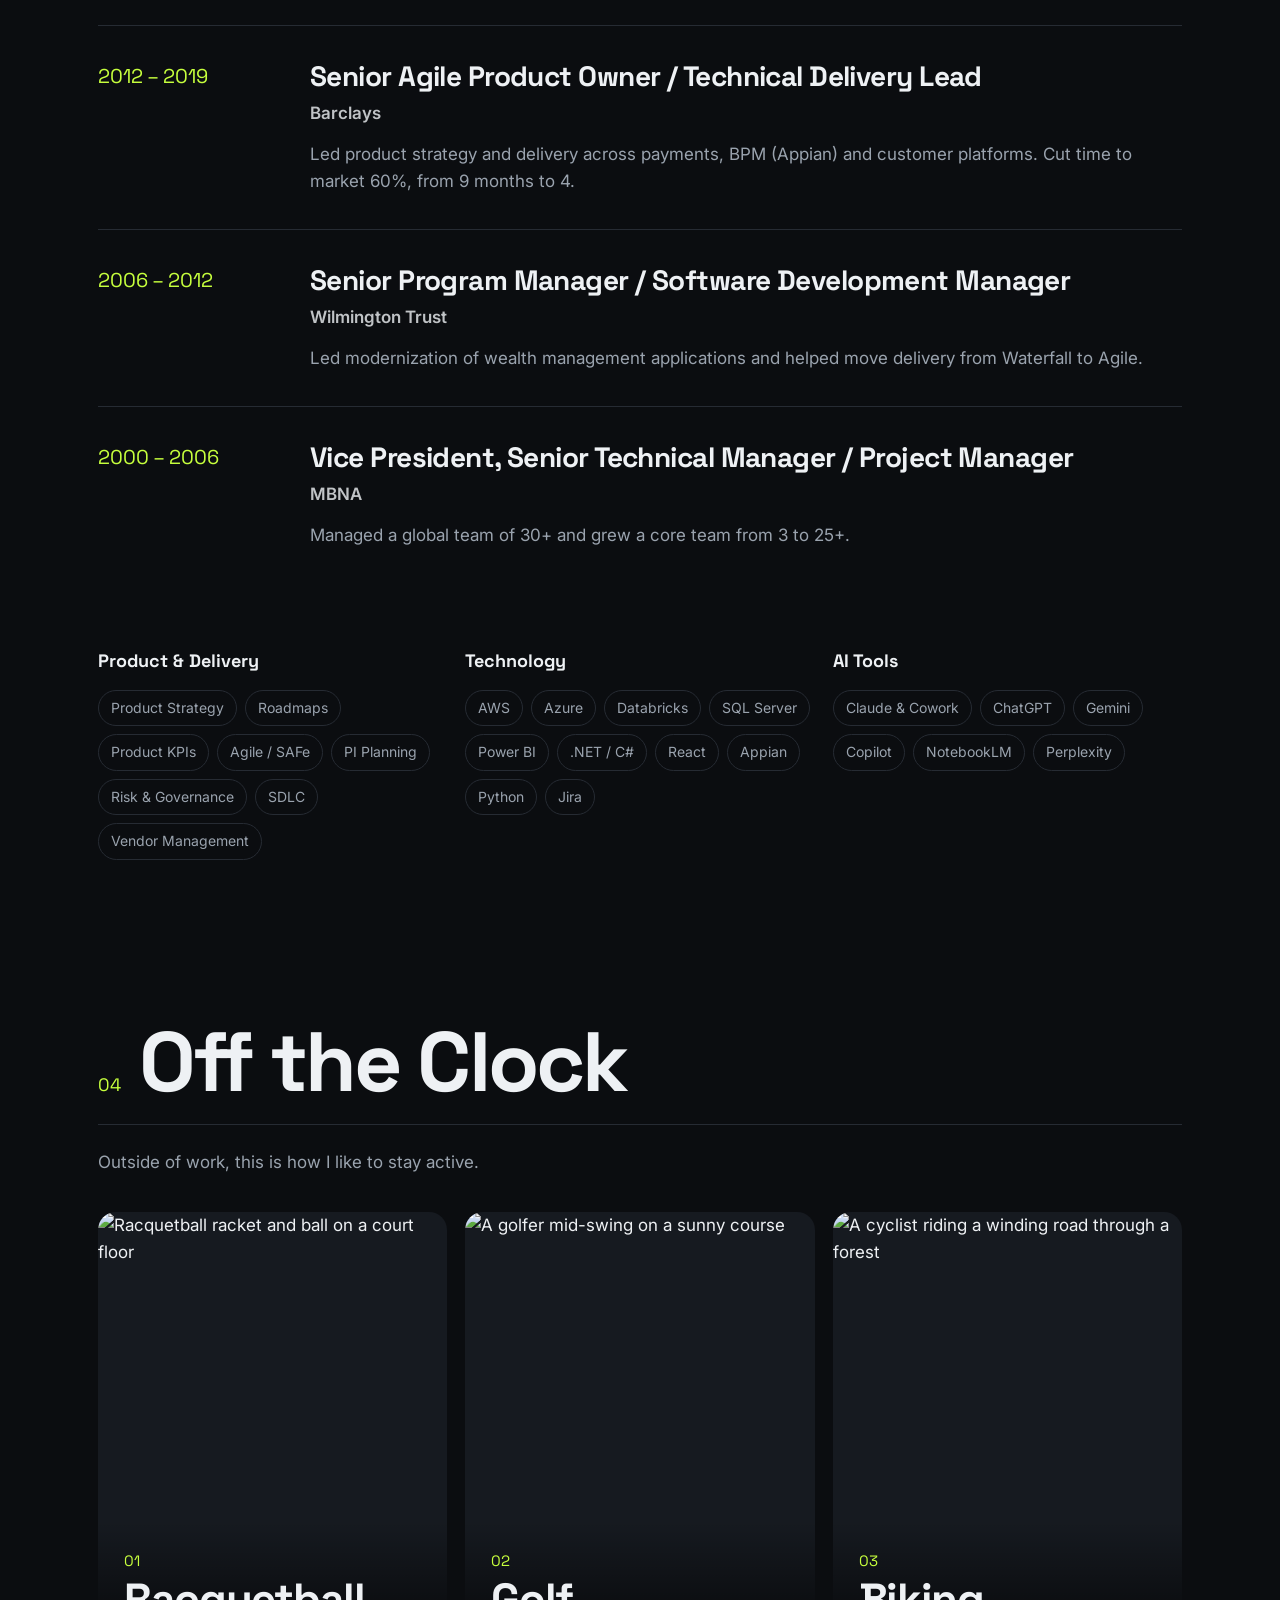
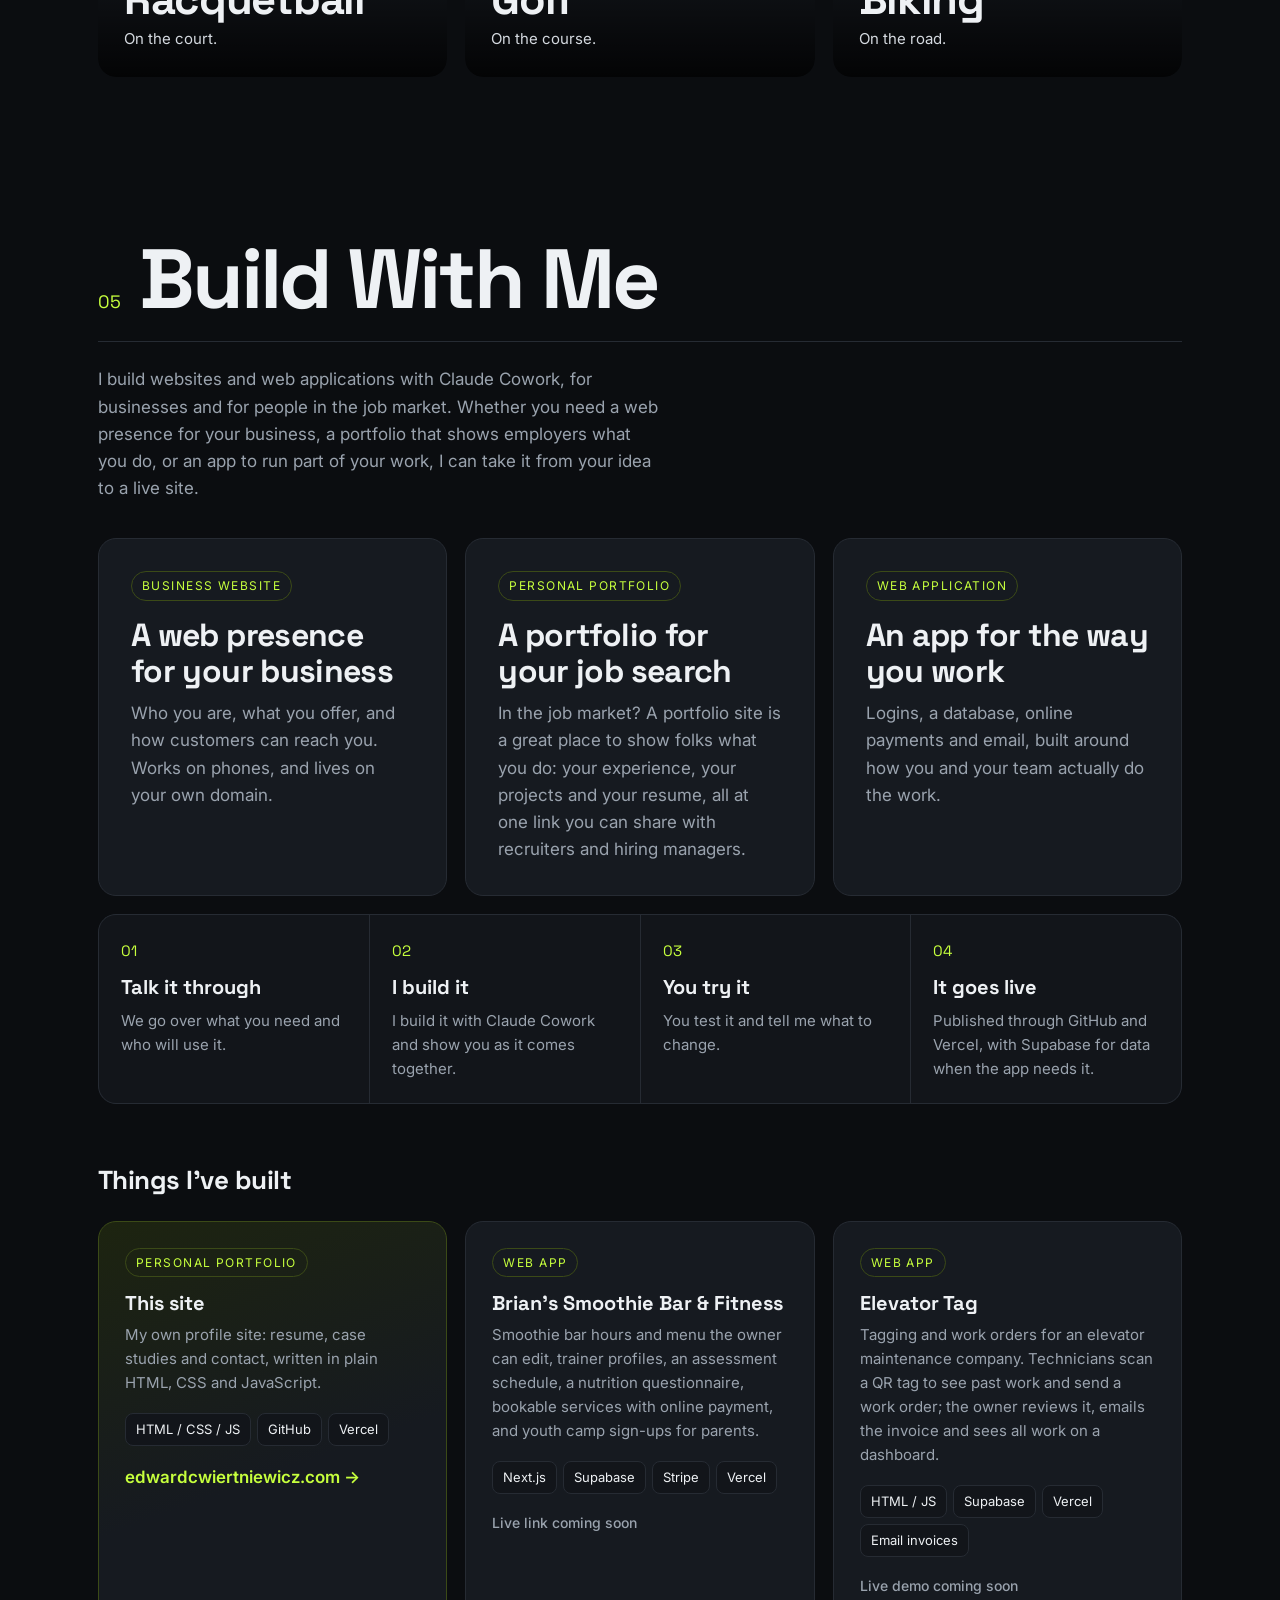
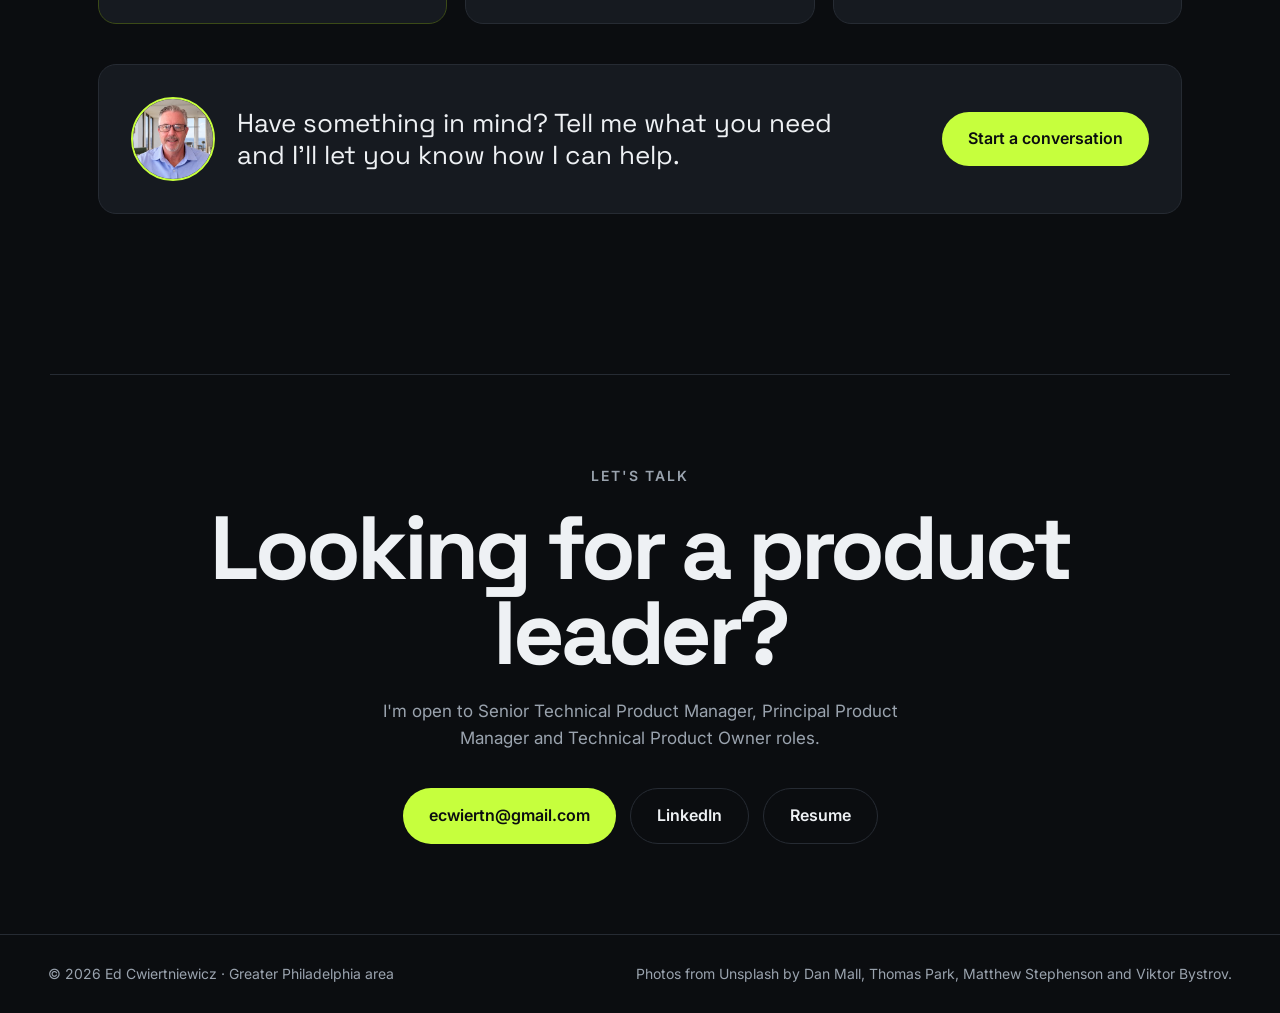
==== commit 3b4cad62: "Add files via upload" ====
--- a/index.html
+++ b/index.html
@@ -329,13 +329,18 @@
       <span class="num">05</span>
       <h2>Build With Me</h2>
     </div>
-    <p class="section-intro">I build websites and web applications with Claude Cowork. If you need a web presence for your business, or an app to run part of it, I can take it from your idea to a live site.</p>
+    <p class="section-intro">I build websites and web applications with Claude Cowork, for businesses and for people in the job market. Whether you need a web presence for your business, a portfolio that shows employers what you do, or an app to run part of your work, I can take it from your idea to a live site.</p>
 
     <div class="offer-grid">
       <article class="offer">
-        <span class="tag">Web presence</span>
-        <h3>A website for you or your business</h3>
-        <p>Who you are, what you offer, and how to reach you. Works on phones, and lives on your own domain.</p>
+        <span class="tag">Business website</span>
+        <h3>A web presence for your business</h3>
+        <p>Who you are, what you offer, and how customers can reach you. Works on phones, and lives on your own domain.</p>
+      </article>
+      <article class="offer">
+        <span class="tag">Personal portfolio</span>
+        <h3>A portfolio for your job search</h3>
+        <p>In the job market? A portfolio site is a great place to show folks what you do: your experience, your projects and your resume, all at one link you can share with recruiters and hiring managers.</p>
       </article>
       <article class="offer">
         <span class="tag">Web application</span>
@@ -354,7 +359,7 @@
     <h3 class="sub-head">Things I've built</h3>
     <div class="projects builds">
       <article class="project featured">
-        <span class="tag">Website</span>
+        <span class="tag">Personal portfolio</span>
         <h4>This site</h4>
         <p>My own profile site: resume, case studies and contact, written in plain HTML, CSS and JavaScript.</p>
         <ul class="p-facts"><li>HTML / CSS / JS</li><li>GitHub</li><li>Vercel</li></ul>
--- a/styles.css
+++ b/styles.css
@@ -202,7 +202,7 @@
 .footer { border-top: 1px solid var(--line); padding: 28px clamp(16px, 4vw, 48px); display: flex; justify-content: space-between; flex-wrap: wrap; gap: 10px; color: var(--muted); font-size: 14px; }
 
 /* BUILD WITH ME */
-.offer-grid { display: grid; grid-template-columns: repeat(2, 1fr); gap: 18px; }
+.offer-grid { display: grid; grid-template-columns: repeat(3, 1fr); gap: 18px; }
 .offer { background: var(--card); border: 1px solid var(--line); border-radius: var(--radius); padding: clamp(22px, 3vw, 32px); }
 .offer .tag { display: inline-block; }
 .offer h3 { font-family: var(--display); font-size: clamp(24px, 2.6vw, 32px); line-height: 1.15; letter-spacing: -.02em; margin: 16px 0 10px; }
@@ -218,7 +218,7 @@
 .build-link.soon { color: var(--muted); font-weight: 500; font-size: 14px; }
 .build-cta { margin-top: 40px; display: flex; flex-wrap: wrap; align-items: center; justify-content: space-between; gap: 18px; background: var(--card); border: 1px solid var(--line); border-radius: var(--radius); padding: clamp(22px, 3vw, 32px); }
 .build-cta p { color: var(--text); font-family: var(--display); font-size: clamp(20px, 2.2vw, 26px); line-height: 1.25; max-width: 640px; }
-@media (max-width: 1000px) { .steps { grid-template-columns: repeat(2, 1fr); } }
+@media (max-width: 1000px) { .steps { grid-template-columns: repeat(2, 1fr); } .offer-grid { grid-template-columns: 1fr; } }
 @media (max-width: 760px) { .offer-grid, .steps { grid-template-columns: 1fr; } }
 
 /* PROFILE PHOTO */
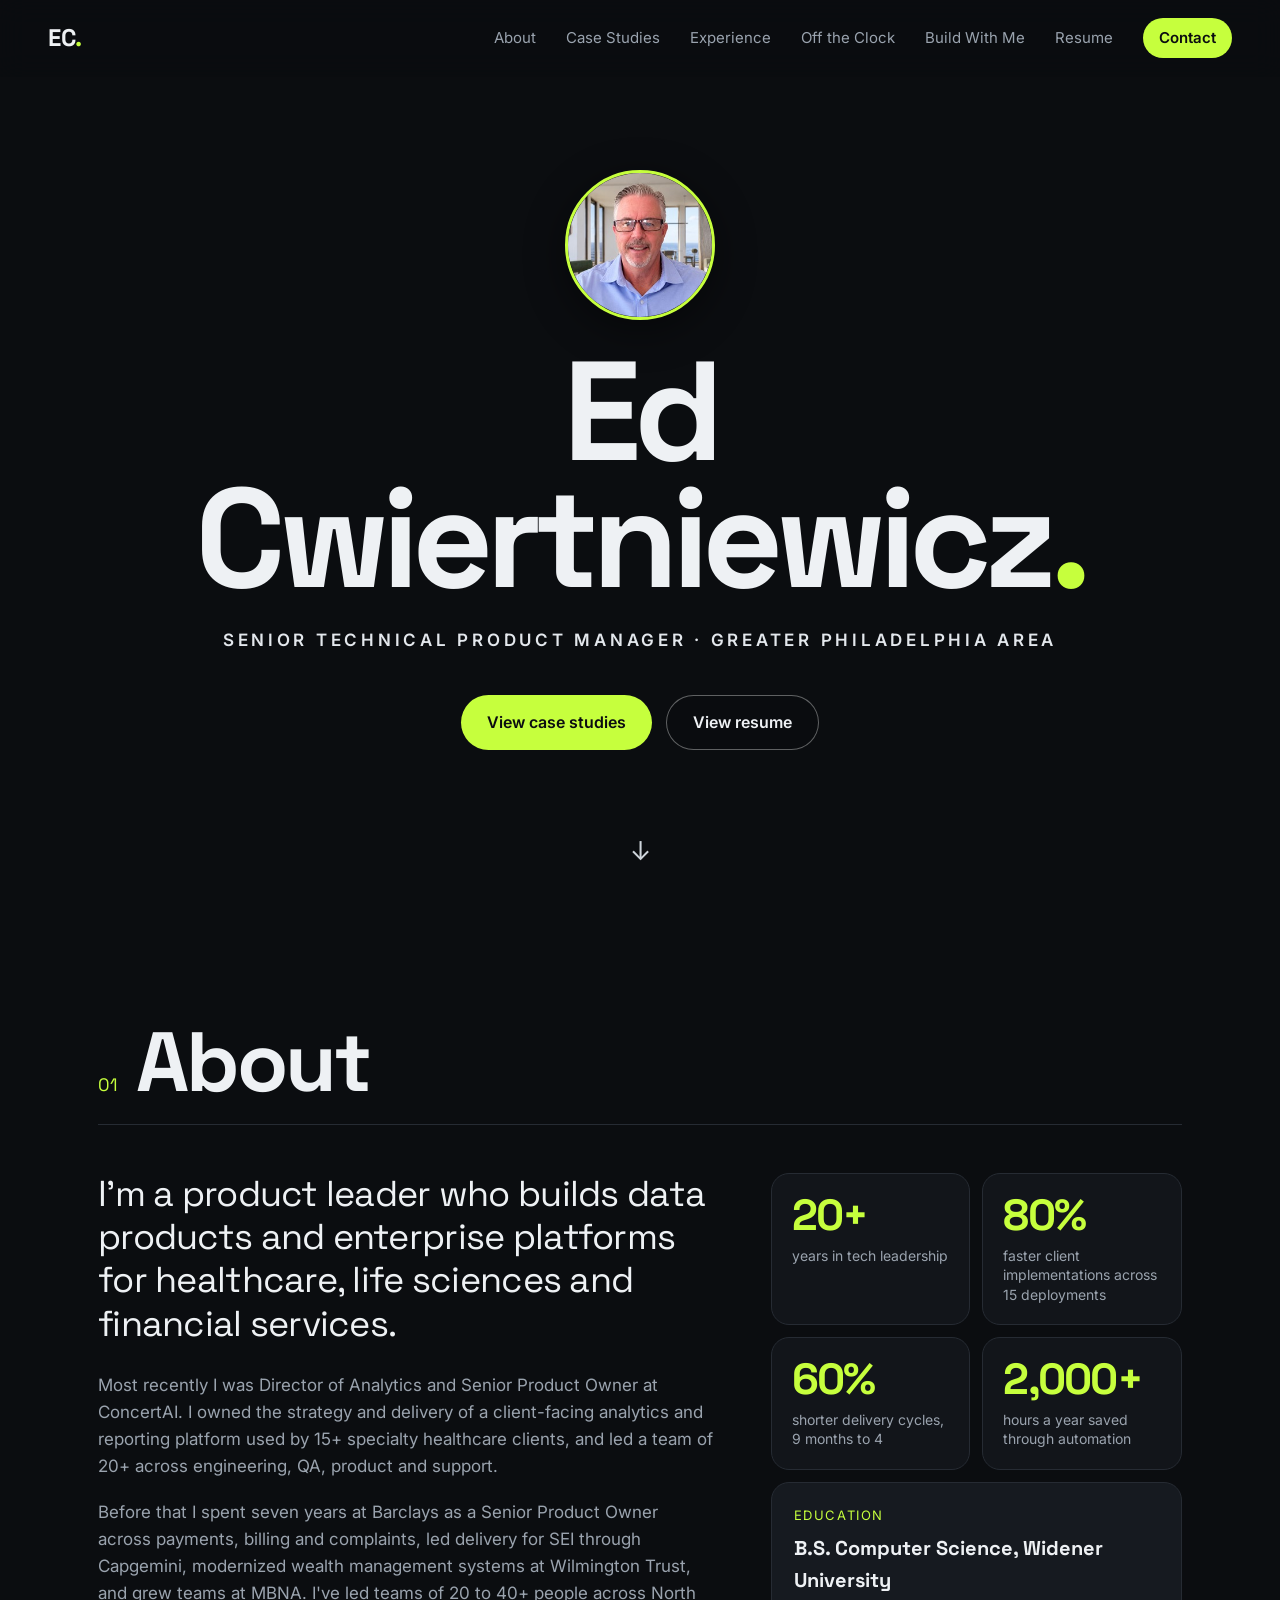
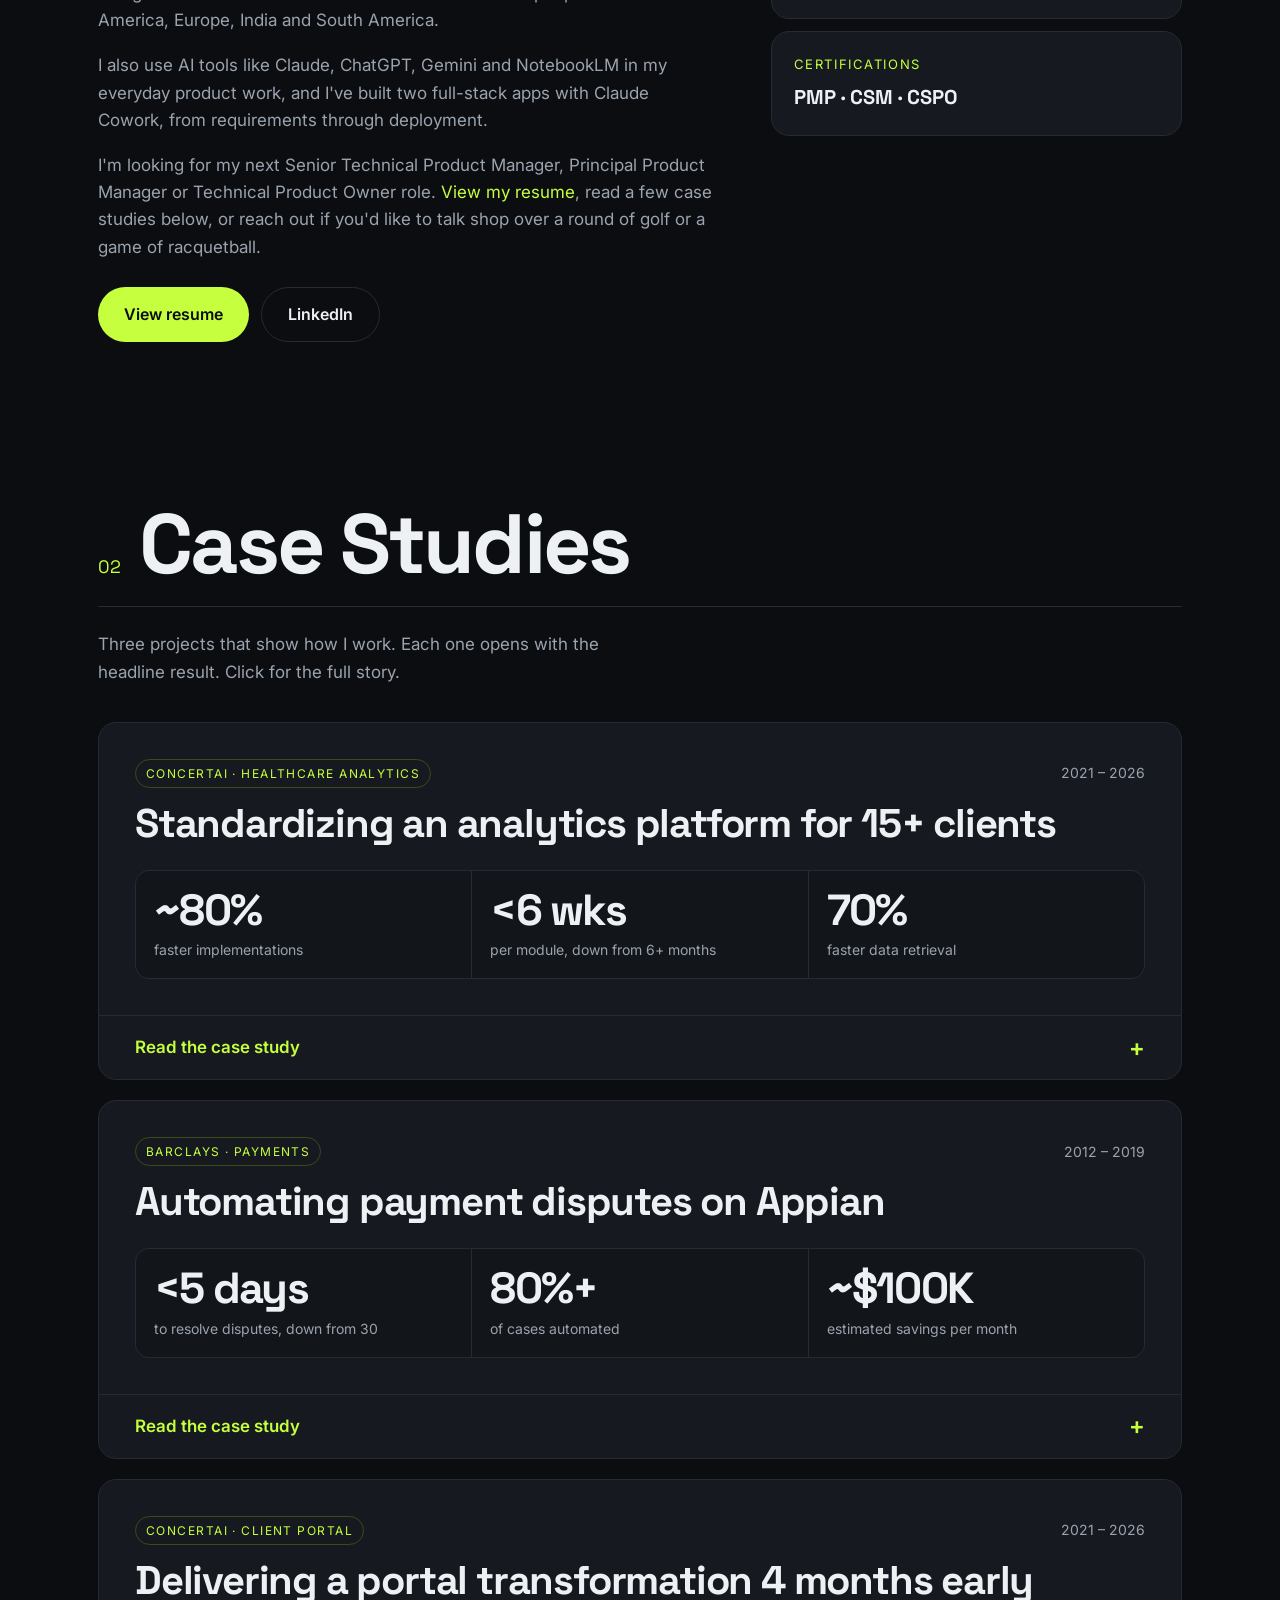
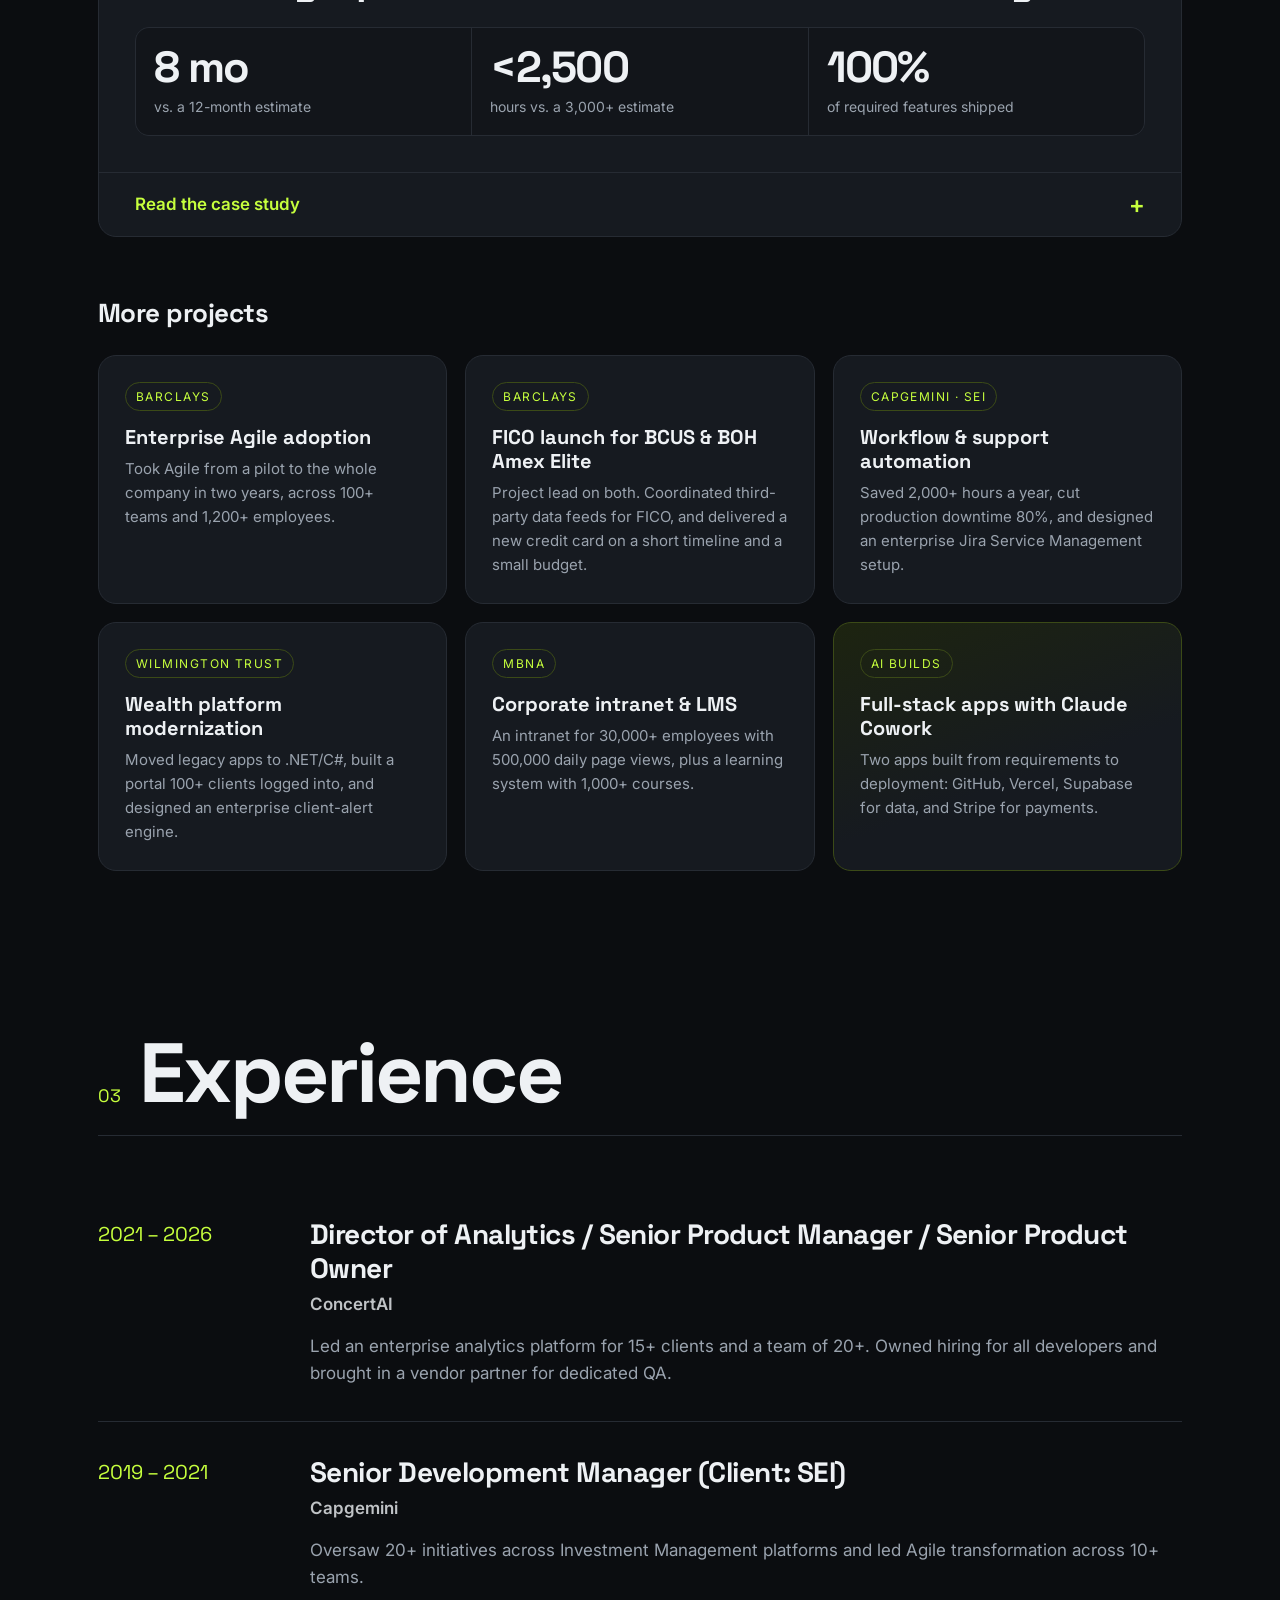
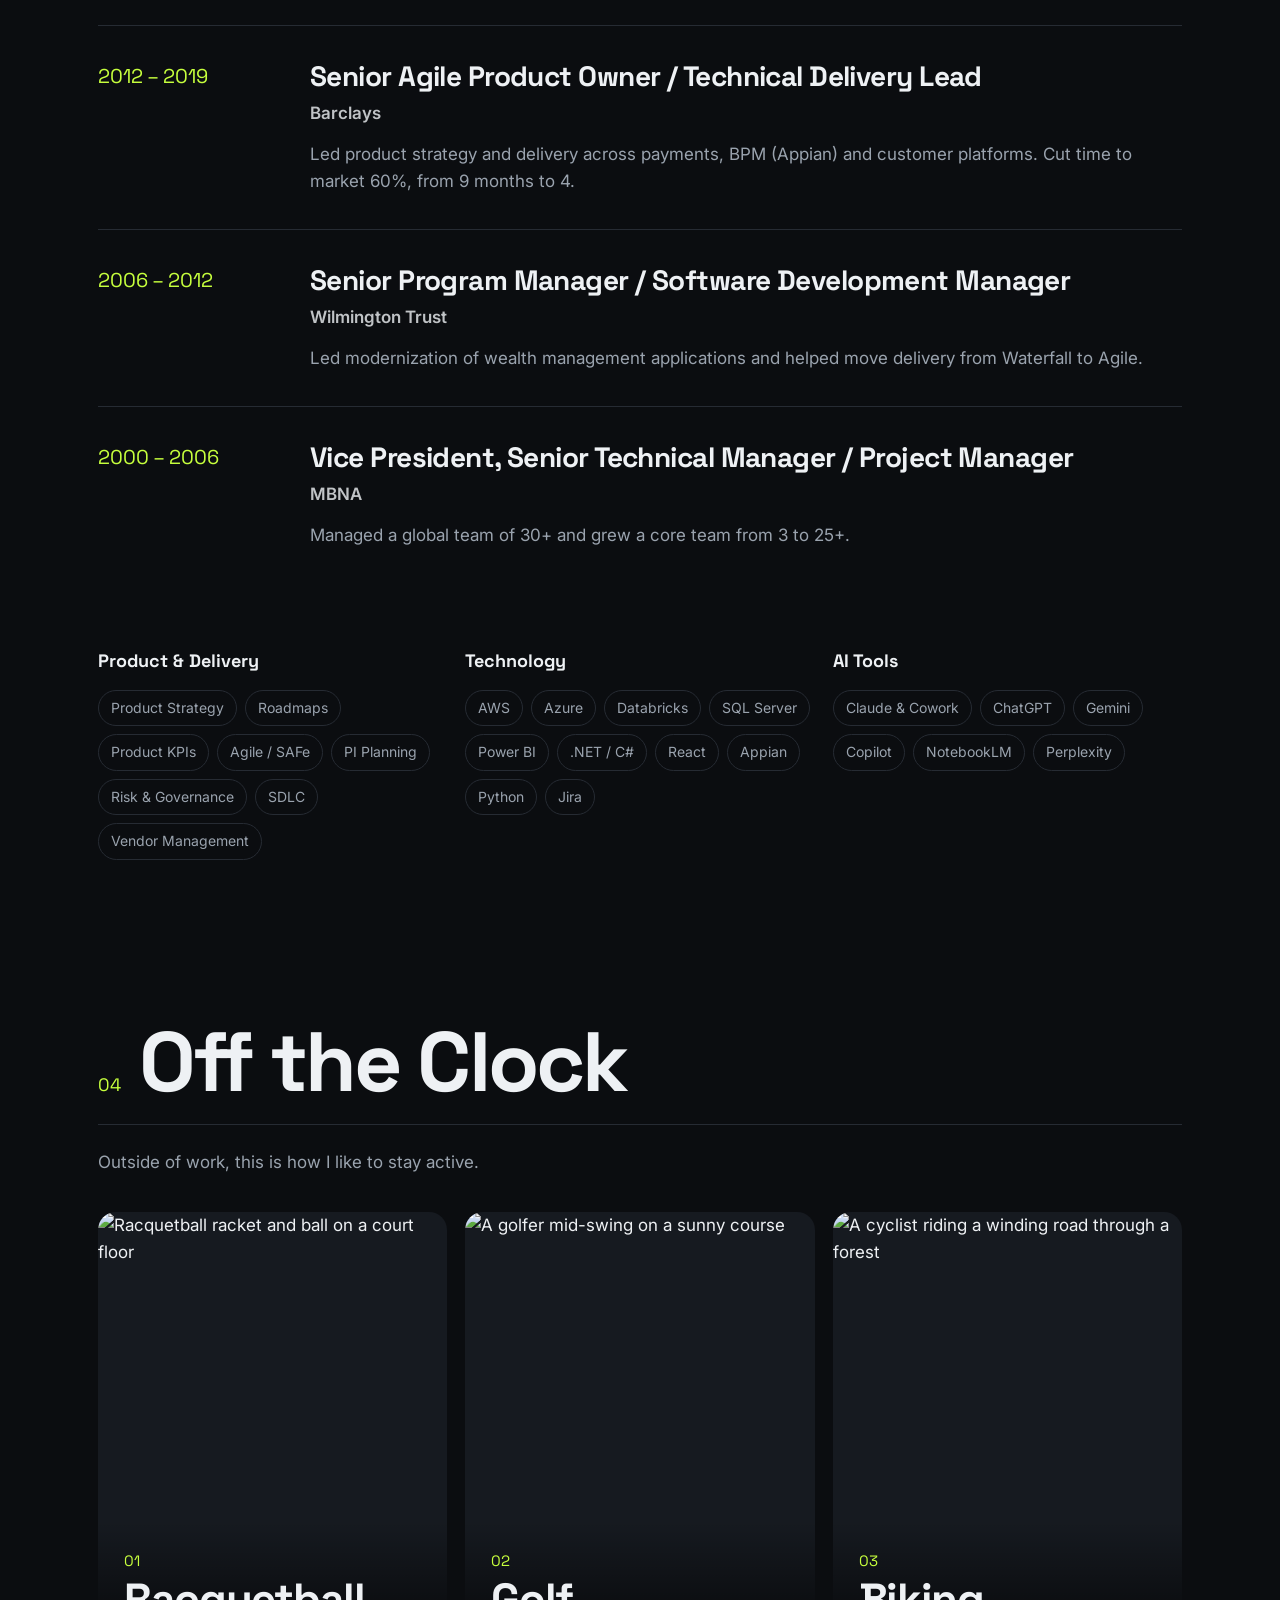
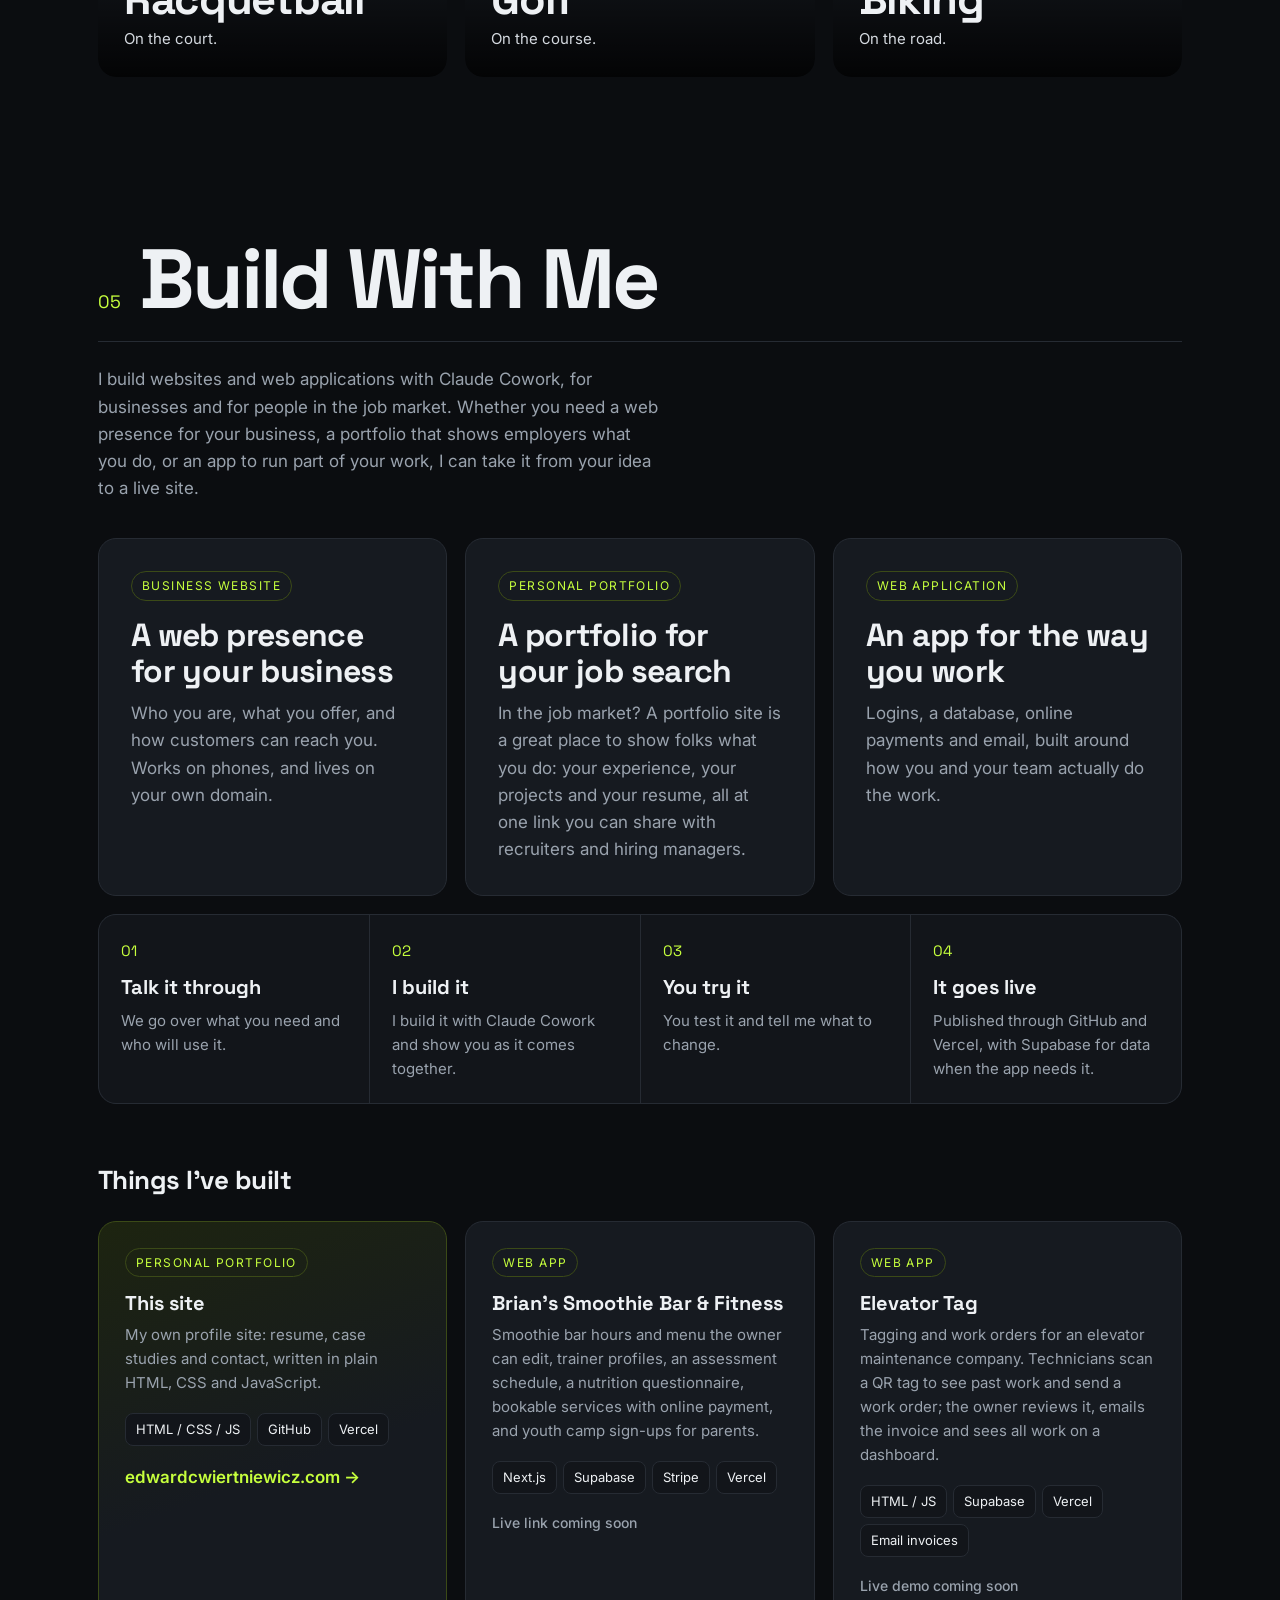
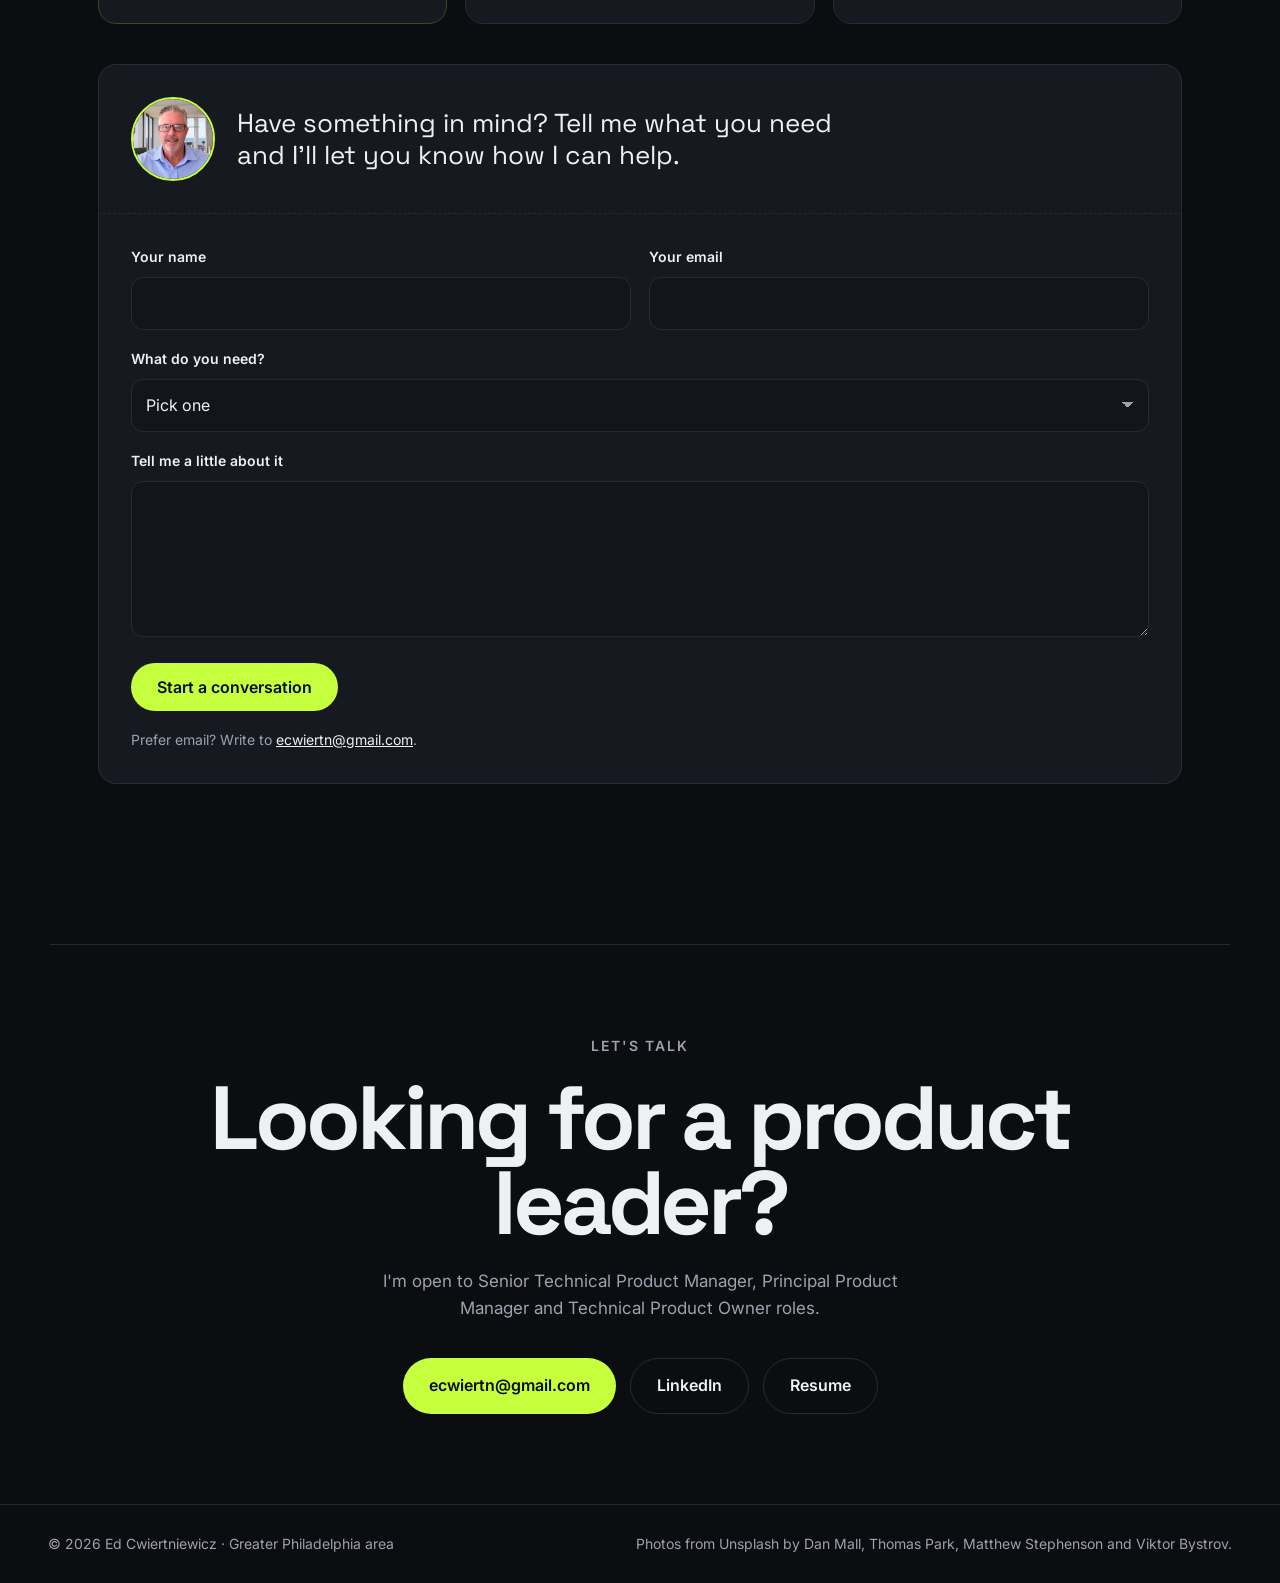
==== commit f97eab11: "Add files via upload" ====
--- a/index.html
+++ b/index.html
@@ -388,8 +388,43 @@
         <img class="build-photo" src="images/edward_profile_250x250.jpg" alt="Ed Cwiertniewicz" width="250" height="250" loading="lazy">
         <p>Have something in mind? Tell me what you need and I'll let you know how I can help.</p>
       </div>
-      <a class="btn primary" href="mailto:ecwiertn@gmail.com?subject=Website%20or%20web%20app%20project">Start a conversation</a>
-    </div>
+    </div>
+
+    <!-- START A CONVERSATION: sent through Web3Forms (web3forms.com), which emails each message to Ed -->
+    <form class="build-form" id="build-form" action="https://api.web3forms.com/submit" method="POST">
+      <!-- Paste your Web3Forms access key below (it is safe to be public) -->
+      <input type="hidden" name="access_key" value="e4038ce4-caf0-4175-97a8-1cbaf86c705b">
+      <input type="hidden" name="subject" value="New website / web app inquiry from edwardcwiertniewicz.com">
+      <input type="hidden" name="from_name" value="edwardcwiertniewicz.com">
+
+      <div class="field">
+        <label for="bf-name">Your name</label>
+        <input id="bf-name" type="text" name="name" required autocomplete="name">
+      </div>
+      <div class="field">
+        <label for="bf-email">Your email</label>
+        <input id="bf-email" type="email" name="email" required autocomplete="email">
+      </div>
+      <div class="field full">
+        <label for="bf-type">What do you need?</label>
+        <select id="bf-type" name="project_type" required>
+          <option value="" disabled selected>Pick one</option>
+          <option>Business website</option>
+          <option>Personal portfolio for my job search</option>
+          <option>Web application</option>
+          <option>Not sure yet</option>
+        </select>
+      </div>
+      <div class="field full">
+        <label for="bf-msg">Tell me a little about it</label>
+        <textarea id="bf-msg" name="message" rows="5" required></textarea>
+      </div>
+      <div class="form-foot full">
+        <button class="btn primary" type="submit">Start a conversation</button>
+        <p class="form-status" id="bf-status" role="status" aria-live="polite"></p>
+      </div>
+      <p class="form-alt full">Prefer email? Write to <a href="mailto:ecwiertn@gmail.com?subject=Website%20or%20web%20app%20project">ecwiertn@gmail.com</a>.</p>
+    </form>
   </section>
 
   <!-- CONTACT -->
--- a/styles.css
+++ b/styles.css
@@ -227,6 +227,25 @@
 .build-photo { width: 84px; height: 84px; flex: none; object-fit: cover; border-radius: 50%; border: 2px solid var(--accent); }
 @media (max-width: 760px) { .build-me { flex-direction: column; align-items: flex-start; gap: 16px; } .build-photo { width: 72px; height: 72px; } }
 
+/* START A CONVERSATION FORM */
+.build-cta { border-bottom-left-radius: 0; border-bottom-right-radius: 0; border-bottom: 0; margin-bottom: 0; }
+.build-form { display: grid; grid-template-columns: 1fr 1fr; gap: 18px; background: var(--card); border: 1px solid var(--line); border-top: 1px dashed var(--line); border-radius: 0 0 var(--radius) var(--radius); padding: clamp(22px, 3vw, 32px); }
+.build-form .full { grid-column: 1 / -1; }
+.field label { display: block; font-size: 14px; font-weight: 600; margin-bottom: 8px; }
+.field input, .field select, .field textarea { width: 100%; font: inherit; font-size: 16px; color: var(--text); background: var(--bg-2); border: 1px solid var(--line); border-radius: 12px; padding: 13px 14px; transition: border-color .2s; }
+.field textarea { resize: vertical; min-height: 120px; }
+.field select { appearance: none; background-image: linear-gradient(45deg, transparent 50%, var(--muted) 50%), linear-gradient(135deg, var(--muted) 50%, transparent 50%); background-position: calc(100% - 20px) 50%, calc(100% - 14px) 50%; background-size: 6px 6px; background-repeat: no-repeat; padding-right: 40px; }
+.field input:focus, .field select:focus, .field textarea:focus { outline: none; border-color: var(--accent); }
+.form-foot { display: flex; flex-wrap: wrap; align-items: center; gap: 16px; }
+.form-foot .btn { border: 0; cursor: pointer; font-family: inherit; }
+.form-foot .btn[disabled] { opacity: .6; cursor: wait; transform: none; }
+.form-status { color: var(--muted); font-size: 15px; }
+.form-status.ok { color: var(--accent); }
+.form-status.err { color: #ff8a7a; }
+.form-alt { color: var(--muted); font-size: 14px; }
+.form-alt a { color: var(--text); text-decoration: underline; }
+@media (max-width: 760px) { .build-form { grid-template-columns: 1fr; } }
+
 /* REVEAL */
 .reveal { opacity: 0; transform: translateY(24px); transition: opacity .7s ease, transform .7s ease; }
 .reveal.in { opacity: 1; transform: none; }
